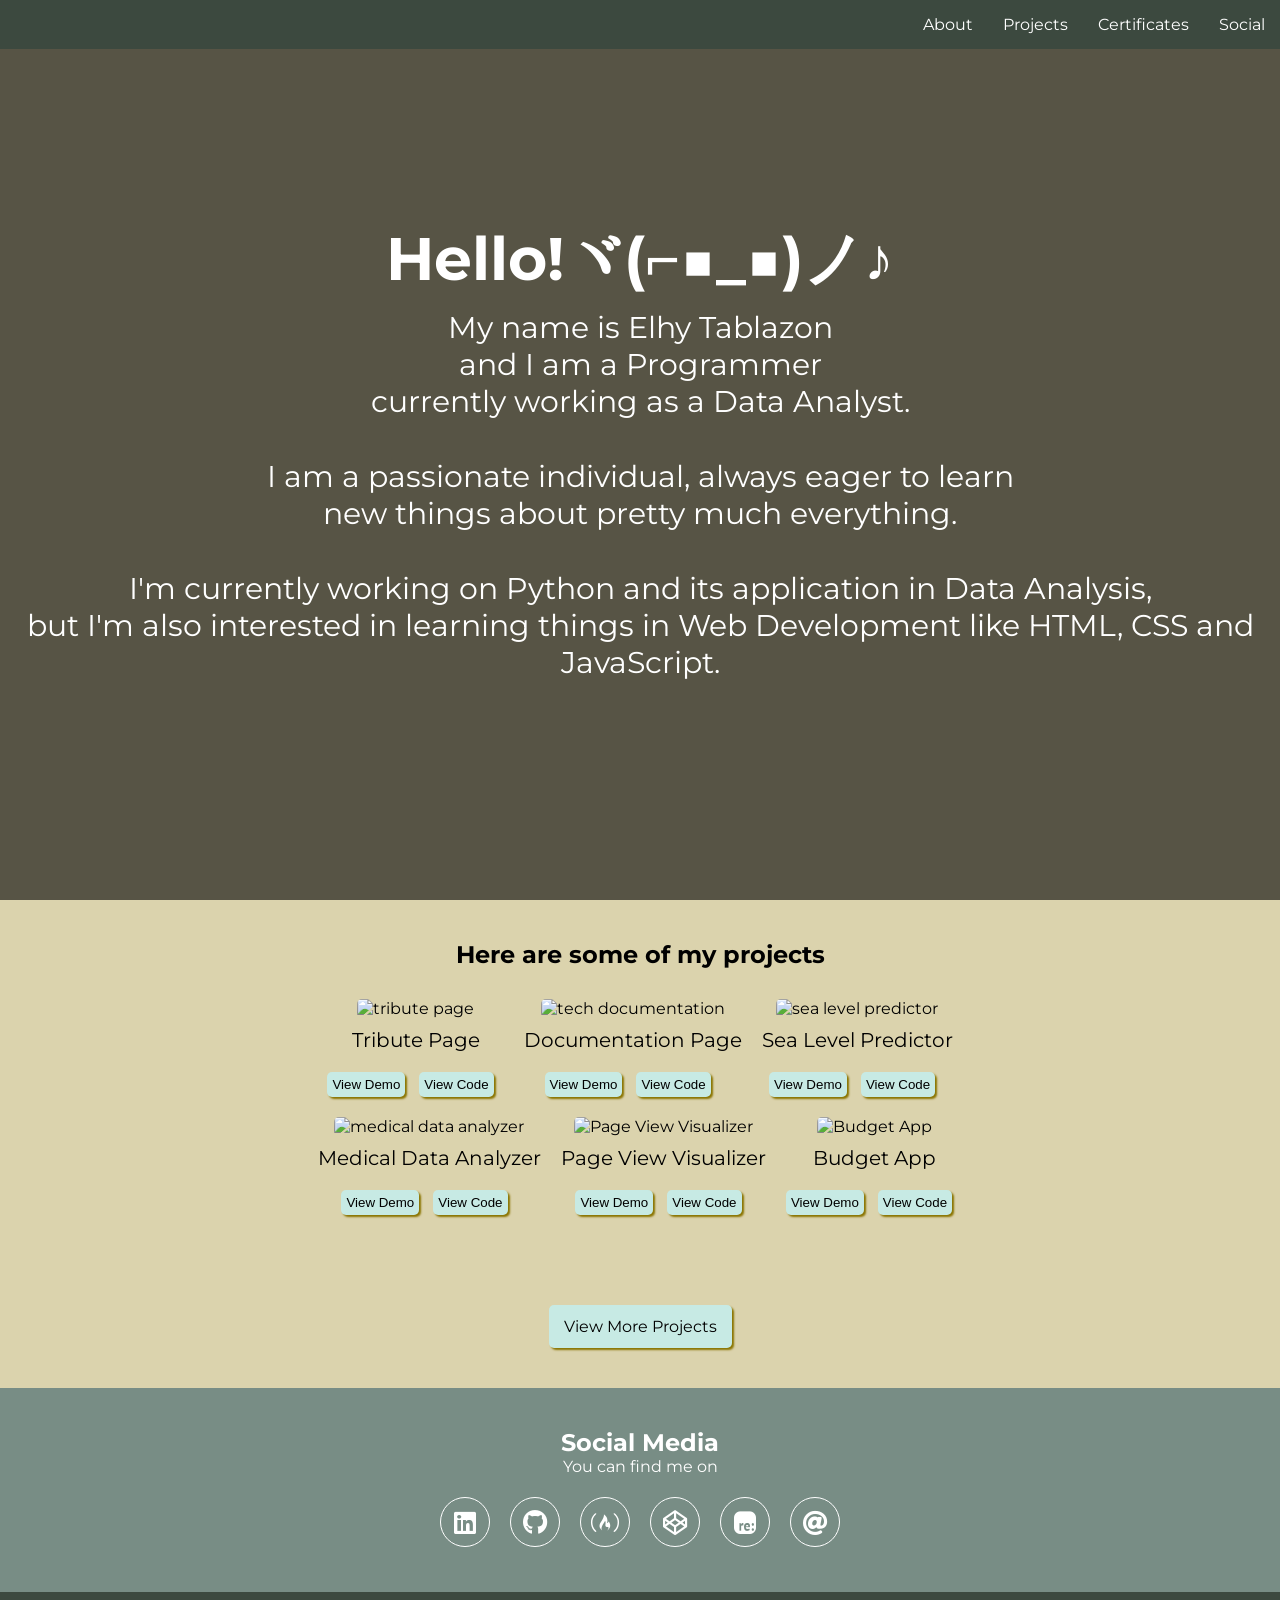
==== index.html @ 48060125 "updated projects" ====
<!DOCTYPE html>

<!-- This is my solution to Build a Personal Portfolio Website in freeCodeCamp's Responsive Web Design.
     You can view the original question and my codepen solution @ https://codepen.io/atelicious/full/ZEpWayd-->

<html>
    <head>
        <title>Atelicious' Personal Webpage</title>
        <link rel="stylesheet" href="styles.css">
        <link rel="stylesheet" href="https://cdnjs.cloudflare.com/ajax/libs/font-awesome/5.15.1/css/all.min.css">
    </head>

    <body>
        <nav id='navbar'>
            <a href="#welcome-section">About</a>
            <a href="#projects">Projects</a>
            <a href="#certificates">Certificates</a>
            <a href="#social">Social</a>
          </nav>
          
          <header id='welcome-section'>
            <h1>Hello!ヾ(⌐■_■)ノ♪</h1>
            <p>My name is Elhy Tablazon</p>
            <p>and I am a Programmer</p>
            <p>currently working as a Data Analyst.</p>
            <br/>
            <br/>
            <p>I am a passionate individual, always eager to learn </p>
            <p>new things about pretty much everything.</p>
            <br/>
            <br/>
            <p>I'm currently working on Python and its application in Data Analysis,</p>
            <p>but I'm also interested in learning things in Web Development like HTML, CSS and JavaScript.</p>
            
          </header>
          
          <section class="projects" id='projects'>
            <h2>Here are some of my projects</h2>
               
          <div class="projects-container">
              <a href='https://codepen.io/atelicious/full/MWjwYbV' target='_blank' class="project-tile">
                <img src="https://github.com/atelicious/projects-under-rwd-fcc/blob/main/Tribute%20Page/tp-thumbnail.png?raw=true" alt="tribute page">
                <p>Tribute Page</p>
                <form>
                <button type="submit" formaction='https://codepen.io/atelicious/full/MWjwYbV' formtarget="_blank" class="btn2">View Demo</button>
                <button type="submit" formaction='https://github.com/atelicious/projects-under-rwd-fcc/blob/main/Tribute%20Page' formtarget="_blank"class="btn2" >View Code</button>
                </form>
              </a>

              <a href='https://codepen.io/atelicious/full/yLaexeJ' target='_blank' class="project-tile">
                <img src="https://github.com/atelicious/projects-under-rwd-fcc/blob/main/Technical%20Documentation%20Page/tdp-thumbnail.png?raw=true" alt="tech documentation">
                <p>Documentation Page</p>
                <form>
                <button type="submit" formaction='https://codepen.io/atelicious/full/yLaexeJ' formtarget="_blank" class="btn2">View Demo</button>
                <button type="submit" formaction='https://github.com/atelicious/projects-under-rwd-fcc/blob/main/Technical%20Documentation%20Page' formtarget="_blank"class="btn2" >View Code</button>
                </form>
              </a>

              <a href='https://nbviewer.jupyter.org/github/atelicious/projects-under-dawp-fcc/blob/main/Sea%20level%20Predictor/Sea%20Level%20Predictor%20(FCC).ipynb' target='_blank' class="project-tile">
                <img src="https://github.com/atelicious/projects-under-dawp-fcc/blob/main/Sea%20level%20Predictor/sea_level_plot.png?raw=true" alt="sea level predictor">
                <p>Sea Level Predictor</p>
                <form>
                <button type="submit" formaction='https://nbviewer.jupyter.org/github/atelicious/projects-under-dawp-fcc/blob/main/Sea%20level%20Predictor/Sea%20Level%20Predictor%20(FCC).ipynb' formtarget="_blank" class="btn2">View Demo</button>
                <button type="submit" formaction='https://github.com/atelicious/projects-under-dawp-fcc/blob/main/Sea%20level%20Predictor' formtarget="_blank"class="btn2" >View Code</button>
                </form>

              <a href='https://nbviewer.jupyter.org/github/atelicious/projects-under-dawp-fcc/blob/main/Medical%20Data%20Visualizer/Medical%20Data%20Visualizer%20(FCC).ipynb' target='_blank' class="project-tile">
                <img src="https://github.com/atelicious/projects-under-dawp-fcc/blob/main/Medical%20Data%20Visualizer/heatmap.png?raw=true" alt="medical data analyzer">
                <p>Medical Data Analyzer</p>
                <form>
                <button type="submit" formaction='https://nbviewer.jupyter.org/github/atelicious/projects-under-dawp-fcc/blob/main/Medical%20Data%20Visualizer/Medical%20Data%20Visualizer%20(FCC).ipynb' formtarget="_blank" class="btn2">View Demo</button>
                <button type="submit" formaction='https://github.com/atelicious/projects-under-dawp-fcc/blob/main/Medical%20Data%20Visualizer' formtarget="_blank"class="btn2" >View Code</button>
                </form>
              </a>

              <a href='https://nbviewer.jupyter.org/github/atelicious/projects-under-dawp-fcc/blob/main/Page%20Time%20View%20Visualizer/Page%20View%20Time%20Series%20Visualizer%20%28FCC%29.ipynb' target='_blank' class="project-tile">
                <img src="https://github.com/atelicious/projects-under-dawp-fcc/blob/main/Page%20Time%20View%20Visualizer/bar_plot.png?raw=true" alt="Page View Visualizer">
                <p>Page View Visualizer</p>
                <form>
                <button type="submit" formaction='https://nbviewer.jupyter.org/github/atelicious/projects-under-dawp-fcc/blob/main/Page%20Time%20View%20Visualizer/Page%20View%20Time%20Series%20Visualizer%20%28FCC%29.ipynb' formtarget="_blank" class="btn2">View Demo</button>
                <button type="submit" formaction='https://github.com/atelicious/projects-under-scwp-fcc/blob/main/Budget%20App' formtarget="_blank" class="btn2" >View Code</button>
                </form>
              </a>
                   
              <a href='https://nbviewer.jupyter.org/github/atelicious/projects-under-scwp-fcc/blob/main/Budget%20App/Budget%20App%20(FCC).ipynb' target='_blank' class="project-tile">
                <img src="https://github.com/atelicious/projects-under-scwp-fcc/blob/main/Budget%20App/bp-thumbnail.png?raw=true" alt="Budget App">
                <p>Budget App</p>
                <form>
                <button type="submit" formaction='https://nbviewer.jupyter.org/github/atelicious/projects-under-scwp-fcc/blob/main/Budget%20App/Budget%20App%20(FCC).ipynb' formtarget="_blank" class="btn2">View Demo</button>
                <button type="submit" formaction=https://github.com/atelicious/projects-under-scwp-fcc/blob/main/Budget%20App' formtarget="_blank"class="btn2" >View Code</button>
                </form>
              </a> 
            </div>
          </section>
               
          <section class='button'>
            <a class='btn' href="https://github.com/atelicious/" target='_blank'>View More Projects</a>
          </section>
          
          <section class="bg-social" id='social'>
            <h2>Social Media</h2>
            <p>You can find me on</p>
            <ul class='social-links'>
              <li><a href="https://www.linkedin.com/in/elhy-tablazon" target='_blank' class="fab fa-linkedin" id='profile-link'></a></li>
              <li><a href="https://github.com/atelicious" target='_blank' class="fab fa-github" id='profile-link'></a></li>
              <li><a href="https://www.freecodecamp.org/atelicious" target='_blank' class="fab fa-free-code-camp" id='profile-link'></a></li>
              <li><a href="https://codepen.io/atelicious" target='_blank' class="fab fa-codepen" id='profile-link'></a></li>
              <li><a href="https://repl.it/@atelicious" target='_blank' class="fab fa-replyd" id='profile-link'></a></li>
              <li><a href="mailto:elhytablazon@yahoo.com.ph" target='_blank' class="fas fa-at" id='profile-link'></a></li>
            </ul>
          </section>
          
          <footer>
            © 2020 Created by @atelicious 
          </footer>
    </body>
</html>
---- styles.css ----
@import url("https://fonts.googleapis.com/css?family=Montserrat&display=swap");

* {
  box-sizing: border-box;
}

body {
  background-color: #dbd3ad;
  font-family: 'Montserrat', sans-serif;
  margin: 0;
}

nav {
  background-color: #3c493f;
  color: #fff;
  display: flex;
  justify-content: flex-end;
  padding: 15px;
  position: fixed;
  top: 0;
  left: 0;
  right: 0;
  z-index: 100;
  
}

nav a{
  text-decoration: none;
  margin-left: 30px;
  color: #fff;
  position: relative;
}

nav a::after{
  content: '';
  border-bottom: 3px solid #fff;
  position: absolute;
  top: 0;
  left: 0;
  transform: translateY(10px);
  transition: transform 0.3s ease;
  opacity: 0;
  height: 100%;
  width: 100%;
}

nav a:hover::after {
  opacity: 1;
  transform: translateY(0);
}

header {
  height: 100vh;
  background-image: url("https://images.unsplash.com/photo-1555099962-4199c345e5dd?ixid=MXwxMjA3fDB8MHxwaG90by1wYWdlfHx8fGVufDB8fHw%3D&ixlib=rb-1.2.1&auto=format&fit=crop&w=1050&q=80");
  background-position: center center;
  color: #fff;
  display: flex;
  align-items: center;
  justify-content: center;
  flex-direction: column;
  text-align: center;
  background-size: cover;
  position: relative;
}

header * {
  position: relative;
  z-index: 1;
}

header h1 {
  font-size: 60px;
  margin-bottom: 8px;
  margin-top: 0;
}

header p {
  font-size: 30px;
  margin: 0;
}

header::after {
  content: '';
  background-color: #000;
  position: absolute;
  top: 0;
  bottom: 0;
  left: 0;
  right: 0;
  opacity: 0.6;
}

section {
  padding: 40px;
  text-align: center;
}

section .button {
  padding: 20px;
}

.btn {
  background-color: #c7eae4;
  color: #000;
  display: inline-block;
  padding: 12px 15px;
  box-shadow: 2px 2px 2px #8a7400;
  border-radius: 5px;
  text-decoration: none;
  transition: transform 0.3s ease;
}

.btn:hover {
  transform: scale(1.05);
  background-color: seagreen;
  color: #fff;
}

.btn:active {
  box-shadow: 0 0 0 #8a7400;
  transform: translate(2px, 2px);
}

.btn2 {
  margin-right: 10px;
  background-color: #c7eae4;
  color: #000;
  display: inline-block;
  border: none;
  border-radius: 5px;
  box-shadow: 2px 2px 2px #8a7400;
  padding: 5px 5px;
  text-decoration: none;
  transition: transform 0.3s ease;
  outline: none;
}

.btn2:hover {
  background-color: seagreen;
  color: #FFF;
  transform: scale(1.05);
  cursor: pointer;
}

.btn2:active {
  box-shadow: 0 0 0 #8a7400;
  transform: translate(2px, 2px);
}

.bg-social {
  background-color: #788d85;
  color: #fff;
}

.social-links {
  display: flex;
  flex-wrap: wrap;
  list-style-type: none;
  justify-content: center;
  padding: 0;
  margin: 0;
}

section h2 {
  margin: 0;
}

section p {
  margin-top: 0;
}

.projects-container {
  display: flex;
  flex-wrap: wrap;
  align-items: center;
  justify-content: center;
  max-width: 810px;
  margin: 20px auto 0;
  
}

.project-tile {
  max-width: 250px;
  margin: 10px;
  color: #000;
  text-decoration: none;
  transition: transform 0.3s ease;
}

.project-tile img {
  max-width: 100%;
  height: 300px;
  border-radius: 5px;
}

.project-tile:hover {
  transform: scale(1.05);
  color: seagreen;
}


.project-tile p {
  font-size: 20px;
  margin-top: 10px;
}

/* Certs */
.certs-container {
  display: flex;
  flex-wrap: wrap;
  align-items: center;
  justify-content: center;
  max-width: 810px;
  margin: 20px auto 0;
  
}

.certs-tile {
  max-width: 250px;
  margin: 10px;
  color: #000;
  text-decoration: none;
  transition: transform 0.3s ease;
}

.certs-tile img {
  max-width: 100%;
  border-radius: 5px;
}

.certs-tile:hover {
  transform: scale(1.05);
  color: seagreen;
}


.certs-tile p {
  font-size: 20px;
  margin-top: 10px;
}



/* Social */
.social-links a {
  border-radius: 50%;
  border: 1px solid #fff;
  color: #fff;
  font-size: 25px;
  margin: 5px 10px;
  width: 50px;
  height: 50px;
  display: inline-flex;
  align-items: center;
  justify-content: center;
  text-decoration: none;
  transition: transform 0.3s ease;
}

.social-links a:hover {
  transform: scale(1.05);
  color: seagreen;
}

footer {
  background-color: #3c493f;
  color: #fff;
  padding: 10px;
  text-align: center;
}

@media(max-width: 520px) {
  section {
    padding: 20px
  }
  
  header h1 {
    font-size: 35px;
  }
  
  header p {
    font-size: 20px;
  }
}
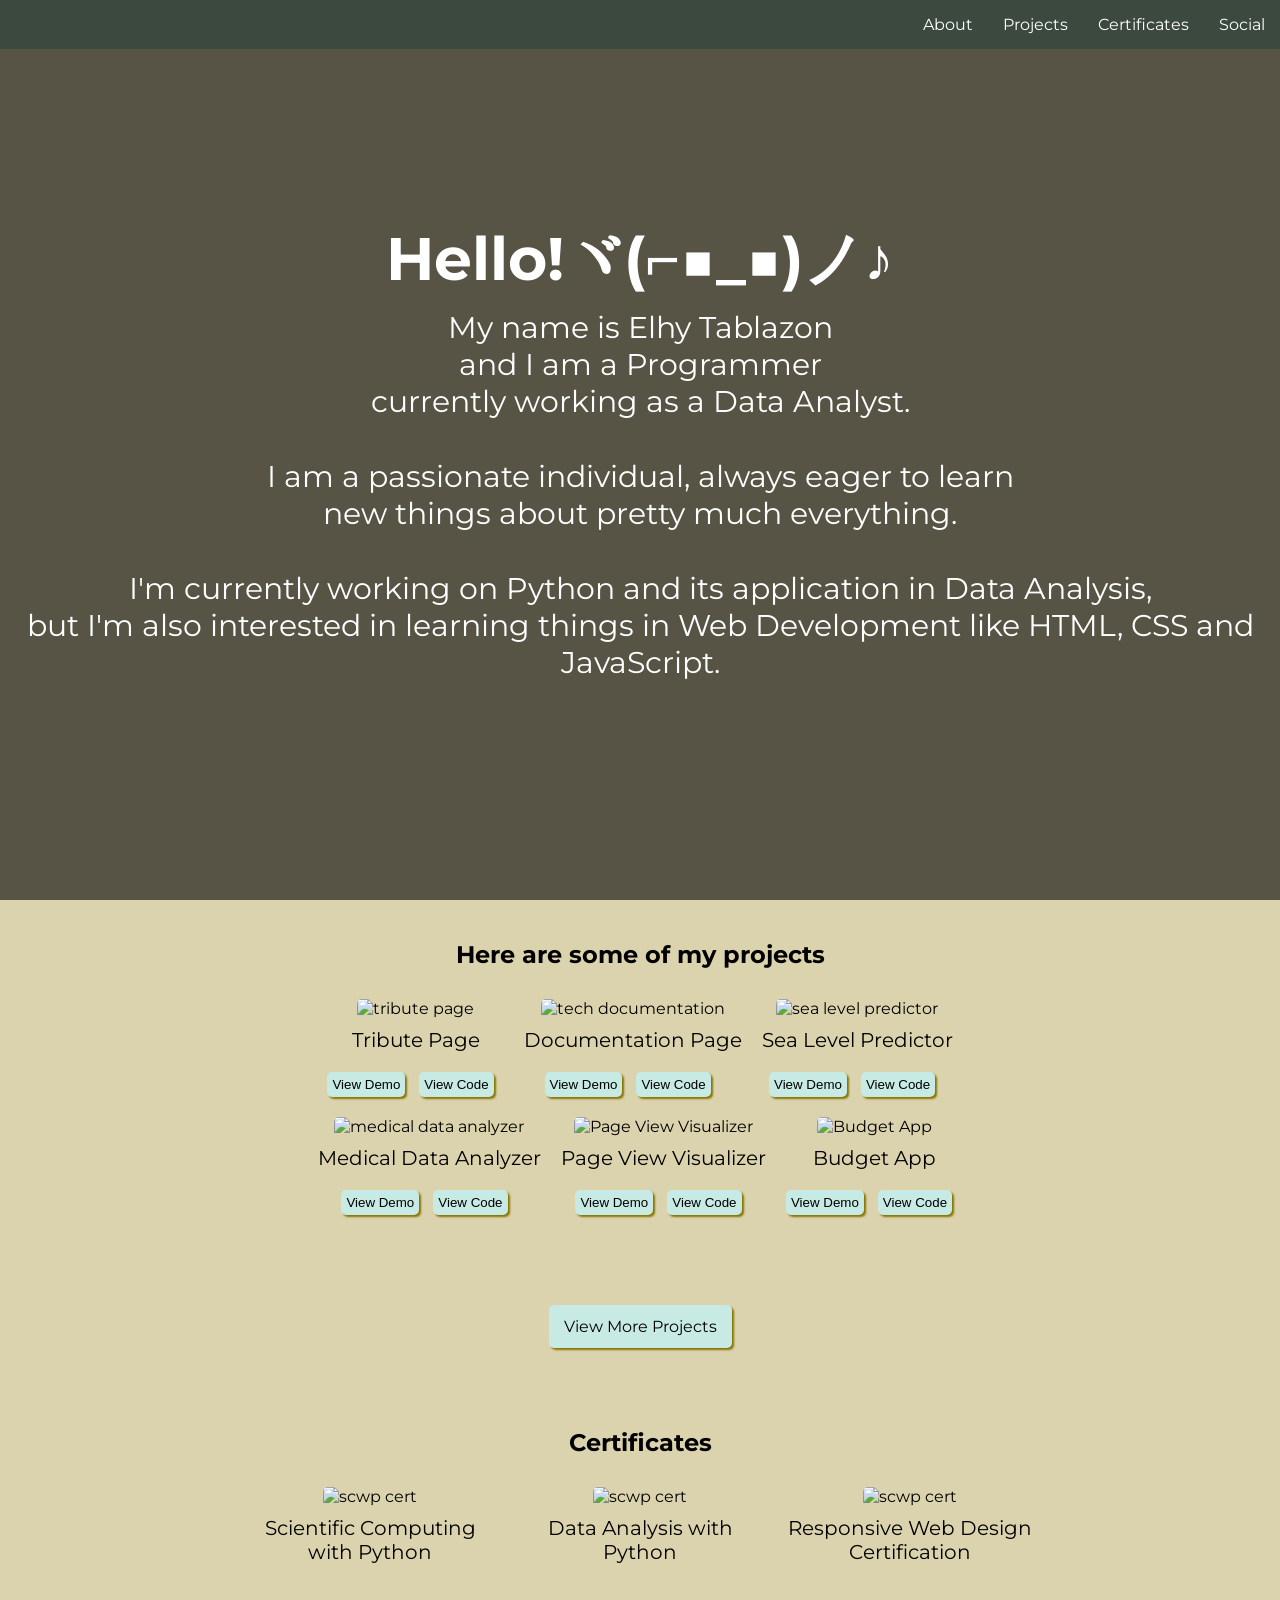
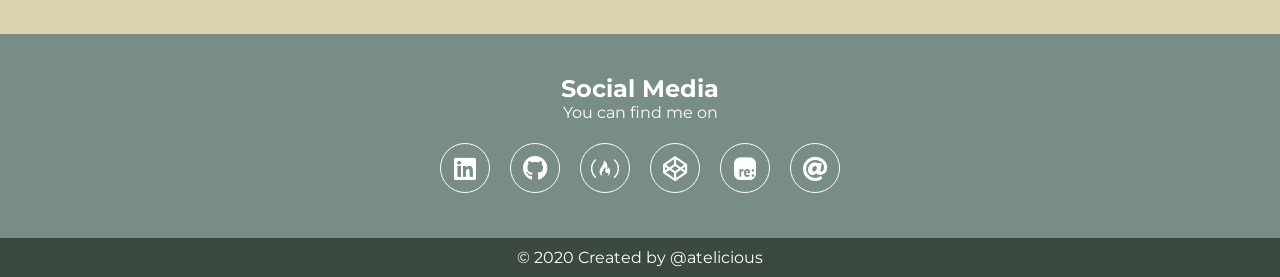
==== commit 0577bd6e: "restored certificates" ====
--- a/index.html
+++ b/index.html
@@ -96,7 +96,30 @@
           <section class='button'>
             <a class='btn' href="https://github.com/atelicious/" target='_blank'>View More Projects</a>
           </section>
-          
+                                                                                
+          <section class="projects" id='certificates'>
+            <h2>Certificates</h2>
+            <div class="certs-container">
+              <a href="https://freecodecamp.org/certification/atelicious/scientific-computing-with-python-v7" target='_blank' class="certs-tile">
+                <img src="https://github.com/atelicious/sample/blob/main/SCWP.png?raw=true" alt="scwp cert">
+                  <p>Scientific Computing with Python</p>
+                </img>
+              </a>
+
+              <a href="https://freecodecamp.org/certification/atelicious/data-analysis-with-python-v7" target='_blank' class="certs-tile">
+                <img src="https://github.com/atelicious/sample/blob/main/DAWP.png?raw=true" alt="scwp cert">
+                  <p>Data Analysis with Python</p>
+                </img>
+              </a>                                                           
+                                                                                
+               <a href="https://freecodecamp.org/certification/atelicious/responsive-web-design" target='_blank' class="certs-tile">
+                  <img src="https://github.com/atelicious/sample/blob/main/RWD.png?raw=true" alt="scwp cert">
+                    <p>Responsive Web Design Certification</p>
+                </img>
+              </a>
+           </div>
+          </section>                                                                          
+                                                                                
           <section class="bg-social" id='social'>
             <h2>Social Media</h2>
             <p>You can find me on</p>
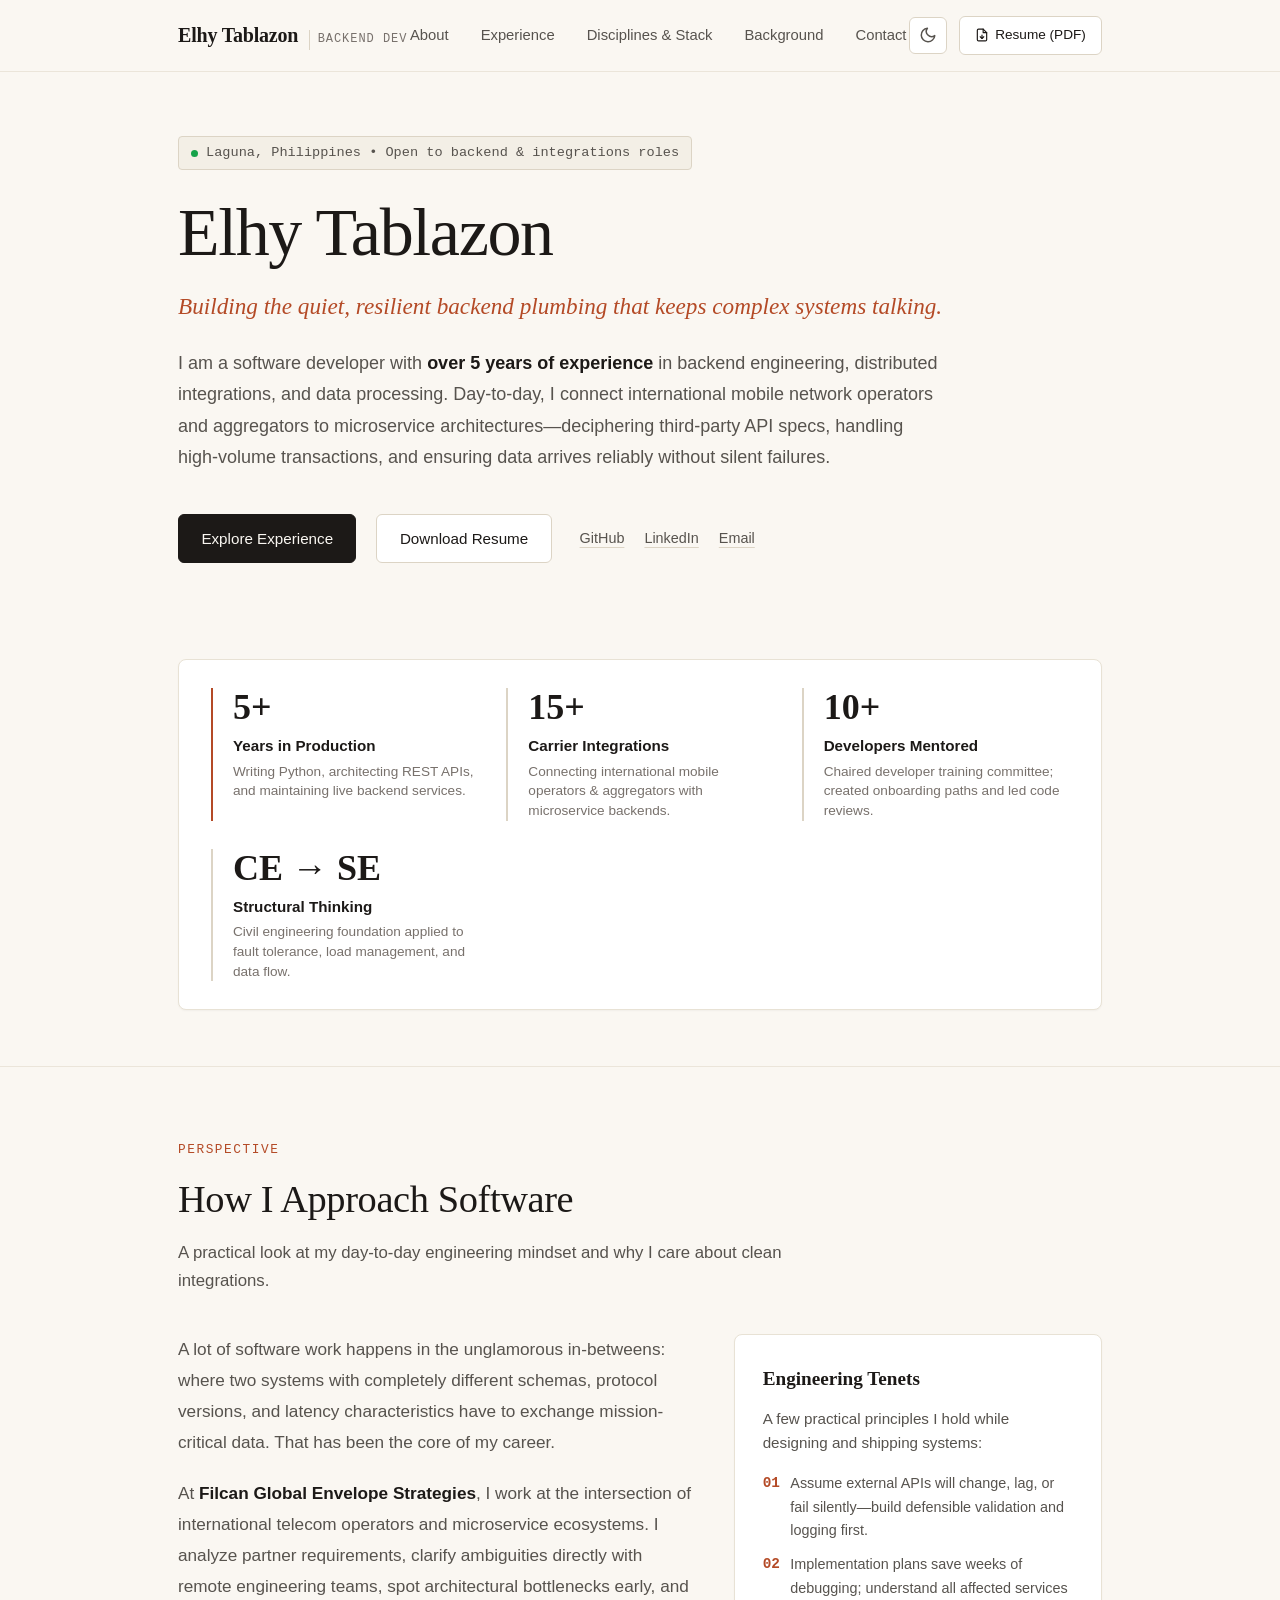
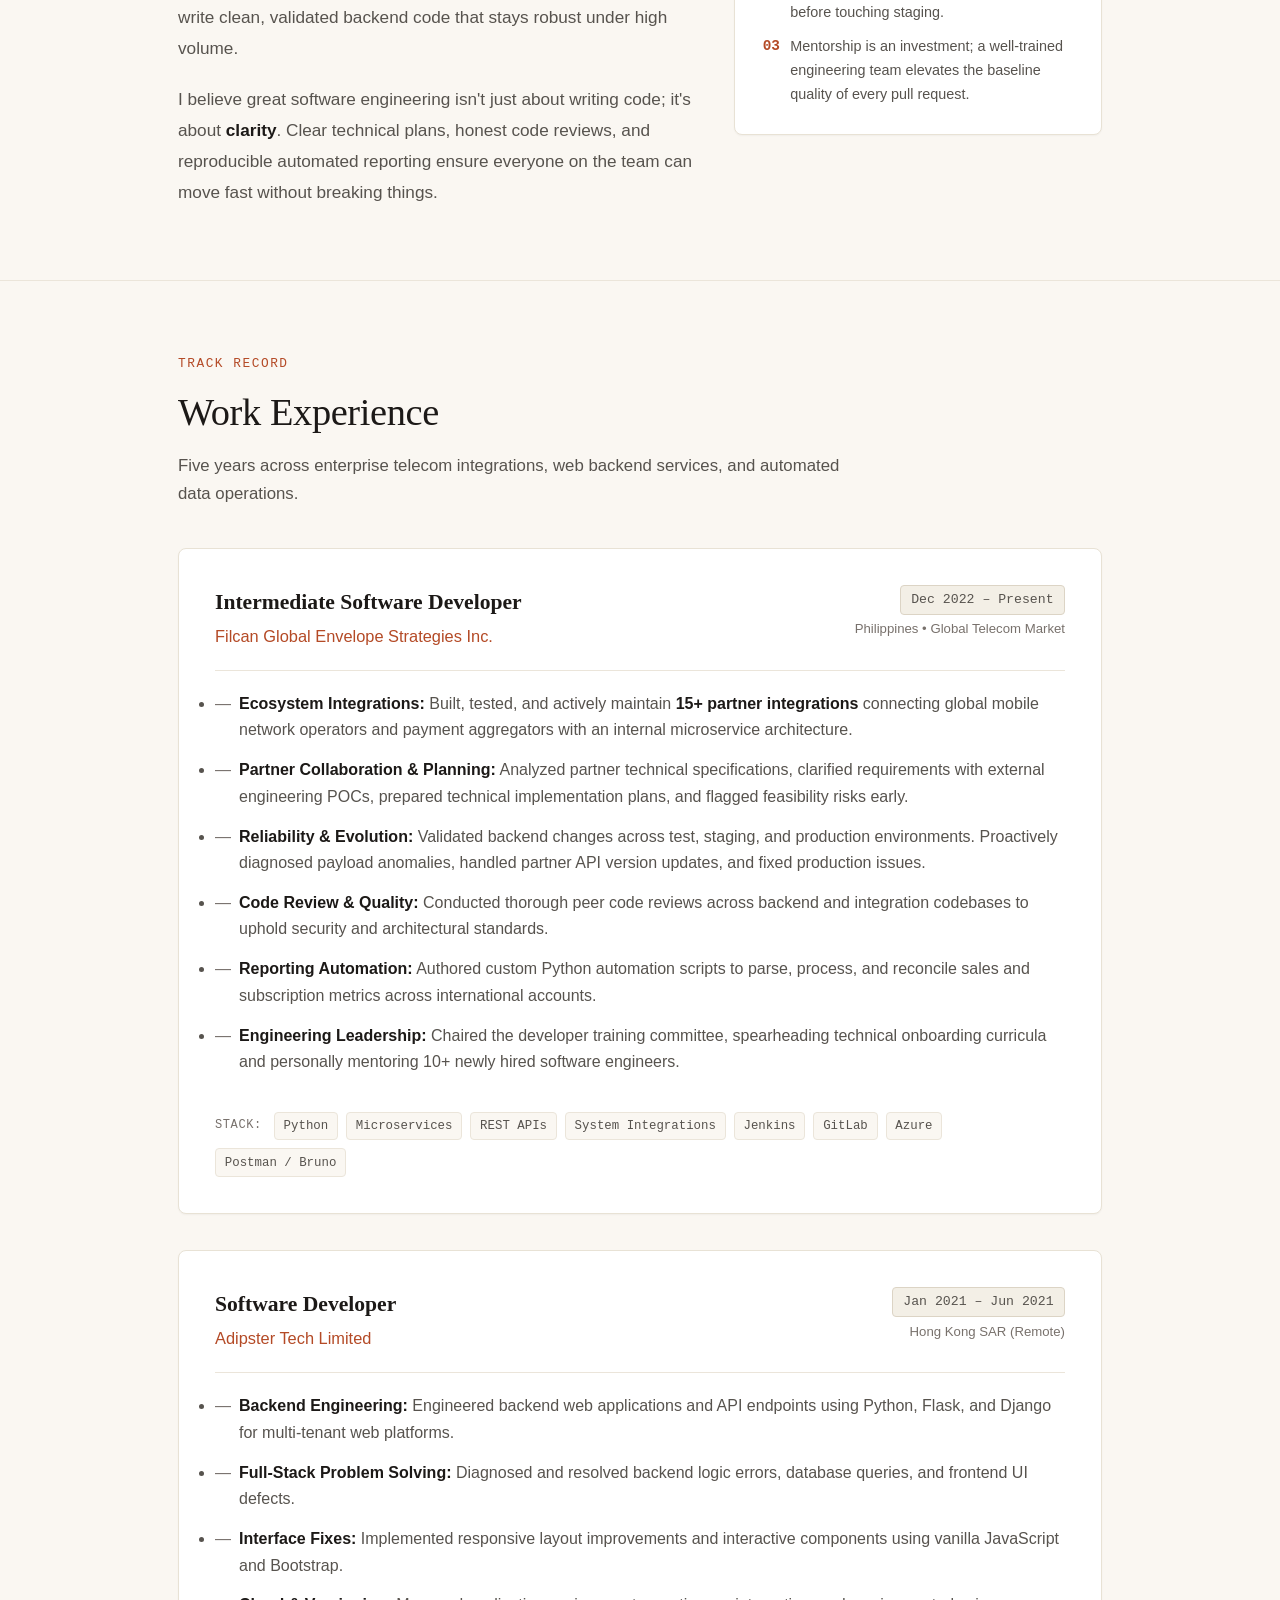
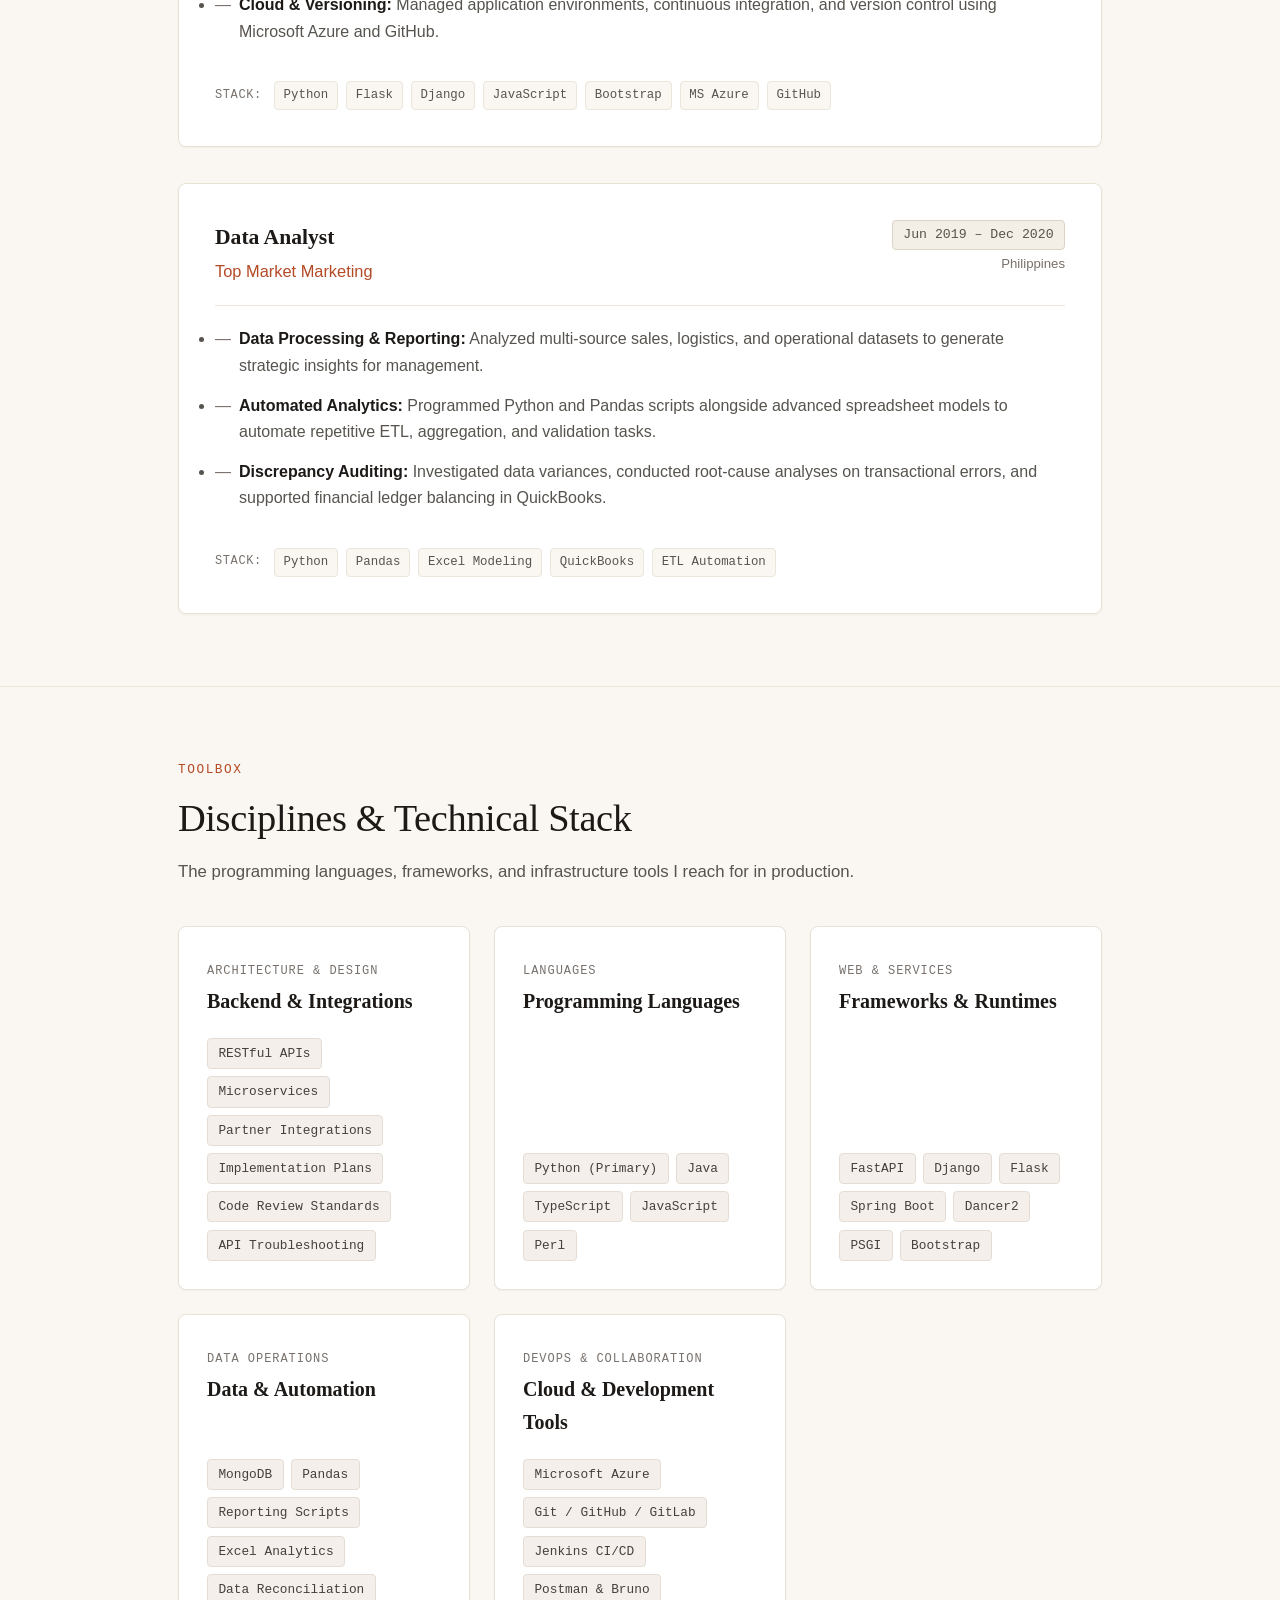
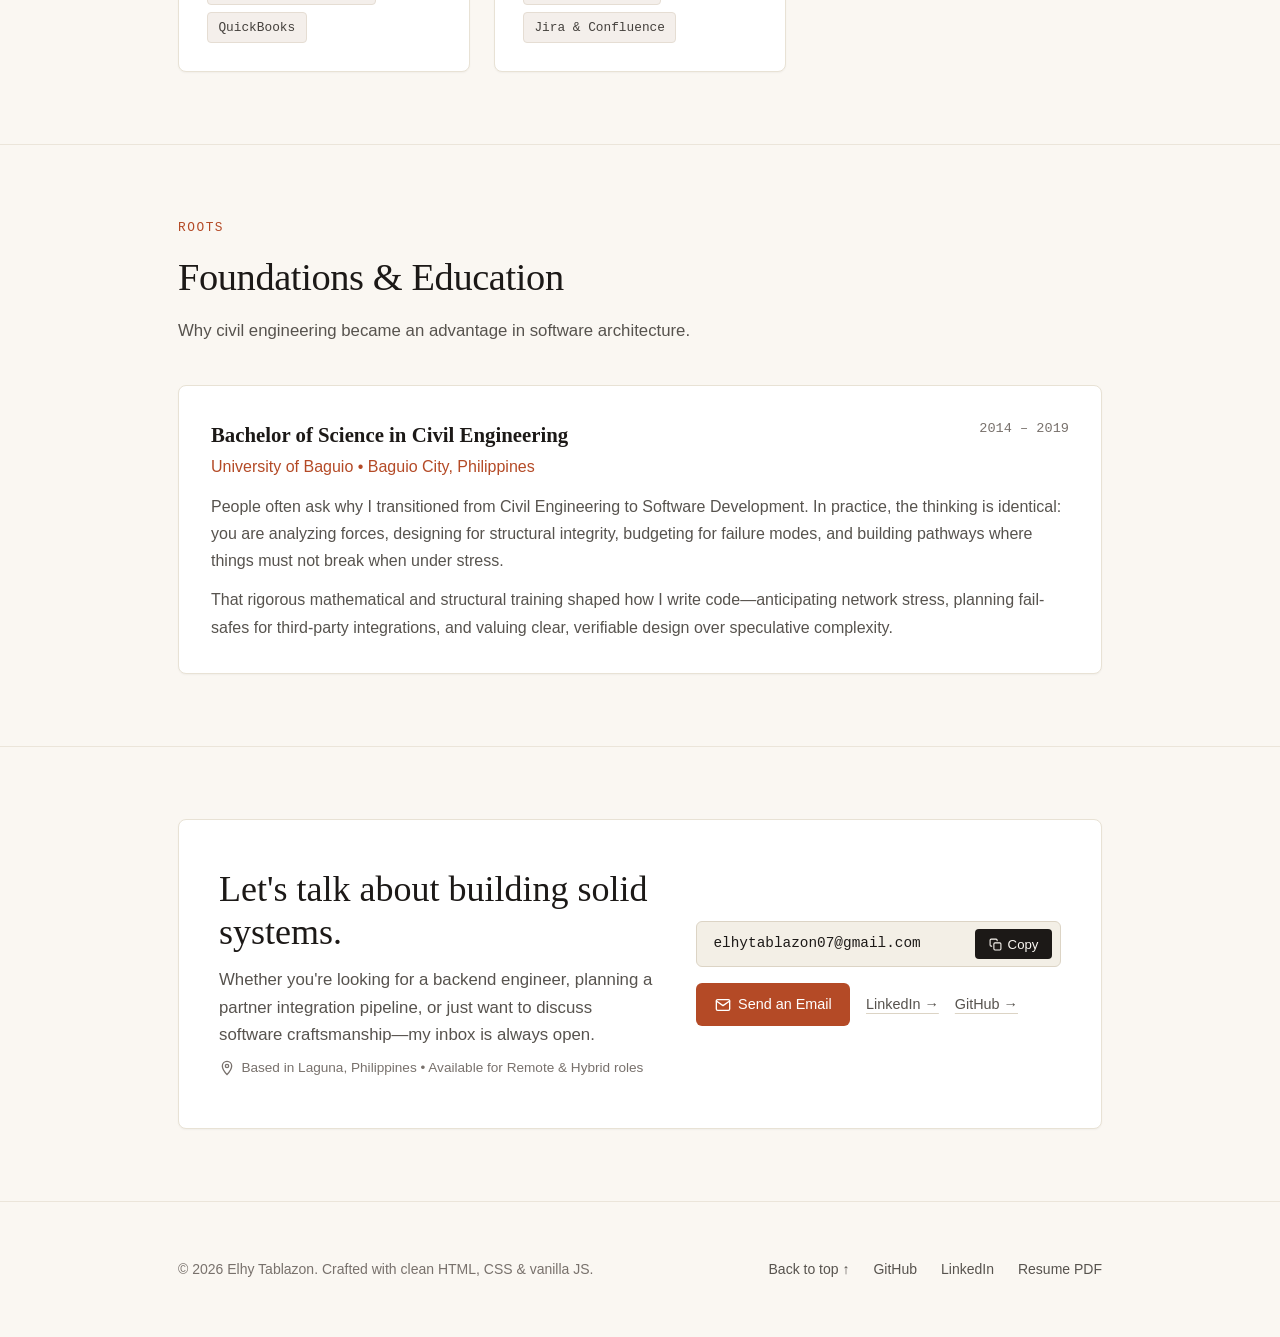
==== commit e936e0b8: "Revamp portfolio with warm editorial palette, human narrative, and refined typography" ====
--- a/index.html
+++ b/index.html
@@ -1,140 +1,538 @@
-<!DOCTYPE html>
-
-<!-- This is my solution to Build a Personal Portfolio Website in freeCodeCamp's Responsive Web Design.
-     You can view the original question and my codepen solution @ https://codepen.io/atelicious/full/ZEpWayd-->
-
-<html>
-    <head>
-        <title>Atelicious' Personal Webpage</title>
-        <link rel="stylesheet" href="styles.css">
-        <link rel="stylesheet" href="https://cdnjs.cloudflare.com/ajax/libs/font-awesome/5.15.1/css/all.min.css">
-    </head>
-
-    <body>
-        <nav id='navbar'>
-            <a href="#welcome-section">About</a>
-            <a href="#projects">Projects</a>
-            <a href="#certificates">Certificates</a>
-            <a href="#social">Social</a>
-          </nav>
-          
-          <header id='welcome-section'>
-            <h1>Hello!ヾ(⌐■_■)ノ♪</h1>
-            <p>My name is Elhy Tablazon</p>
-            <p>and I am a Programmer</p>
-            <p>currently working as a Data Analyst.</p>
-            <br/>
-            <br/>
-            <p>I am a passionate individual, always eager to learn </p>
-            <p>new things about pretty much everything.</p>
-            <br/>
-            <br/>
-            <p>I'm currently working on Python and its application in Data Analysis,</p>
-            <p>but I'm also interested in learning things in Web Development like HTML, CSS and JavaScript.</p>
-            
-          </header>
-          
-          <section class="projects" id='projects'>
-            <h2>Here are some of my projects</h2>
-               
-          <div class="projects-container">
-              <a href='https://codepen.io/atelicious/full/MWjwYbV' target='_blank' class="project-tile">
-                <img src="https://github.com/atelicious/projects-under-rwd-fcc/blob/main/Tribute%20Page/tp-thumbnail.png?raw=true" alt="tribute page">
-                <p>Tribute Page</p>
-                <form>
-                <button type="submit" formaction='https://codepen.io/atelicious/full/MWjwYbV' formtarget="_blank" class="btn2">View Demo</button>
-                <button type="submit" formaction='https://github.com/atelicious/projects-under-rwd-fcc/blob/main/Tribute%20Page' formtarget="_blank"class="btn2" >View Code</button>
-                </form>
-              </a>
-
-              <a href='https://codepen.io/atelicious/full/yLaexeJ' target='_blank' class="project-tile">
-                <img src="https://github.com/atelicious/projects-under-rwd-fcc/blob/main/Technical%20Documentation%20Page/tdp-thumbnail.png?raw=true" alt="tech documentation">
-                <p>Documentation Page</p>
-                <form>
-                <button type="submit" formaction='https://codepen.io/atelicious/full/yLaexeJ' formtarget="_blank" class="btn2">View Demo</button>
-                <button type="submit" formaction='https://github.com/atelicious/projects-under-rwd-fcc/blob/main/Technical%20Documentation%20Page' formtarget="_blank"class="btn2" >View Code</button>
-                </form>
-              </a>
-
-              <a href='https://nbviewer.jupyter.org/github/atelicious/projects-under-dawp-fcc/blob/main/Sea%20level%20Predictor/Sea%20Level%20Predictor%20(FCC).ipynb' target='_blank' class="project-tile">
-                <img src="https://github.com/atelicious/projects-under-dawp-fcc/blob/main/Sea%20level%20Predictor/sea_level_plot.png?raw=true" alt="sea level predictor">
-                <p>Sea Level Predictor</p>
-                <form>
-                <button type="submit" formaction='https://nbviewer.jupyter.org/github/atelicious/projects-under-dawp-fcc/blob/main/Sea%20level%20Predictor/Sea%20Level%20Predictor%20(FCC).ipynb' formtarget="_blank" class="btn2">View Demo</button>
-                <button type="submit" formaction='https://github.com/atelicious/projects-under-dawp-fcc/blob/main/Sea%20level%20Predictor' formtarget="_blank"class="btn2" >View Code</button>
-                </form>
-
-              <a href='https://nbviewer.jupyter.org/github/atelicious/projects-under-dawp-fcc/blob/main/Medical%20Data%20Visualizer/Medical%20Data%20Visualizer%20(FCC).ipynb' target='_blank' class="project-tile">
-                <img src="https://github.com/atelicious/projects-under-dawp-fcc/blob/main/Medical%20Data%20Visualizer/heatmap.png?raw=true" alt="medical data analyzer">
-                <p>Medical Data Analyzer</p>
-                <form>
-                <button type="submit" formaction='https://nbviewer.jupyter.org/github/atelicious/projects-under-dawp-fcc/blob/main/Medical%20Data%20Visualizer/Medical%20Data%20Visualizer%20(FCC).ipynb' formtarget="_blank" class="btn2">View Demo</button>
-                <button type="submit" formaction='https://github.com/atelicious/projects-under-dawp-fcc/blob/main/Medical%20Data%20Visualizer' formtarget="_blank"class="btn2" >View Code</button>
-                </form>
-              </a>
-
-              <a href='https://nbviewer.jupyter.org/github/atelicious/projects-under-dawp-fcc/blob/main/Page%20Time%20View%20Visualizer/Page%20View%20Time%20Series%20Visualizer%20%28FCC%29.ipynb' target='_blank' class="project-tile">
-                <img src="https://github.com/atelicious/projects-under-dawp-fcc/blob/main/Page%20Time%20View%20Visualizer/bar_plot.png?raw=true" alt="Page View Visualizer">
-                <p>Page View Visualizer</p>
-                <form>
-                <button type="submit" formaction='https://nbviewer.jupyter.org/github/atelicious/projects-under-dawp-fcc/blob/main/Page%20Time%20View%20Visualizer/Page%20View%20Time%20Series%20Visualizer%20%28FCC%29.ipynb' formtarget="_blank" class="btn2">View Demo</button>
-                <button type="submit" formaction='https://github.com/atelicious/projects-under-scwp-fcc/blob/main/Budget%20App' formtarget="_blank" class="btn2" >View Code</button>
-                </form>
-              </a>
-                   
-              <a href='https://nbviewer.jupyter.org/github/atelicious/projects-under-scwp-fcc/blob/main/Budget%20App/Budget%20App%20(FCC).ipynb' target='_blank' class="project-tile">
-                <img src="https://github.com/atelicious/projects-under-scwp-fcc/blob/main/Budget%20App/bp-thumbnail.png?raw=true" alt="Budget App">
-                <p>Budget App</p>
-                <form>
-                <button type="submit" formaction='https://nbviewer.jupyter.org/github/atelicious/projects-under-scwp-fcc/blob/main/Budget%20App/Budget%20App%20(FCC).ipynb' formtarget="_blank" class="btn2">View Demo</button>
-                <button type="submit" formaction=https://github.com/atelicious/projects-under-scwp-fcc/blob/main/Budget%20App' formtarget="_blank"class="btn2" >View Code</button>
-                </form>
-              </a> 
-            </div>
-          </section>
-               
-          <section class='button'>
-            <a class='btn' href="https://github.com/atelicious/" target='_blank'>View More Projects</a>
-          </section>
-                                                                                
-          <section class="projects" id='certificates'>
-            <h2>Certificates</h2>
-            <div class="certs-container">
-              <a href="https://freecodecamp.org/certification/atelicious/scientific-computing-with-python-v7" target='_blank' class="certs-tile">
-                <img src="https://github.com/atelicious/sample/blob/main/SCWP.png?raw=true" alt="scwp cert">
-                  <p>Scientific Computing with Python</p>
-                </img>
-              </a>
-
-              <a href="https://freecodecamp.org/certification/atelicious/data-analysis-with-python-v7" target='_blank' class="certs-tile">
-                <img src="https://github.com/atelicious/sample/blob/main/DAWP.png?raw=true" alt="scwp cert">
-                  <p>Data Analysis with Python</p>
-                </img>
-              </a>                                                           
-                                                                                
-               <a href="https://freecodecamp.org/certification/atelicious/responsive-web-design" target='_blank' class="certs-tile">
-                  <img src="https://github.com/atelicious/sample/blob/main/RWD.png?raw=true" alt="scwp cert">
-                    <p>Responsive Web Design Certification</p>
-                </img>
-              </a>
-           </div>
-          </section>                                                                          
-                                                                                
-          <section class="bg-social" id='social'>
-            <h2>Social Media</h2>
-            <p>You can find me on</p>
-            <ul class='social-links'>
-              <li><a href="https://www.linkedin.com/in/elhy-tablazon" target='_blank' class="fab fa-linkedin" id='profile-link'></a></li>
-              <li><a href="https://github.com/atelicious" target='_blank' class="fab fa-github" id='profile-link'></a></li>
-              <li><a href="https://www.freecodecamp.org/atelicious" target='_blank' class="fab fa-free-code-camp" id='profile-link'></a></li>
-              <li><a href="https://codepen.io/atelicious" target='_blank' class="fab fa-codepen" id='profile-link'></a></li>
-              <li><a href="https://repl.it/@atelicious" target='_blank' class="fab fa-replyd" id='profile-link'></a></li>
-              <li><a href="mailto:elhytablazon@yahoo.com.ph" target='_blank' class="fas fa-at" id='profile-link'></a></li>
-            </ul>
-          </section>
-          
-          <footer>
-            © 2020 Created by @atelicious 
-          </footer>
-    </body>
-</html>     
+<!DOCTYPE html>
+<html lang="en" data-theme="light">
+<head>
+  <meta charset="UTF-8">
+  <meta name="viewport" content="width=device-width, initial-scale=1.0">
+  <title>Elhy Tablazon — Software Developer</title>
+  <meta name="description" content="Personal portfolio of Elhy Tablazon. 5+ years of software development experience specializing in backend systems, microservices, telecom integrations, and data pipelines.">
+  <meta name="author" content="Elhy Tablazon">
+
+  <!-- OpenGraph Metadata -->
+  <meta property="og:title" content="Elhy Tablazon — Software Developer">
+  <meta property="og:description" content="Backend systems, microservice architectures, and telecom integrations with 5+ years of production experience.">
+  <meta property="og:type" content="website">
+  <meta property="og:url" content="https://atelicious.github.io/">
+
+  <link rel="stylesheet" href="./styles.css">
+</head>
+<body>
+
+  <!-- ==========================================
+       Header & Navigation
+       ========================================== -->
+  <header class="header-nav">
+    <div class="container nav-inner">
+      <a href="#intro" class="nav-brand" aria-label="Elhy Tablazon">
+        <span>Elhy Tablazon</span>
+        <span class="role-stamp">Backend Dev</span>
+      </a>
+
+      <nav class="nav-menu" id="nav-menu">
+        <a href="#about">About</a>
+        <a href="#experience">Experience</a>
+        <a href="#skills">Disciplines &amp; Stack</a>
+        <a href="#background">Background</a>
+        <a href="#contact">Contact</a>
+      </nav>
+
+      <div class="nav-controls">
+        <button class="theme-button" id="theme-toggle" type="button" aria-label="Toggle visual theme">
+          <!-- Populated by script.js -->
+          <svg viewBox="0 0 24 24" width="18" height="18" fill="none" stroke="currentColor" stroke-width="2" stroke-linecap="round" stroke-linejoin="round">
+            <path d="M21 12.79A9 9 0 1 1 11.21 3 7 7 0 0 0 21 12.79z"></path>
+          </svg>
+        </button>
+
+        <a href="./assets/Elhy_Tablazon_Resume.pdf" target="_blank" download="Elhy_Tablazon_Resume.pdf" class="resume-pill">
+          <svg viewBox="0 0 24 24" width="14" height="14" fill="none" stroke="currentColor" stroke-width="2" stroke-linecap="round" stroke-linejoin="round">
+            <path d="M14 2H6a2 2 0 0 0-2 2v16a2 2 0 0 0 2 2h12a2 2 0 0 0 2-2V8z"></path>
+            <polyline points="14 2 14 8 20 8"></polyline>
+            <line x1="12" y1="18" x2="12" y2="12"></line>
+            <polyline points="9 15 12 18 15 15"></polyline>
+          </svg>
+          Resume (PDF)
+        </a>
+
+        <button class="mobile-toggle" id="mobile-menu-toggle" type="button" aria-label="Open menu" aria-expanded="false">
+          <svg viewBox="0 0 24 24" width="22" height="22" fill="none" stroke="currentColor" stroke-width="2" stroke-linecap="round" stroke-linejoin="round">
+            <line x1="3" y1="12" x2="21" y2="12"></line>
+            <line x1="3" y1="6" x2="21" y2="6"></line>
+            <line x1="3" y1="18" x2="21" y2="18"></line>
+          </svg>
+        </button>
+      </div>
+    </div>
+  </header>
+
+  <main>
+    <!-- ==========================================
+         Hero / Introduction Section
+         ========================================== -->
+    <section class="hero" id="intro">
+      <div class="container">
+        <div class="hero-meta-row">
+          <div class="current-status">
+            <span class="status-indicator"></span>
+            Laguna, Philippines • Open to backend &amp; integrations roles
+          </div>
+        </div>
+
+        <h1 class="hero-name">Elhy Tablazon</h1>
+
+        <div class="hero-headline">
+          Building the quiet, resilient backend plumbing that keeps complex systems talking.
+        </div>
+
+        <p class="hero-story">
+          I am a software developer with <strong>over 5 years of experience</strong> in backend engineering, distributed integrations, and data processing. Day-to-day, I connect international mobile network operators and aggregators to microservice architectures—deciphering third-party API specs, handling high-volume transactions, and ensuring data arrives reliably without silent failures.
+        </p>
+
+        <div class="hero-actions">
+          <a href="#experience" class="btn-editorial primary">
+            Explore Experience
+          </a>
+
+          <a href="./assets/Elhy_Tablazon_Resume.pdf" target="_blank" download="Elhy_Tablazon_Resume.pdf" class="btn-editorial secondary">
+            Download Resume
+          </a>
+
+          <div class="hero-social-list">
+            <a href="https://github.com/atelicious" target="_blank" rel="noopener noreferrer">GitHub</a>
+            <a href="https://www.linkedin.com/in/elhy-tablazon" target="_blank" rel="noopener noreferrer">LinkedIn</a>
+            <a href="mailto:elhytablazon07@gmail.com">Email</a>
+          </div>
+        </div>
+      </div>
+    </section>
+
+    <!-- ==========================================
+         Field Notes / Highlights
+         ========================================== -->
+    <section class="container">
+      <div class="field-notes">
+        <div class="notes-grid">
+          <div class="note-item accent-border">
+            <div class="note-figure">5+</div>
+            <div class="note-label">Years in Production</div>
+            <div class="note-context">Writing Python, architecting REST APIs, and maintaining live backend services.</div>
+          </div>
+
+          <div class="note-item">
+            <div class="note-figure">15+</div>
+            <div class="note-label">Carrier Integrations</div>
+            <div class="note-context">Connecting international mobile operators &amp; aggregators with microservice backends.</div>
+          </div>
+
+          <div class="note-item">
+            <div class="note-figure">10+</div>
+            <div class="note-label">Developers Mentored</div>
+            <div class="note-context">Chaired developer training committee; created onboarding paths and led code reviews.</div>
+          </div>
+
+          <div class="note-item">
+            <div class="note-figure">CE &rarr; SE</div>
+            <div class="note-label">Structural Thinking</div>
+            <div class="note-context">Civil engineering foundation applied to fault tolerance, load management, and data flow.</div>
+          </div>
+        </div>
+      </div>
+    </section>
+
+    <!-- ==========================================
+         About & Philosophy Section
+         ========================================== -->
+    <section class="section" id="about">
+      <div class="container">
+        <div class="section-head">
+          <span class="section-eyebrow">Perspective</span>
+          <h2 class="section-heading">How I Approach Software</h2>
+          <p class="section-annotation">
+            A practical look at my day-to-day engineering mindset and why I care about clean integrations.
+          </p>
+        </div>
+
+        <div class="philosophy-grid">
+          <div class="philosophy-text">
+            <p>
+              A lot of software work happens in the unglamorous in-betweens: where two systems with completely different schemas, protocol versions, and latency characteristics have to exchange mission-critical data. That has been the core of my career.
+            </p>
+            <p>
+              At <strong>Filcan Global Envelope Strategies</strong>, I work at the intersection of international telecom operators and microservice ecosystems. I analyze partner requirements, clarify ambiguities directly with remote engineering teams, spot architectural bottlenecks early, and write clean, validated backend code that stays robust under high volume.
+            </p>
+            <p>
+              I believe great software engineering isn't just about writing code; it's about <strong>clarity</strong>. Clear technical plans, honest code reviews, and reproducible automated reporting ensure everyone on the team can move fast without breaking things.
+            </p>
+          </div>
+
+          <div class="callout-box">
+            <h4>Engineering Tenets</h4>
+            <p>A few practical principles I hold while designing and shipping systems:</p>
+            <div class="callout-principles">
+              <div class="principle-item">
+                <span class="principle-bullet">01</span>
+                <span>Assume external APIs will change, lag, or fail silently—build defensible validation and logging first.</span>
+              </div>
+              <div class="principle-item">
+                <span class="principle-bullet">02</span>
+                <span>Implementation plans save weeks of debugging; understand all affected services before touching staging.</span>
+              </div>
+              <div class="principle-item">
+                <span class="principle-bullet">03</span>
+                <span>Mentorship is an investment; a well-trained engineering team elevates the baseline quality of every pull request.</span>
+              </div>
+            </div>
+          </div>
+        </div>
+      </div>
+    </section>
+
+    <!-- ==========================================
+         Work Experience Section
+         ========================================== -->
+    <section class="section" id="experience">
+      <div class="container">
+        <div class="section-head">
+          <span class="section-eyebrow">Track Record</span>
+          <h2 class="section-heading">Work Experience</h2>
+          <p class="section-annotation">
+            Five years across enterprise telecom integrations, web backend services, and automated data operations.
+          </p>
+        </div>
+
+        <div class="experience-log">
+          <!-- Job 1: Filcan Global -->
+          <article class="log-entry">
+            <div class="log-header">
+              <div>
+                <h3 class="role-title">Intermediate Software Developer</h3>
+                <div class="company-name">Filcan Global Envelope Strategies Inc.</div>
+              </div>
+              <div class="log-meta">
+                <span class="tenure-stamp">Dec 2022 – Present</span>
+                <span class="location-stamp">Philippines • Global Telecom Market</span>
+              </div>
+            </div>
+
+            <ul class="log-body">
+              <li>
+                <strong>Ecosystem Integrations:</strong> Built, tested, and actively maintain <strong>15+ partner integrations</strong> connecting global mobile network operators and payment aggregators with an internal microservice architecture.
+              </li>
+              <li>
+                <strong>Partner Collaboration &amp; Planning:</strong> Analyzed partner technical specifications, clarified requirements with external engineering POCs, prepared technical implementation plans, and flagged feasibility risks early.
+              </li>
+              <li>
+                <strong>Reliability &amp; Evolution:</strong> Validated backend changes across test, staging, and production environments. Proactively diagnosed payload anomalies, handled partner API version updates, and fixed production issues.
+              </li>
+              <li>
+                <strong>Code Review &amp; Quality:</strong> Conducted thorough peer code reviews across backend and integration codebases to uphold security and architectural standards.
+              </li>
+              <li>
+                <strong>Reporting Automation:</strong> Authored custom Python automation scripts to parse, process, and reconcile sales and subscription metrics across international accounts.
+              </li>
+              <li>
+                <strong>Engineering Leadership:</strong> Chaired the developer training committee, spearheading technical onboarding curricula and personally mentoring 10+ newly hired software engineers.
+              </li>
+            </ul>
+
+            <div class="log-stack">
+              <span class="stack-label">Stack:</span>
+              <span class="stack-item">Python</span>
+              <span class="stack-item">Microservices</span>
+              <span class="stack-item">REST APIs</span>
+              <span class="stack-item">System Integrations</span>
+              <span class="stack-item">Jenkins</span>
+              <span class="stack-item">GitLab</span>
+              <span class="stack-item">Azure</span>
+              <span class="stack-item">Postman / Bruno</span>
+            </div>
+          </article>
+
+          <!-- Job 2: Adipster Tech -->
+          <article class="log-entry">
+            <div class="log-header">
+              <div>
+                <h3 class="role-title">Software Developer</h3>
+                <div class="company-name">Adipster Tech Limited</div>
+              </div>
+              <div class="log-meta">
+                <span class="tenure-stamp">Jan 2021 – Jun 2021</span>
+                <span class="location-stamp">Hong Kong SAR (Remote)</span>
+              </div>
+            </div>
+
+            <ul class="log-body">
+              <li>
+                <strong>Backend Engineering:</strong> Engineered backend web applications and API endpoints using Python, Flask, and Django for multi-tenant web platforms.
+              </li>
+              <li>
+                <strong>Full-Stack Problem Solving:</strong> Diagnosed and resolved backend logic errors, database queries, and frontend UI defects.
+              </li>
+              <li>
+                <strong>Interface Fixes:</strong> Implemented responsive layout improvements and interactive components using vanilla JavaScript and Bootstrap.
+              </li>
+              <li>
+                <strong>Cloud &amp; Versioning:</strong> Managed application environments, continuous integration, and version control using Microsoft Azure and GitHub.
+              </li>
+            </ul>
+
+            <div class="log-stack">
+              <span class="stack-label">Stack:</span>
+              <span class="stack-item">Python</span>
+              <span class="stack-item">Flask</span>
+              <span class="stack-item">Django</span>
+              <span class="stack-item">JavaScript</span>
+              <span class="stack-item">Bootstrap</span>
+              <span class="stack-item">MS Azure</span>
+              <span class="stack-item">GitHub</span>
+            </div>
+          </article>
+
+          <!-- Job 3: Top Market Marketing -->
+          <article class="log-entry">
+            <div class="log-header">
+              <div>
+                <h3 class="role-title">Data Analyst</h3>
+                <div class="company-name">Top Market Marketing</div>
+              </div>
+              <div class="log-meta">
+                <span class="tenure-stamp">Jun 2019 – Dec 2020</span>
+                <span class="location-stamp">Philippines</span>
+              </div>
+            </div>
+
+            <ul class="log-body">
+              <li>
+                <strong>Data Processing &amp; Reporting:</strong> Analyzed multi-source sales, logistics, and operational datasets to generate strategic insights for management.
+              </li>
+              <li>
+                <strong>Automated Analytics:</strong> Programmed Python and Pandas scripts alongside advanced spreadsheet models to automate repetitive ETL, aggregation, and validation tasks.
+              </li>
+              <li>
+                <strong>Discrepancy Auditing:</strong> Investigated data variances, conducted root-cause analyses on transactional errors, and supported financial ledger balancing in QuickBooks.
+              </li>
+            </ul>
+
+            <div class="log-stack">
+              <span class="stack-label">Stack:</span>
+              <span class="stack-item">Python</span>
+              <span class="stack-item">Pandas</span>
+              <span class="stack-item">Excel Modeling</span>
+              <span class="stack-item">QuickBooks</span>
+              <span class="stack-item">ETL Automation</span>
+            </div>
+          </article>
+        </div>
+      </div>
+    </section>
+
+    <!-- ==========================================
+         Disciplines & Stack Section
+         ========================================== -->
+    <section class="section" id="skills">
+      <div class="container">
+        <div class="section-head">
+          <span class="section-eyebrow">Toolbox</span>
+          <h2 class="section-heading">Disciplines &amp; Technical Stack</h2>
+          <p class="section-annotation">
+            The programming languages, frameworks, and infrastructure tools I reach for in production.
+          </p>
+        </div>
+
+        <div class="skills-layout">
+          <!-- Card 1: Core Backend -->
+          <div class="skill-discipline-card">
+            <div class="discipline-header">
+              <span class="discipline-category">Architecture &amp; Design</span>
+              <h3 class="discipline-title">Backend &amp; Integrations</h3>
+            </div>
+            <div class="discipline-tags">
+              <span class="pill-tag">RESTful APIs</span>
+              <span class="pill-tag">Microservices</span>
+              <span class="pill-tag">Partner Integrations</span>
+              <span class="pill-tag">Implementation Plans</span>
+              <span class="pill-tag">Code Review Standards</span>
+              <span class="pill-tag">API Troubleshooting</span>
+            </div>
+          </div>
+
+          <!-- Card 2: Languages -->
+          <div class="skill-discipline-card">
+            <div class="discipline-header">
+              <span class="discipline-category">Languages</span>
+              <h3 class="discipline-title">Programming Languages</h3>
+            </div>
+            <div class="discipline-tags">
+              <span class="pill-tag">Python (Primary)</span>
+              <span class="pill-tag">Java</span>
+              <span class="pill-tag">TypeScript</span>
+              <span class="pill-tag">JavaScript</span>
+              <span class="pill-tag">Perl</span>
+            </div>
+          </div>
+
+          <!-- Card 3: Frameworks -->
+          <div class="skill-discipline-card">
+            <div class="discipline-header">
+              <span class="discipline-category">Web &amp; Services</span>
+              <h3 class="discipline-title">Frameworks &amp; Runtimes</h3>
+            </div>
+            <div class="discipline-tags">
+              <span class="pill-tag">FastAPI</span>
+              <span class="pill-tag">Django</span>
+              <span class="pill-tag">Flask</span>
+              <span class="pill-tag">Spring Boot</span>
+              <span class="pill-tag">Dancer2</span>
+              <span class="pill-tag">PSGI</span>
+              <span class="pill-tag">Bootstrap</span>
+            </div>
+          </div>
+
+          <!-- Card 4: Data & Automation -->
+          <div class="skill-discipline-card">
+            <div class="discipline-header">
+              <span class="discipline-category">Data Operations</span>
+              <h3 class="discipline-title">Data &amp; Automation</h3>
+            </div>
+            <div class="discipline-tags">
+              <span class="pill-tag">MongoDB</span>
+              <span class="pill-tag">Pandas</span>
+              <span class="pill-tag">Reporting Scripts</span>
+              <span class="pill-tag">Excel Analytics</span>
+              <span class="pill-tag">Data Reconciliation</span>
+              <span class="pill-tag">QuickBooks</span>
+            </div>
+          </div>
+
+          <!-- Card 5: Cloud & Tools -->
+          <div class="skill-discipline-card">
+            <div class="discipline-header">
+              <span class="discipline-category">DevOps &amp; Collaboration</span>
+              <h3 class="discipline-title">Cloud &amp; Development Tools</h3>
+            </div>
+            <div class="discipline-tags">
+              <span class="pill-tag">Microsoft Azure</span>
+              <span class="pill-tag">Git / GitHub / GitLab</span>
+              <span class="pill-tag">Jenkins CI/CD</span>
+              <span class="pill-tag">Postman &amp; Bruno</span>
+              <span class="pill-tag">Jira &amp; Confluence</span>
+            </div>
+          </div>
+        </div>
+      </div>
+    </section>
+
+    <!-- ==========================================
+         Background & Education
+         ========================================== -->
+    <section class="section" id="background">
+      <div class="container">
+        <div class="section-head">
+          <span class="section-eyebrow">Roots</span>
+          <h2 class="section-heading">Foundations &amp; Education</h2>
+          <p class="section-annotation">
+            Why civil engineering became an advantage in software architecture.
+          </p>
+        </div>
+
+        <div class="education-wrapper">
+          <div class="edu-title-row">
+            <div>
+              <h3 class="edu-degree-title">Bachelor of Science in Civil Engineering</h3>
+              <div class="edu-institution">University of Baguio • Baguio City, Philippines</div>
+            </div>
+            <div class="edu-years">2014 – 2019</div>
+          </div>
+
+          <div class="edu-narrative">
+            <p>
+              People often ask why I transitioned from Civil Engineering to Software Development. In practice, the thinking is identical: you are analyzing forces, designing for structural integrity, budgeting for failure modes, and building pathways where things must not break when under stress.
+            </p>
+            <p style="margin-top: 0.75rem;">
+              That rigorous mathematical and structural training shaped how I write code—anticipating network stress, planning fail-safes for third-party integrations, and valuing clear, verifiable design over speculative complexity.
+            </p>
+          </div>
+        </div>
+      </div>
+    </section>
+
+    <!-- ==========================================
+         Contact & Conversation
+         ========================================== -->
+    <section class="section" id="contact">
+      <div class="container">
+        <div class="contact-block">
+          <div class="contact-layout">
+            <div class="contact-invitation">
+              <h3>Let's talk about building solid systems.</h3>
+              <p>
+                Whether you're looking for a backend engineer, planning a partner integration pipeline, or just want to discuss software craftsmanship—my inbox is always open.
+              </p>
+              <div class="location-footnote">
+                <svg viewBox="0 0 24 24" width="16" height="16" fill="none" stroke="currentColor" stroke-width="2" stroke-linecap="round" stroke-linejoin="round">
+                  <path d="M12 2C8.13 2 5 5.13 5 9c0 5.25 7 13 7 13s7-7.75 7-13c0-3.87-3.13-7-7-7zm0 9.5c-1.38 0-2.5-1.12-2.5-2.5s1.12-2.5 2.5-2.5 2.5 1.12 2.5 2.5-1.12 2.5-2.5 2.5z"/>
+                </svg>
+                Based in Laguna, Philippines • Available for Remote &amp; Hybrid roles
+              </div>
+            </div>
+
+            <div class="contact-actions-box">
+              <div class="email-interactive-bar">
+                <span class="email-address-text">elhytablazon07@gmail.com</span>
+                <button class="btn-copy-action" id="copy-email-btn" type="button" aria-label="Copy email address">
+                  <svg viewBox="0 0 24 24" width="13" height="13" fill="none" stroke="currentColor" stroke-width="2" stroke-linecap="round" stroke-linejoin="round">
+                    <rect x="9" y="9" width="13" height="13" rx="2" ry="2"></rect>
+                    <path d="M5 15H4a2 2 0 0 1-2-2V4a2 2 0 0 1 2-2h9a2 2 0 0 1 2 2v1"></path>
+                  </svg>
+                  Copy
+                </button>
+              </div>
+
+              <div class="direct-links-row">
+                <a href="mailto:elhytablazon07@gmail.com" class="btn-mail-direct">
+                  <svg viewBox="0 0 24 24" width="16" height="16" fill="none" stroke="currentColor" stroke-width="2" stroke-linecap="round" stroke-linejoin="round">
+                    <path d="M4 4h16c1.1 0 2 .9 2 2v12c0 1.1-.9 2-2 2H4c-1.1 0-2-.9-2-2V6c0-1.1.9-2 2-2z"></path>
+                    <polyline points="22,6 12,13 2,6"></polyline>
+                  </svg>
+                  Send an Email
+                </a>
+
+                <a href="https://www.linkedin.com/in/elhy-tablazon" target="_blank" rel="noopener noreferrer" class="link-icon-text">
+                  LinkedIn &rarr;
+                </a>
+
+                <a href="https://github.com/atelicious" target="_blank" rel="noopener noreferrer" class="link-icon-text">
+                  GitHub &rarr;
+                </a>
+              </div>
+            </div>
+          </div>
+        </div>
+      </div>
+    </section>
+  </main>
+
+  <!-- ==========================================
+       Site Footer
+       ========================================== -->
+  <footer class="site-footer">
+    <div class="container footer-inner">
+      <div>
+        &copy; 2026 Elhy Tablazon. Crafted with clean HTML, CSS &amp; vanilla JS.
+      </div>
+      <div class="footer-links-list">
+        <a href="#intro">Back to top &uarr;</a>
+        <a href="https://github.com/atelicious" target="_blank" rel="noopener noreferrer">GitHub</a>
+        <a href="https://www.linkedin.com/in/elhy-tablazon" target="_blank" rel="noopener noreferrer">LinkedIn</a>
+        <a href="./assets/Elhy_Tablazon_Resume.pdf" target="_blank">Resume PDF</a>
+      </div>
+    </div>
+  </footer>
+
+  <!-- Toast for Email Copy Notification -->
+  <div class="toast-notice" id="toast" role="status" aria-live="polite">
+    Copied email to clipboard
+  </div>
+
+  <script src="./script.js"></script>
+</body>
+</html>
--- a/styles.css
+++ b/styles.css
@@ -1,284 +1,1047 @@
-@import url("https://fonts.googleapis.com/css?family=Montserrat&display=swap");
-
-* {
-  box-sizing: border-box;
-}
-
-body {
-  background-color: #dbd3ad;
-  font-family: 'Montserrat', sans-serif;
-  margin: 0;
-}
-
-nav {
-  background-color: #3c493f;
-  color: #fff;
-  display: flex;
-  justify-content: flex-end;
-  padding: 15px;
-  position: fixed;
-  top: 0;
-  left: 0;
-  right: 0;
-  z-index: 100;
-  
-}
-
-nav a{
-  text-decoration: none;
-  margin-left: 30px;
-  color: #fff;
-  position: relative;
-}
-
-nav a::after{
-  content: '';
-  border-bottom: 3px solid #fff;
-  position: absolute;
-  top: 0;
-  left: 0;
-  transform: translateY(10px);
-  transition: transform 0.3s ease;
-  opacity: 0;
-  height: 100%;
-  width: 100%;
-}
-
-nav a:hover::after {
-  opacity: 1;
-  transform: translateY(0);
-}
-
-header {
-  height: 100vh;
-  background-image: url("https://images.unsplash.com/photo-1555099962-4199c345e5dd?ixid=MXwxMjA3fDB8MHxwaG90by1wYWdlfHx8fGVufDB8fHw%3D&ixlib=rb-1.2.1&auto=format&fit=crop&w=1050&q=80");
-  background-position: center center;
-  color: #fff;
-  display: flex;
-  align-items: center;
-  justify-content: center;
-  flex-direction: column;
-  text-align: center;
-  background-size: cover;
-  position: relative;
-}
-
-header * {
-  position: relative;
-  z-index: 1;
-}
-
-header h1 {
-  font-size: 60px;
-  margin-bottom: 8px;
-  margin-top: 0;
-}
-
-header p {
-  font-size: 30px;
-  margin: 0;
-}
-
-header::after {
-  content: '';
-  background-color: #000;
-  position: absolute;
-  top: 0;
-  bottom: 0;
-  left: 0;
-  right: 0;
-  opacity: 0.6;
-}
-
-section {
-  padding: 40px;
-  text-align: center;
-}
-
-section .button {
-  padding: 20px;
-}
-
-.btn {
-  background-color: #c7eae4;
-  color: #000;
-  display: inline-block;
-  padding: 12px 15px;
-  box-shadow: 2px 2px 2px #8a7400;
-  border-radius: 5px;
-  text-decoration: none;
-  transition: transform 0.3s ease;
-}
-
-.btn:hover {
-  transform: scale(1.05);
-  background-color: seagreen;
-  color: #fff;
-}
-
-.btn:active {
-  box-shadow: 0 0 0 #8a7400;
-  transform: translate(2px, 2px);
-}
-
-.btn2 {
-  margin-right: 10px;
-  background-color: #c7eae4;
-  color: #000;
-  display: inline-block;
-  border: none;
-  border-radius: 5px;
-  box-shadow: 2px 2px 2px #8a7400;
-  padding: 5px 5px;
-  text-decoration: none;
-  transition: transform 0.3s ease;
-  outline: none;
-}
-
-.btn2:hover {
-  background-color: seagreen;
-  color: #FFF;
-  transform: scale(1.05);
-  cursor: pointer;
-}
-
-.btn2:active {
-  box-shadow: 0 0 0 #8a7400;
-  transform: translate(2px, 2px);
-}
-
-.bg-social {
-  background-color: #788d85;
-  color: #fff;
-}
-
-.social-links {
-  display: flex;
-  flex-wrap: wrap;
-  list-style-type: none;
-  justify-content: center;
-  padding: 0;
-  margin: 0;
-}
-
-section h2 {
-  margin: 0;
-}
-
-section p {
-  margin-top: 0;
-}
-
-.projects-container {
-  display: flex;
-  flex-wrap: wrap;
-  align-items: center;
-  justify-content: center;
-  max-width: 810px;
-  margin: 20px auto 0;
-  
-}
-
-.project-tile {
-  max-width: 250px;
-  margin: 10px;
-  color: #000;
-  text-decoration: none;
-  transition: transform 0.3s ease;
-}
-
-.project-tile img {
-  max-width: 100%;
-  height: 300px;
-  border-radius: 5px;
-}
-
-.project-tile:hover {
-  transform: scale(1.05);
-  color: seagreen;
-}
-
-
-.project-tile p {
-  font-size: 20px;
-  margin-top: 10px;
-}
-
-/* Certs */
-.certs-container {
-  display: flex;
-  flex-wrap: wrap;
-  align-items: center;
-  justify-content: center;
-  max-width: 810px;
-  margin: 20px auto 0;
-  
-}
-
-.certs-tile {
-  max-width: 250px;
-  margin: 10px;
-  color: #000;
-  text-decoration: none;
-  transition: transform 0.3s ease;
-}
-
-.certs-tile img {
-  max-width: 100%;
-  border-radius: 5px;
-}
-
-.certs-tile:hover {
-  transform: scale(1.05);
-  color: seagreen;
-}
-
-
-.certs-tile p {
-  font-size: 20px;
-  margin-top: 10px;
-}
-
-
-
-/* Social */
-.social-links a {
-  border-radius: 50%;
-  border: 1px solid #fff;
-  color: #fff;
-  font-size: 25px;
-  margin: 5px 10px;
-  width: 50px;
-  height: 50px;
-  display: inline-flex;
-  align-items: center;
-  justify-content: center;
-  text-decoration: none;
-  transition: transform 0.3s ease;
-}
-
-.social-links a:hover {
-  transform: scale(1.05);
-  color: seagreen;
-}
-
-footer {
-  background-color: #3c493f;
-  color: #fff;
-  padding: 10px;
-  text-align: center;
-}
-
-@media(max-width: 520px) {
-  section {
-    padding: 20px
-  }
-  
-  header h1 {
-    font-size: 35px;
-  }
-  
-  header p {
-    font-size: 20px;
-  }
-}
+/* ==========================================================================
+   Editorial / Human-Crafted Design Tokens
+   Warm, tactile, and restrained aesthetic (light palette first)
+   ========================================================================== */
+:root {
+  /* Warm Paper & Linen Palette (Default) */
+  --bg-primary: #FAF7F2;
+  --bg-surface: #FFFFFF;
+  --bg-subtle: #F3EFE6;
+  --bg-card: #FFFFFF;
+  --bg-card-hover: #FCFAF7;
+  
+  --border-subtle: #EBE5DA;
+  --border-strong: #DCD4C5;
+  --border-card: #E8E2D5;
+  
+  --text-primary: #1C1917;    /* Warm stone/charcoal ink */
+  --text-secondary: #57534E;  /* Readable warm grey */
+  --text-muted: #78716C;      /* Soft stamp/caption tone */
+  
+  /* Natural warm terracotta / rust accent */
+  --accent: #B44A26;
+  --accent-hover: #943A1C;
+  --accent-light: #F9EFEA;
+  --accent-subtle: #F2DDD3;
+  
+  /* Tag & Stamp styling */
+  --tag-bg: #F4EFEB;
+  --tag-color: #44403C;
+  --tag-border: #E5DDD3;
+  
+  --nav-bg: rgba(250, 247, 242, 0.92);
+  --shadow-sm: 0 1px 2px rgba(28, 25, 23, 0.04);
+  --shadow-md: 0 4px 12px rgba(28, 25, 23, 0.05);
+  --shadow-lg: 0 10px 25px rgba(28, 25, 23, 0.06);
+  
+  --font-serif: "Newsreader", "Charter", "Bitstream Charter", "Sitka Text", Cambria, Georgia, serif;
+  --font-sans: -apple-system, BlinkMacSystemFont, "Segoe UI", Roboto, "Helvetica Neue", Arial, sans-serif;
+  --font-mono: "JetBrains Mono", ui-monospace, SFMono-Regular, Menlo, Monaco, Consolas, monospace;
+}
+
+[data-theme="dark"] {
+  /* Cozy Charcoal & Warm Stone Dark Palette */
+  --bg-primary: #161514;
+  --bg-surface: #1E1C1A;
+  --bg-subtle: #262421;
+  --bg-card: #1F1D1B;
+  --bg-card-hover: #272421;
+  
+  --border-subtle: #2F2C28;
+  --border-strong: #443F3A;
+  --border-card: #322E29;
+  
+  --text-primary: #F5F2EB;
+  --text-secondary: #B5AEA4;
+  --text-muted: #837B72;
+  
+  --accent: #E06C47;
+  --accent-hover: #F0805C;
+  --accent-light: rgba(224, 108, 71, 0.12);
+  --accent-subtle: rgba(224, 108, 71, 0.22);
+  
+  --tag-bg: #282420;
+  --tag-color: #D6CEC5;
+  --tag-border: #3D3730;
+  
+  --nav-bg: rgba(22, 21, 20, 0.92);
+  --shadow-sm: 0 1px 3px rgba(0, 0, 0, 0.3);
+  --shadow-md: 0 4px 14px rgba(0, 0, 0, 0.4);
+  --shadow-lg: 0 12px 30px rgba(0, 0, 0, 0.5);
+}
+
+/* ==========================================================================
+   Reset & Document Base
+   ========================================================================== */
+*, *::before, *::after {
+  box-sizing: border-box;
+  margin: 0;
+  padding: 0;
+}
+
+html {
+  scroll-behavior: smooth;
+  scroll-padding-top: 5rem;
+}
+
+body {
+  background-color: var(--bg-primary);
+  color: var(--text-primary);
+  font-family: var(--font-sans);
+  line-height: 1.65;
+  font-size: 1.025rem;
+  transition: background-color 0.25s ease, color 0.25s ease;
+  overflow-x: hidden;
+  -webkit-font-smoothing: antialiased;
+}
+
+::selection {
+  background-color: var(--accent-subtle);
+  color: var(--text-primary);
+}
+
+.serif {
+  font-family: var(--font-serif);
+}
+
+.mono {
+  font-family: var(--font-mono);
+}
+
+a {
+  color: var(--accent);
+  text-decoration: none;
+  transition: color 0.15s ease, opacity 0.15s ease;
+}
+
+a:hover {
+  color: var(--accent-hover);
+}
+
+.container {
+  width: 100%;
+  max-width: 980px;
+  margin: 0 auto;
+  padding: 0 1.75rem;
+}
+
+/* ==========================================================================
+   Header & Navigation
+   ========================================================================== */
+.header-nav {
+  position: fixed;
+  top: 0;
+  left: 0;
+  right: 0;
+  height: 4.5rem;
+  background-color: var(--nav-bg);
+  backdrop-filter: blur(10px);
+  -webkit-backdrop-filter: blur(10px);
+  border-bottom: 1px solid var(--border-subtle);
+  z-index: 1000;
+  display: flex;
+  align-items: center;
+}
+
+.nav-inner {
+  display: flex;
+  align-items: center;
+  justify-content: space-between;
+  width: 100%;
+}
+
+.nav-brand {
+  display: flex;
+  align-items: baseline;
+  gap: 0.65rem;
+  font-family: var(--font-serif);
+  font-size: 1.25rem;
+  font-weight: 600;
+  color: var(--text-primary);
+  letter-spacing: -0.01em;
+}
+
+.nav-brand .role-stamp {
+  font-family: var(--font-mono);
+  font-size: 0.75rem;
+  color: var(--text-muted);
+  font-weight: 400;
+  text-transform: uppercase;
+  letter-spacing: 0.08em;
+  padding-left: 0.5rem;
+  border-left: 1px solid var(--border-strong);
+}
+
+.nav-menu {
+  display: flex;
+  align-items: center;
+  gap: 2rem;
+}
+
+.nav-menu a {
+  color: var(--text-secondary);
+  font-size: 0.925rem;
+  font-weight: 500;
+  transition: color 0.15s ease;
+  position: relative;
+}
+
+.nav-menu a:hover,
+.nav-menu a.active {
+  color: var(--text-primary);
+}
+
+.nav-menu a.active::after {
+  content: '';
+  position: absolute;
+  bottom: -4px;
+  left: 0;
+  width: 100%;
+  height: 2px;
+  background-color: var(--accent);
+}
+
+.nav-controls {
+  display: flex;
+  align-items: center;
+  gap: 0.75rem;
+}
+
+.theme-button {
+  background: var(--bg-surface);
+  border: 1px solid var(--border-strong);
+  color: var(--text-secondary);
+  width: 2.35rem;
+  height: 2.35rem;
+  border-radius: 6px;
+  cursor: pointer;
+  display: flex;
+  align-items: center;
+  justify-content: center;
+  transition: all 0.15s ease;
+}
+
+.theme-button:hover {
+  color: var(--text-primary);
+  border-color: var(--accent);
+}
+
+.resume-pill {
+  display: inline-flex;
+  align-items: center;
+  gap: 0.4rem;
+  font-size: 0.85rem;
+  font-weight: 500;
+  padding: 0.45rem 0.95rem;
+  border-radius: 6px;
+  background-color: var(--bg-surface);
+  color: var(--text-primary);
+  border: 1px solid var(--border-strong);
+  transition: all 0.15s ease;
+}
+
+.resume-pill:hover {
+  background-color: var(--accent-light);
+  border-color: var(--accent);
+  color: var(--accent);
+}
+
+.mobile-toggle {
+  display: none;
+  background: none;
+  border: none;
+  color: var(--text-primary);
+  cursor: pointer;
+  padding: 0.25rem;
+}
+
+/* ==========================================================================
+   Hero / Intro Section
+   Human narrative, deliberate typography, editorial style
+   ========================================================================== */
+.hero {
+  padding: 8.5rem 0 4.5rem;
+}
+
+.hero-meta-row {
+  display: flex;
+  align-items: center;
+  flex-wrap: wrap;
+  gap: 1rem;
+  margin-bottom: 1.5rem;
+}
+
+.current-status {
+  display: inline-flex;
+  align-items: center;
+  gap: 0.5rem;
+  font-size: 0.85rem;
+  color: var(--text-secondary);
+  font-family: var(--font-mono);
+  background-color: var(--bg-subtle);
+  border: 1px solid var(--border-strong);
+  padding: 0.3rem 0.75rem;
+  border-radius: 4px;
+}
+
+.status-indicator {
+  width: 7px;
+  height: 7px;
+  border-radius: 50%;
+  background-color: #16A34A;
+}
+
+.hero-name {
+  font-family: var(--font-serif);
+  font-size: clamp(2.75rem, 5.5vw, 4.25rem);
+  font-weight: 500;
+  letter-spacing: -0.02em;
+  line-height: 1.12;
+  color: var(--text-primary);
+  margin-bottom: 1.25rem;
+}
+
+.hero-headline {
+  font-size: clamp(1.2rem, 2.4vw, 1.45rem);
+  font-family: var(--font-serif);
+  font-style: italic;
+  color: var(--accent);
+  line-height: 1.45;
+  margin-bottom: 1.5rem;
+  max-width: 820px;
+}
+
+.hero-story {
+  font-size: 1.125rem;
+  color: var(--text-secondary);
+  line-height: 1.75;
+  max-width: 760px;
+  margin-bottom: 2rem;
+}
+
+.hero-story strong {
+  color: var(--text-primary);
+  font-weight: 600;
+}
+
+.hero-actions {
+  display: flex;
+  align-items: center;
+  flex-wrap: wrap;
+  gap: 1.25rem;
+  padding-top: 0.5rem;
+}
+
+.btn-editorial {
+  display: inline-flex;
+  align-items: center;
+  gap: 0.5rem;
+  font-size: 0.95rem;
+  font-weight: 500;
+  padding: 0.7rem 1.4rem;
+  border-radius: 6px;
+  cursor: pointer;
+  transition: all 0.15s ease;
+}
+
+.btn-editorial.primary {
+  background-color: var(--text-primary);
+  color: var(--bg-primary);
+  border: 1px solid var(--text-primary);
+}
+
+.btn-editorial.primary:hover {
+  background-color: var(--accent);
+  border-color: var(--accent);
+  color: #FFFFFF;
+}
+
+.btn-editorial.secondary {
+  background-color: var(--bg-surface);
+  color: var(--text-primary);
+  border: 1px solid var(--border-strong);
+}
+
+.btn-editorial.secondary:hover {
+  border-color: var(--accent);
+  color: var(--accent);
+}
+
+.hero-social-list {
+  display: flex;
+  align-items: center;
+  gap: 1.25rem;
+  margin-left: 0.5rem;
+}
+
+.hero-social-list a {
+  color: var(--text-secondary);
+  font-size: 0.9rem;
+  font-weight: 500;
+  display: inline-flex;
+  align-items: center;
+  gap: 0.35rem;
+  text-decoration: underline;
+  text-underline-offset: 4px;
+  text-decoration-color: var(--border-strong);
+}
+
+.hero-social-list a:hover {
+  color: var(--accent);
+  text-decoration-color: var(--accent);
+}
+
+/* ==========================================================================
+   Field Notes / Key Highlights Bar
+   Real metrics styled like an engineer's log
+   ========================================================================== */
+.field-notes {
+  margin: 1.5rem 0 3.5rem;
+  background-color: var(--bg-surface);
+  border: 1px solid var(--border-card);
+  border-radius: 8px;
+  padding: 1.75rem 2rem;
+  box-shadow: var(--shadow-sm);
+}
+
+.notes-grid {
+  display: grid;
+  grid-template-columns: repeat(auto-fit, minmax(200px, 1fr));
+  gap: 1.75rem;
+}
+
+.note-item {
+  border-left: 2px solid var(--border-strong);
+  padding-left: 1.25rem;
+}
+
+.note-item.accent-border {
+  border-left-color: var(--accent);
+}
+
+.note-figure {
+  font-family: var(--font-serif);
+  font-size: 2.25rem;
+  font-weight: 600;
+  color: var(--text-primary);
+  line-height: 1.1;
+}
+
+.note-label {
+  font-size: 0.95rem;
+  font-weight: 600;
+  color: var(--text-primary);
+  margin-top: 0.35rem;
+}
+
+.note-context {
+  font-size: 0.85rem;
+  color: var(--text-muted);
+  line-height: 1.45;
+  margin-top: 0.2rem;
+}
+
+/* ==========================================================================
+   Section Headers (Editorial & Subdued)
+   ========================================================================== */
+.section {
+  padding: 4.5rem 0;
+  border-top: 1px solid var(--border-subtle);
+}
+
+.section-head {
+  margin-bottom: 2.5rem;
+}
+
+.section-eyebrow {
+  font-family: var(--font-mono);
+  font-size: 0.8rem;
+  text-transform: uppercase;
+  letter-spacing: 0.12em;
+  color: var(--accent);
+  display: block;
+  margin-bottom: 0.45rem;
+}
+
+.section-heading {
+  font-family: var(--font-serif);
+  font-size: clamp(1.9rem, 3.2vw, 2.4rem);
+  font-weight: 500;
+  letter-spacing: -0.01em;
+  color: var(--text-primary);
+}
+
+.section-annotation {
+  color: var(--text-secondary);
+  font-size: 1.05rem;
+  max-width: 680px;
+  margin-top: 0.5rem;
+  line-height: 1.65;
+}
+
+/* ==========================================================================
+   About / Philosophy (Civil Engineer turned Backend Dev)
+   ========================================================================== */
+.philosophy-grid {
+  display: grid;
+  grid-template-columns: 1.4fr 1fr;
+  gap: 2.5rem;
+  align-items: start;
+}
+
+.philosophy-text {
+  font-size: 1.075rem;
+  color: var(--text-secondary);
+  line-height: 1.8;
+  display: flex;
+  flex-direction: column;
+  gap: 1.25rem;
+}
+
+.philosophy-text p strong {
+  color: var(--text-primary);
+}
+
+.callout-box {
+  background-color: var(--bg-surface);
+  border: 1px solid var(--border-card);
+  border-radius: 8px;
+  padding: 1.75rem;
+  position: relative;
+  box-shadow: var(--shadow-sm);
+}
+
+.callout-box h4 {
+  font-family: var(--font-serif);
+  font-size: 1.2rem;
+  font-weight: 600;
+  color: var(--text-primary);
+  margin-bottom: 0.75rem;
+}
+
+.callout-box p {
+  font-size: 0.95rem;
+  color: var(--text-secondary);
+  line-height: 1.6;
+}
+
+.callout-principles {
+  margin-top: 1rem;
+  display: flex;
+  flex-direction: column;
+  gap: 0.65rem;
+}
+
+.principle-item {
+  display: flex;
+  align-items: flex-start;
+  gap: 0.65rem;
+  font-size: 0.9rem;
+  color: var(--text-secondary);
+}
+
+.principle-bullet {
+  font-family: var(--font-mono);
+  color: var(--accent);
+  font-weight: 700;
+}
+
+/* ==========================================================================
+   Skills Matrix (Craftsman / Practical Grouping)
+   ========================================================================== */
+.skills-layout {
+  display: grid;
+  grid-template-columns: repeat(auto-fit, minmax(290px, 1fr));
+  gap: 1.5rem;
+}
+
+.skill-discipline-card {
+  background-color: var(--bg-surface);
+  border: 1px solid var(--border-card);
+  border-radius: 8px;
+  padding: 1.75rem;
+  box-shadow: var(--shadow-sm);
+  display: flex;
+  flex-direction: column;
+  justify-content: space-between;
+}
+
+.discipline-header {
+  margin-bottom: 1.25rem;
+}
+
+.discipline-category {
+  font-family: var(--font-mono);
+  font-size: 0.75rem;
+  color: var(--text-muted);
+  text-transform: uppercase;
+  letter-spacing: 0.08em;
+}
+
+.discipline-title {
+  font-family: var(--font-serif);
+  font-size: 1.25rem;
+  font-weight: 600;
+  color: var(--text-primary);
+  margin-top: 0.2rem;
+}
+
+.discipline-tags {
+  display: flex;
+  flex-wrap: wrap;
+  gap: 0.45rem;
+}
+
+.pill-tag {
+  font-family: var(--font-mono);
+  font-size: 0.8rem;
+  background-color: var(--tag-bg);
+  color: var(--tag-color);
+  border: 1px solid var(--tag-border);
+  padding: 0.25rem 0.65rem;
+  border-radius: 4px;
+}
+
+/* ==========================================================================
+   Work Experience (Journal / Case-Study style)
+   ========================================================================== */
+.experience-log {
+  display: flex;
+  flex-direction: column;
+  gap: 2.25rem;
+}
+
+.log-entry {
+  background-color: var(--bg-surface);
+  border: 1px solid var(--border-card);
+  border-radius: 8px;
+  padding: 2.25rem;
+  box-shadow: var(--shadow-sm);
+  transition: border-color 0.2s ease;
+}
+
+.log-entry:hover {
+  border-color: var(--border-strong);
+}
+
+.log-header {
+  display: flex;
+  justify-content: space-between;
+  align-items: flex-start;
+  flex-wrap: wrap;
+  gap: 0.75rem;
+  padding-bottom: 1.25rem;
+  border-bottom: 1px solid var(--border-subtle);
+  margin-bottom: 1.25rem;
+}
+
+.role-title {
+  font-family: var(--font-serif);
+  font-size: 1.35rem;
+  font-weight: 600;
+  color: var(--text-primary);
+}
+
+.company-name {
+  font-size: 1.025rem;
+  color: var(--accent);
+  font-weight: 500;
+  margin-top: 0.15rem;
+}
+
+.log-meta {
+  display: flex;
+  flex-direction: column;
+  align-items: flex-end;
+  gap: 0.2rem;
+}
+
+.tenure-stamp {
+  font-family: var(--font-mono);
+  font-size: 0.825rem;
+  background-color: var(--bg-subtle);
+  border: 1px solid var(--border-strong);
+  color: var(--text-secondary);
+  padding: 0.2rem 0.65rem;
+  border-radius: 4px;
+}
+
+.location-stamp {
+  font-size: 0.825rem;
+  color: var(--text-muted);
+}
+
+.log-body {
+  display: flex;
+  flex-direction: column;
+  gap: 0.85rem;
+  margin-bottom: 1.5rem;
+}
+
+.log-body li {
+  position: relative;
+  padding-left: 1.5rem;
+  color: var(--text-secondary);
+  font-size: 1rem;
+  line-height: 1.65;
+}
+
+.log-body li::before {
+  content: '—';
+  position: absolute;
+  left: 0;
+  color: var(--text-muted);
+}
+
+.log-body li strong {
+  color: var(--text-primary);
+  font-weight: 600;
+}
+
+.log-stack {
+  display: flex;
+  flex-wrap: wrap;
+  align-items: center;
+  gap: 0.5rem;
+  padding-top: 0.75rem;
+}
+
+.stack-label {
+  font-family: var(--font-mono);
+  font-size: 0.75rem;
+  text-transform: uppercase;
+  color: var(--text-muted);
+  letter-spacing: 0.05em;
+  margin-right: 0.25rem;
+}
+
+.stack-item {
+  font-family: var(--font-mono);
+  font-size: 0.775rem;
+  color: var(--text-secondary);
+  background-color: var(--bg-primary);
+  border: 1px solid var(--border-subtle);
+  padding: 0.2rem 0.55rem;
+  border-radius: 4px;
+}
+
+/* ==========================================================================
+   Education & Background
+   ========================================================================== */
+.education-wrapper {
+  background-color: var(--bg-surface);
+  border: 1px solid var(--border-card);
+  border-radius: 8px;
+  padding: 2rem;
+  box-shadow: var(--shadow-sm);
+}
+
+.edu-title-row {
+  display: flex;
+  justify-content: space-between;
+  align-items: flex-start;
+  flex-wrap: wrap;
+  gap: 0.5rem;
+  margin-bottom: 0.75rem;
+}
+
+.edu-degree-title {
+  font-family: var(--font-serif);
+  font-size: 1.3rem;
+  font-weight: 600;
+  color: var(--text-primary);
+}
+
+.edu-institution {
+  font-size: 1rem;
+  color: var(--accent);
+  font-weight: 500;
+  margin-top: 0.15rem;
+}
+
+.edu-years {
+  font-family: var(--font-mono);
+  font-size: 0.85rem;
+  color: var(--text-muted);
+}
+
+.edu-narrative {
+  color: var(--text-secondary);
+  font-size: 1rem;
+  line-height: 1.7;
+}
+
+/* ==========================================================================
+   Contact / Letter Box (Simple, direct, personal)
+   ========================================================================== */
+.contact-block {
+  background-color: var(--bg-surface);
+  border: 1px solid var(--border-card);
+  border-radius: 8px;
+  padding: 3rem 2.5rem;
+  box-shadow: var(--shadow-sm);
+}
+
+.contact-layout {
+  display: grid;
+  grid-template-columns: 1.2fr 1fr;
+  gap: 2.5rem;
+  align-items: center;
+}
+
+.contact-invitation h3 {
+  font-family: var(--font-serif);
+  font-size: clamp(1.8rem, 3vw, 2.25rem);
+  font-weight: 500;
+  color: var(--text-primary);
+  line-height: 1.2;
+}
+
+.contact-invitation p {
+  color: var(--text-secondary);
+  font-size: 1.05rem;
+  line-height: 1.65;
+  margin-top: 0.75rem;
+}
+
+.contact-actions-box {
+  display: flex;
+  flex-direction: column;
+  gap: 1rem;
+}
+
+.email-interactive-bar {
+  display: flex;
+  align-items: center;
+  justify-content: space-between;
+  background-color: var(--bg-subtle);
+  border: 1px solid var(--border-strong);
+  border-radius: 6px;
+  padding: 0.45rem 0.5rem 0.45rem 1rem;
+  gap: 0.5rem;
+}
+
+.email-address-text {
+  font-family: var(--font-mono);
+  font-size: 0.9rem;
+  color: var(--text-primary);
+  overflow: hidden;
+  text-overflow: ellipsis;
+  white-space: nowrap;
+}
+
+.btn-copy-action {
+  background-color: var(--text-primary);
+  color: var(--bg-primary);
+  border: none;
+  font-size: 0.825rem;
+  font-weight: 500;
+  padding: 0.45rem 0.85rem;
+  border-radius: 4px;
+  cursor: pointer;
+  display: inline-flex;
+  align-items: center;
+  gap: 0.35rem;
+  transition: background-color 0.15s ease;
+  flex-shrink: 0;
+}
+
+.btn-copy-action:hover {
+  background-color: var(--accent);
+  color: #FFFFFF;
+}
+
+.direct-links-row {
+  display: flex;
+  align-items: center;
+  flex-wrap: wrap;
+  gap: 1rem;
+}
+
+.btn-mail-direct {
+  display: inline-flex;
+  align-items: center;
+  gap: 0.45rem;
+  background-color: var(--accent);
+  color: #FFFFFF;
+  font-size: 0.9rem;
+  font-weight: 500;
+  padding: 0.6rem 1.15rem;
+  border-radius: 6px;
+  transition: background-color 0.15s ease;
+}
+
+.btn-mail-direct:hover {
+  background-color: var(--accent-hover);
+  color: #FFFFFF;
+}
+
+.link-icon-text {
+  font-size: 0.9rem;
+  font-weight: 500;
+  color: var(--text-secondary);
+  display: inline-flex;
+  align-items: center;
+  gap: 0.35rem;
+  text-decoration: underline;
+  text-underline-offset: 4px;
+  text-decoration-color: var(--border-strong);
+}
+
+.link-icon-text:hover {
+  color: var(--accent);
+  text-decoration-color: var(--accent);
+}
+
+.location-footnote {
+  font-size: 0.85rem;
+  color: var(--text-muted);
+  display: flex;
+  align-items: center;
+  gap: 0.4rem;
+  margin-top: 0.5rem;
+}
+
+/* ==========================================================================
+   Toast Notification
+   ========================================================================== */
+.toast-notice {
+  position: fixed;
+  bottom: 2rem;
+  right: 2rem;
+  background-color: var(--text-primary);
+  color: var(--bg-primary);
+  padding: 0.75rem 1.25rem;
+  border-radius: 6px;
+  font-size: 0.875rem;
+  font-family: var(--font-mono);
+  box-shadow: var(--shadow-lg);
+  display: flex;
+  align-items: center;
+  gap: 0.5rem;
+  opacity: 0;
+  transform: translateY(12px);
+  pointer-events: none;
+  transition: all 0.2s cubic-bezier(0.16, 1, 0.3, 1);
+  z-index: 2000;
+}
+
+.toast-notice.visible {
+  opacity: 1;
+  transform: translateY(0);
+}
+
+/* ==========================================================================
+   Footer
+   ========================================================================== */
+.site-footer {
+  padding: 3.5rem 0;
+  border-top: 1px solid var(--border-subtle);
+  color: var(--text-muted);
+  font-size: 0.875rem;
+}
+
+.footer-inner {
+  display: flex;
+  justify-content: space-between;
+  align-items: center;
+  flex-wrap: wrap;
+  gap: 1rem;
+}
+
+.footer-links-list {
+  display: flex;
+  gap: 1.5rem;
+}
+
+.footer-links-list a {
+  color: var(--text-secondary);
+}
+
+.footer-links-list a:hover {
+  color: var(--accent);
+}
+
+/* ==========================================================================
+   Responsive Adaptations
+   ========================================================================== */
+@media (max-width: 820px) {
+  .nav-menu {
+    position: fixed;
+    top: 4.5rem;
+    left: 0;
+    right: 0;
+    background-color: var(--bg-surface);
+    border-bottom: 1px solid var(--border-subtle);
+    flex-direction: column;
+    align-items: flex-start;
+    padding: 1.5rem;
+    gap: 1.25rem;
+    display: none;
+    box-shadow: var(--shadow-lg);
+  }
+
+  .nav-menu.open {
+    display: flex;
+  }
+
+  .mobile-toggle {
+    display: block;
+  }
+
+  .hero {
+    padding-top: 6.5rem;
+  }
+
+  .philosophy-grid,
+  .contact-layout {
+    grid-template-columns: 1fr;
+    gap: 1.75rem;
+  }
+
+  .log-header {
+    flex-direction: column;
+    align-items: flex-start;
+  }
+
+  .log-meta {
+    align-items: flex-start;
+  }
+
+  .footer-inner {
+    flex-direction: column;
+    align-items: flex-start;
+  }
+}
+
+@media (max-width: 520px) {
+  .hero-actions {
+    flex-direction: column;
+    align-items: stretch;
+  }
+
+  .btn-editorial {
+    width: 100%;
+    justify-content: center;
+  }
+
+  .hero-social-list {
+    margin-left: 0;
+    justify-content: flex-start;
+    padding-top: 0.5rem;
+  }
+
+  .notes-grid {
+    grid-template-columns: 1fr;
+  }
+
+  .email-interactive-bar {
+    flex-direction: column;
+    align-items: stretch;
+    padding: 0.75rem;
+  }
+
+  .btn-copy-action {
+    justify-content: center;
+  }
+}
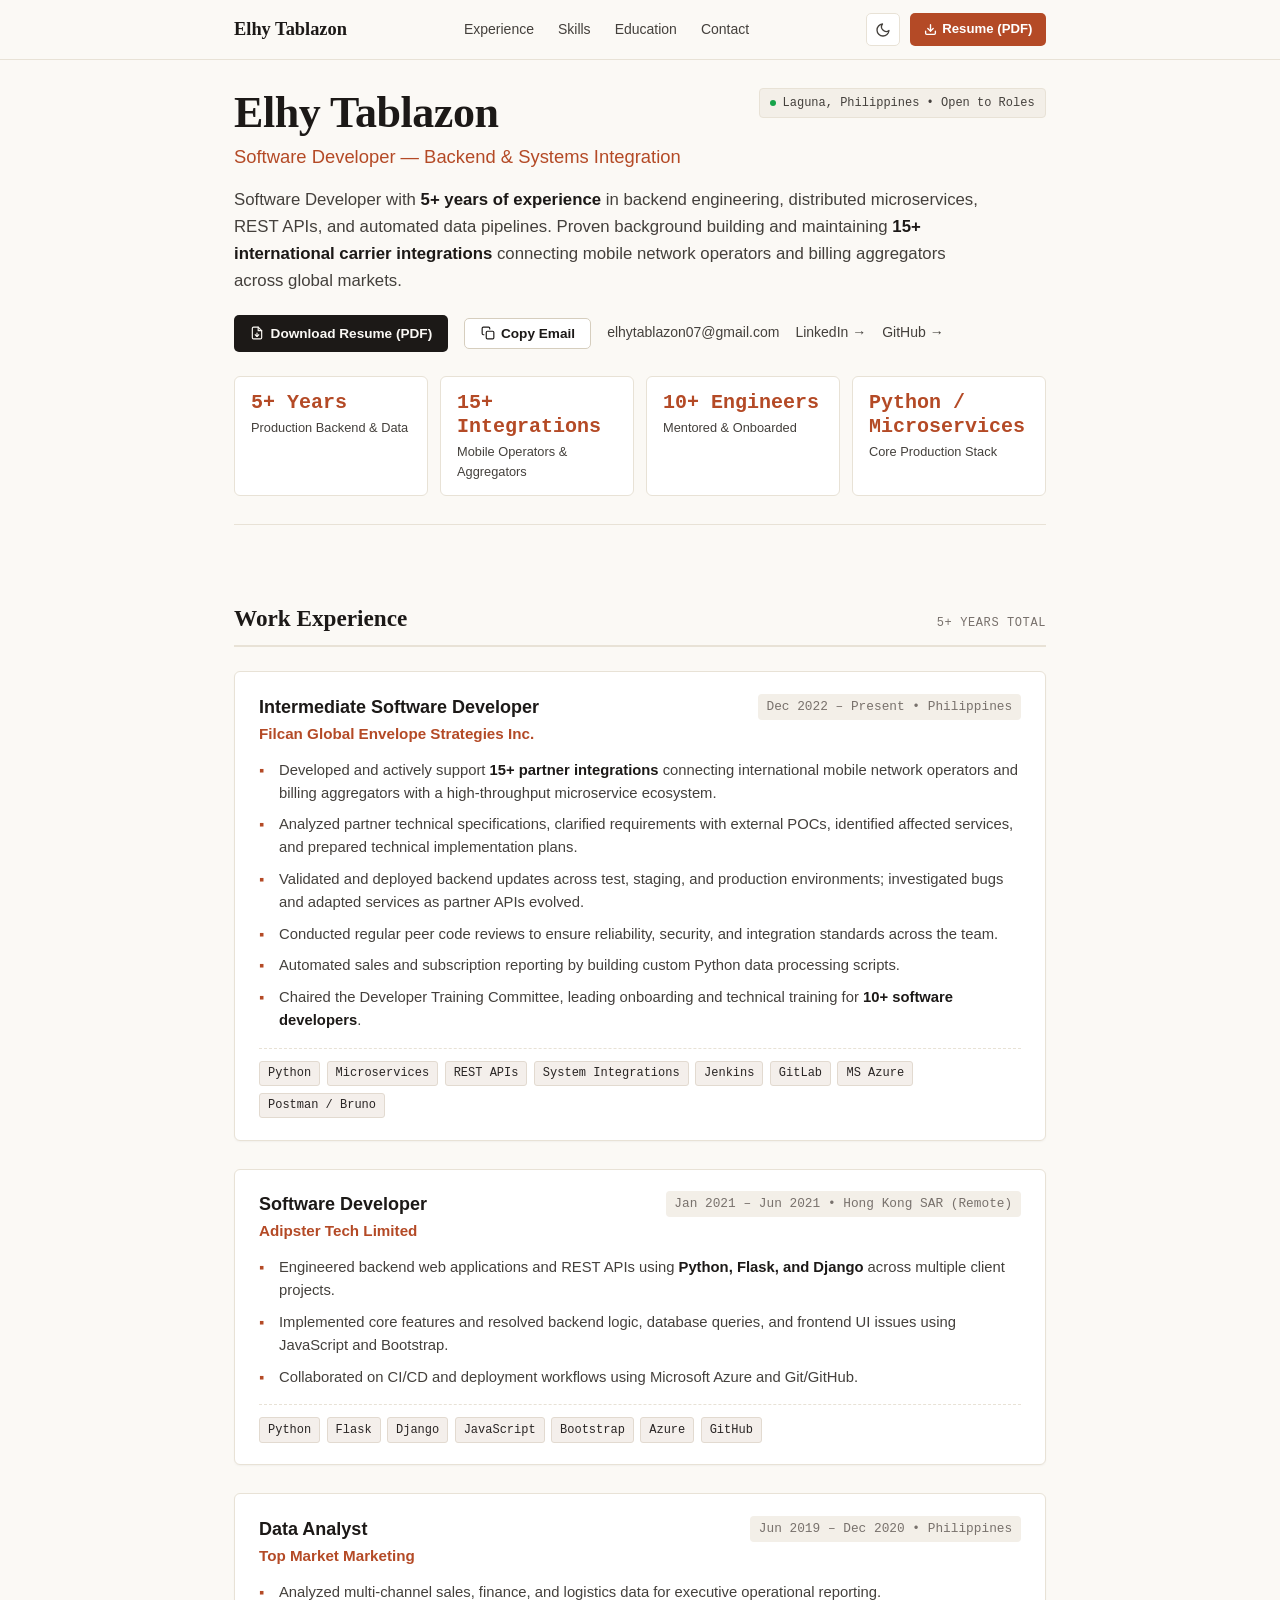
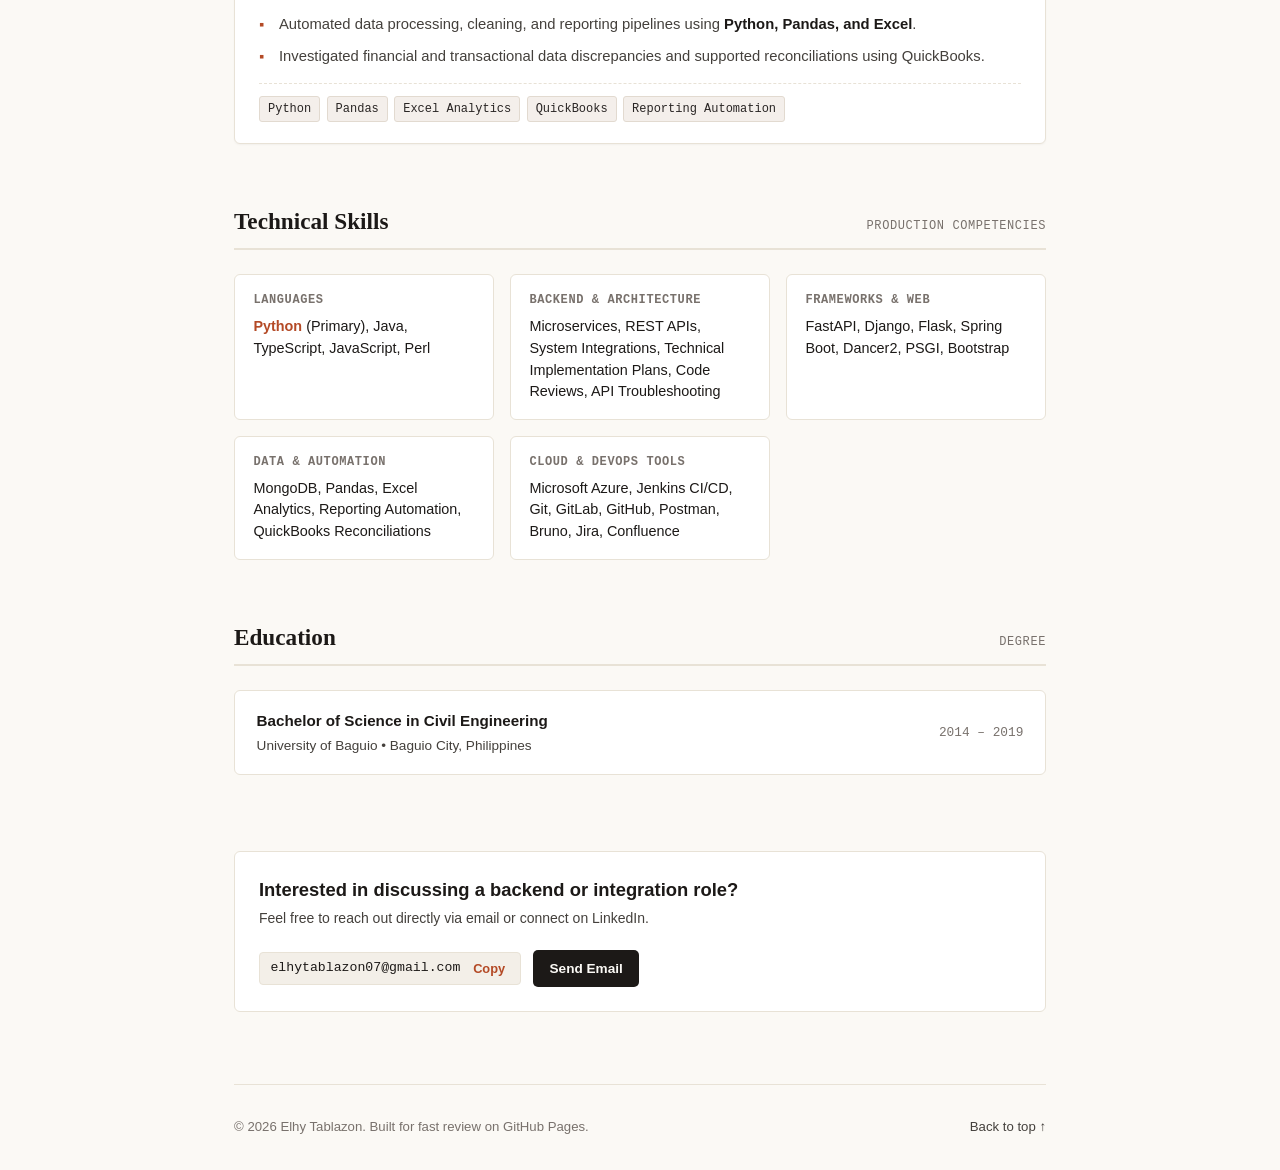
==== commit 5c53feb9: "Streamline portfolio for recruiter scanning: high information density, clear metrics, and zero fluff" ====
--- a/index.html
+++ b/index.html
@@ -4,12 +4,12 @@
   <meta charset="UTF-8">
   <meta name="viewport" content="width=device-width, initial-scale=1.0">
   <title>Elhy Tablazon — Software Developer</title>
-  <meta name="description" content="Personal portfolio of Elhy Tablazon. 5+ years of software development experience specializing in backend systems, microservices, telecom integrations, and data pipelines.">
+  <meta name="description" content="Portfolio of Elhy Tablazon — Software Developer with 5+ years of experience in backend development, systems integrations, microservices, and data analysis.">
   <meta name="author" content="Elhy Tablazon">
 
   <!-- OpenGraph Metadata -->
   <meta property="og:title" content="Elhy Tablazon — Software Developer">
-  <meta property="og:description" content="Backend systems, microservice architectures, and telecom integrations with 5+ years of production experience.">
+  <meta property="og:description" content="5+ years in backend engineering, microservices, telecom integrations, and Python data pipelines.">
   <meta property="og:type" content="website">
   <meta property="og:url" content="https://atelicious.github.io/">
 
@@ -18,519 +18,335 @@
 <body>
 
   <!-- ==========================================
-       Header & Navigation
+       Sticky Navigation Bar
        ========================================== -->
   <header class="header-nav">
     <div class="container nav-inner">
-      <a href="#intro" class="nav-brand" aria-label="Elhy Tablazon">
-        <span>Elhy Tablazon</span>
-        <span class="role-stamp">Backend Dev</span>
+      <a href="#overview" class="nav-brand" aria-label="Elhy Tablazon">
+        Elhy Tablazon
       </a>
 
-      <nav class="nav-menu" id="nav-menu">
-        <a href="#about">About</a>
+      <nav class="nav-menu">
         <a href="#experience">Experience</a>
-        <a href="#skills">Disciplines &amp; Stack</a>
-        <a href="#background">Background</a>
+        <a href="#skills">Skills</a>
+        <a href="#education">Education</a>
         <a href="#contact">Contact</a>
       </nav>
 
       <div class="nav-controls">
-        <button class="theme-button" id="theme-toggle" type="button" aria-label="Toggle visual theme">
-          <!-- Populated by script.js -->
-          <svg viewBox="0 0 24 24" width="18" height="18" fill="none" stroke="currentColor" stroke-width="2" stroke-linecap="round" stroke-linejoin="round">
+        <button class="theme-btn" id="theme-toggle" type="button" aria-label="Toggle theme">
+          <svg viewBox="0 0 24 24" width="16" height="16" fill="none" stroke="currentColor" stroke-width="2" stroke-linecap="round" stroke-linejoin="round">
             <path d="M21 12.79A9 9 0 1 1 11.21 3 7 7 0 0 0 21 12.79z"></path>
           </svg>
         </button>
 
-        <a href="./assets/Elhy_Tablazon_Resume.pdf" target="_blank" download="Elhy_Tablazon_Resume.pdf" class="resume-pill">
-          <svg viewBox="0 0 24 24" width="14" height="14" fill="none" stroke="currentColor" stroke-width="2" stroke-linecap="round" stroke-linejoin="round">
-            <path d="M14 2H6a2 2 0 0 0-2 2v16a2 2 0 0 0 2 2h12a2 2 0 0 0 2-2V8z"></path>
-            <polyline points="14 2 14 8 20 8"></polyline>
-            <line x1="12" y1="18" x2="12" y2="12"></line>
-            <polyline points="9 15 12 18 15 15"></polyline>
+        <a href="./assets/Elhy_Tablazon_Resume.pdf" target="_blank" download="Elhy_Tablazon_Resume.pdf" class="resume-top-btn">
+          <svg viewBox="0 0 24 24" width="13" height="13" fill="none" stroke="currentColor" stroke-width="2.5" stroke-linecap="round" stroke-linejoin="round">
+            <path d="M21 15v4a2 2 0 0 1-2 2H5a2 2 0 0 1-2-2v-4"></path>
+            <polyline points="7 10 12 15 17 10"></polyline>
+            <line x1="12" y1="15" x2="12" y2="3"></line>
           </svg>
           Resume (PDF)
         </a>
-
-        <button class="mobile-toggle" id="mobile-menu-toggle" type="button" aria-label="Open menu" aria-expanded="false">
-          <svg viewBox="0 0 24 24" width="22" height="22" fill="none" stroke="currentColor" stroke-width="2" stroke-linecap="round" stroke-linejoin="round">
-            <line x1="3" y1="12" x2="21" y2="12"></line>
-            <line x1="3" y1="6" x2="21" y2="6"></line>
-            <line x1="3" y1="18" x2="21" y2="18"></line>
-          </svg>
-        </button>
       </div>
     </div>
   </header>
 
-  <main>
-    <!-- ==========================================
-         Hero / Introduction Section
-         ========================================== -->
-    <section class="hero" id="intro">
-      <div class="container">
-        <div class="hero-meta-row">
-          <div class="current-status">
-            <span class="status-indicator"></span>
-            Laguna, Philippines • Open to backend &amp; integrations roles
-          </div>
-        </div>
-
-        <h1 class="hero-name">Elhy Tablazon</h1>
-
-        <div class="hero-headline">
-          Building the quiet, resilient backend plumbing that keeps complex systems talking.
-        </div>
-
-        <p class="hero-story">
-          I am a software developer with <strong>over 5 years of experience</strong> in backend engineering, distributed integrations, and data processing. Day-to-day, I connect international mobile network operators and aggregators to microservice architectures—deciphering third-party API specs, handling high-volume transactions, and ensuring data arrives reliably without silent failures.
+  <main class="container">
+    <!-- ==========================================
+         Hero: 10-Second Candidate Overview
+         ========================================== -->
+    <section class="hero" id="overview">
+      <div class="candidate-header">
+        <div class="candidate-title-row">
+          <div>
+            <h1 class="candidate-name">Elhy Tablazon</h1>
+            <div class="candidate-role">Software Developer — Backend &amp; Systems Integration</div>
+          </div>
+          <div class="candidate-badge">
+            <span class="status-dot"></span>
+            Laguna, Philippines • Open to Roles
+          </div>
+        </div>
+
+        <p class="candidate-pitch">
+          Software Developer with <strong>5+ years of experience</strong> in backend engineering, distributed microservices, REST APIs, and automated data pipelines. Proven background building and maintaining <strong>15+ international carrier integrations</strong> connecting mobile network operators and billing aggregators across global markets.
         </p>
 
-        <div class="hero-actions">
-          <a href="#experience" class="btn-editorial primary">
-            Explore Experience
-          </a>
-
-          <a href="./assets/Elhy_Tablazon_Resume.pdf" target="_blank" download="Elhy_Tablazon_Resume.pdf" class="btn-editorial secondary">
-            Download Resume
-          </a>
-
-          <div class="hero-social-list">
-            <a href="https://github.com/atelicious" target="_blank" rel="noopener noreferrer">GitHub</a>
-            <a href="https://www.linkedin.com/in/elhy-tablazon" target="_blank" rel="noopener noreferrer">LinkedIn</a>
-            <a href="mailto:elhytablazon07@gmail.com">Email</a>
-          </div>
-        </div>
-      </div>
-    </section>
-
-    <!-- ==========================================
-         Field Notes / Highlights
-         ========================================== -->
-    <section class="container">
-      <div class="field-notes">
-        <div class="notes-grid">
-          <div class="note-item accent-border">
-            <div class="note-figure">5+</div>
-            <div class="note-label">Years in Production</div>
-            <div class="note-context">Writing Python, architecting REST APIs, and maintaining live backend services.</div>
-          </div>
-
-          <div class="note-item">
-            <div class="note-figure">15+</div>
-            <div class="note-label">Carrier Integrations</div>
-            <div class="note-context">Connecting international mobile operators &amp; aggregators with microservice backends.</div>
-          </div>
-
-          <div class="note-item">
-            <div class="note-figure">10+</div>
-            <div class="note-label">Developers Mentored</div>
-            <div class="note-context">Chaired developer training committee; created onboarding paths and led code reviews.</div>
-          </div>
-
-          <div class="note-item">
-            <div class="note-figure">CE &rarr; SE</div>
-            <div class="note-label">Structural Thinking</div>
-            <div class="note-context">Civil engineering foundation applied to fault tolerance, load management, and data flow.</div>
-          </div>
-        </div>
-      </div>
-    </section>
-
-    <!-- ==========================================
-         About & Philosophy Section
-         ========================================== -->
-    <section class="section" id="about">
-      <div class="container">
-        <div class="section-head">
-          <span class="section-eyebrow">Perspective</span>
-          <h2 class="section-heading">How I Approach Software</h2>
-          <p class="section-annotation">
-            A practical look at my day-to-day engineering mindset and why I care about clean integrations.
-          </p>
-        </div>
-
-        <div class="philosophy-grid">
-          <div class="philosophy-text">
-            <p>
-              A lot of software work happens in the unglamorous in-betweens: where two systems with completely different schemas, protocol versions, and latency characteristics have to exchange mission-critical data. That has been the core of my career.
-            </p>
-            <p>
-              At <strong>Filcan Global Envelope Strategies</strong>, I work at the intersection of international telecom operators and microservice ecosystems. I analyze partner requirements, clarify ambiguities directly with remote engineering teams, spot architectural bottlenecks early, and write clean, validated backend code that stays robust under high volume.
-            </p>
-            <p>
-              I believe great software engineering isn't just about writing code; it's about <strong>clarity</strong>. Clear technical plans, honest code reviews, and reproducible automated reporting ensure everyone on the team can move fast without breaking things.
-            </p>
-          </div>
-
-          <div class="callout-box">
-            <h4>Engineering Tenets</h4>
-            <p>A few practical principles I hold while designing and shipping systems:</p>
-            <div class="callout-principles">
-              <div class="principle-item">
-                <span class="principle-bullet">01</span>
-                <span>Assume external APIs will change, lag, or fail silently—build defensible validation and logging first.</span>
-              </div>
-              <div class="principle-item">
-                <span class="principle-bullet">02</span>
-                <span>Implementation plans save weeks of debugging; understand all affected services before touching staging.</span>
-              </div>
-              <div class="principle-item">
-                <span class="principle-bullet">03</span>
-                <span>Mentorship is an investment; a well-trained engineering team elevates the baseline quality of every pull request.</span>
-              </div>
+        <div class="candidate-contact-bar">
+          <a href="./assets/Elhy_Tablazon_Resume.pdf" target="_blank" download="Elhy_Tablazon_Resume.pdf" class="btn-contact primary">
+            <svg viewBox="0 0 24 24" width="14" height="14" fill="none" stroke="currentColor" stroke-width="2" stroke-linecap="round" stroke-linejoin="round">
+              <path d="M14 2H6a2 2 0 0 0-2 2v16a2 2 0 0 0 2 2h12a2 2 0 0 0 2-2V8z"></path>
+              <polyline points="14 2 14 8 20 8"></polyline>
+              <line x1="12" y1="18" x2="12" y2="12"></line>
+              <polyline points="9 15 12 18 15 15"></polyline>
+            </svg>
+            Download Resume (PDF)
+          </a>
+
+          <button class="btn-contact outline" id="copy-email-top-btn" type="button">
+            <svg viewBox="0 0 24 24" width="14" height="14" fill="none" stroke="currentColor" stroke-width="2" stroke-linecap="round" stroke-linejoin="round">
+              <rect x="9" y="9" width="13" height="13" rx="2" ry="2"></rect>
+              <path d="M5 15H4a2 2 0 0 1-2-2V4a2 2 0 0 1 2-2h9a2 2 0 0 1 2 2v1"></path>
+            </svg>
+            Copy Email
+          </button>
+
+          <a href="mailto:elhytablazon07@gmail.com" class="link-muted">
+            elhytablazon07@gmail.com
+          </a>
+
+          <a href="https://www.linkedin.com/in/elhy-tablazon" target="_blank" rel="noopener noreferrer" class="link-muted">
+            LinkedIn &rarr;
+          </a>
+
+          <a href="https://github.com/atelicious" target="_blank" rel="noopener noreferrer" class="link-muted">
+            GitHub &rarr;
+          </a>
+        </div>
+
+        <div class="quick-stats-row">
+          <div class="quick-stat-box">
+            <div class="stat-num">5+ Years</div>
+            <div class="stat-desc">Production Backend &amp; Data</div>
+          </div>
+          <div class="quick-stat-box">
+            <div class="stat-num">15+ Integrations</div>
+            <div class="stat-desc">Mobile Operators &amp; Aggregators</div>
+          </div>
+          <div class="quick-stat-box">
+            <div class="stat-num">10+ Engineers</div>
+            <div class="stat-desc">Mentored &amp; Onboarded</div>
+          </div>
+          <div class="quick-stat-box">
+            <div class="stat-num">Python / Microservices</div>
+            <div class="stat-desc">Core Production Stack</div>
+          </div>
+        </div>
+      </div>
+    </section>
+
+    <!-- ==========================================
+         Work Experience (First for Recruiters)
+         ========================================== -->
+    <section class="section" id="experience">
+      <h2 class="section-title">
+        Work Experience
+        <span class="section-hint">5+ Years Total</span>
+      </h2>
+
+      <div class="experience-list">
+        <!-- Job 1 -->
+        <article class="job-card">
+          <div class="job-header">
+            <div>
+              <h3 class="job-role">Intermediate Software Developer</h3>
+              <div class="job-company">Filcan Global Envelope Strategies Inc.</div>
             </div>
-          </div>
-        </div>
-      </div>
-    </section>
-
-    <!-- ==========================================
-         Work Experience Section
-         ========================================== -->
-    <section class="section" id="experience">
-      <div class="container">
-        <div class="section-head">
-          <span class="section-eyebrow">Track Record</span>
-          <h2 class="section-heading">Work Experience</h2>
-          <p class="section-annotation">
-            Five years across enterprise telecom integrations, web backend services, and automated data operations.
-          </p>
-        </div>
-
-        <div class="experience-log">
-          <!-- Job 1: Filcan Global -->
-          <article class="log-entry">
-            <div class="log-header">
-              <div>
-                <h3 class="role-title">Intermediate Software Developer</h3>
-                <div class="company-name">Filcan Global Envelope Strategies Inc.</div>
-              </div>
-              <div class="log-meta">
-                <span class="tenure-stamp">Dec 2022 – Present</span>
-                <span class="location-stamp">Philippines • Global Telecom Market</span>
-              </div>
+            <span class="job-dates">Dec 2022 – Present • Philippines</span>
+          </div>
+
+          <ul class="job-bullets">
+            <li>
+              Developed and actively support <strong>15+ partner integrations</strong> connecting international mobile network operators and billing aggregators with a high-throughput microservice ecosystem.
+            </li>
+            <li>
+              Analyzed partner technical specifications, clarified requirements with external POCs, identified affected services, and prepared technical implementation plans.
+            </li>
+            <li>
+              Validated and deployed backend updates across test, staging, and production environments; investigated bugs and adapted services as partner APIs evolved.
+            </li>
+            <li>
+              Conducted regular peer code reviews to ensure reliability, security, and integration standards across the team.
+            </li>
+            <li>
+              Automated sales and subscription reporting by building custom Python data processing scripts.
+            </li>
+            <li>
+              Chaired the Developer Training Committee, leading onboarding and technical training for <strong>10+ software developers</strong>.
+            </li>
+          </ul>
+
+          <div class="job-tech-row">
+            <span class="tech-tag">Python</span>
+            <span class="tech-tag">Microservices</span>
+            <span class="tech-tag">REST APIs</span>
+            <span class="tech-tag">System Integrations</span>
+            <span class="tech-tag">Jenkins</span>
+            <span class="tech-tag">GitLab</span>
+            <span class="tech-tag">MS Azure</span>
+            <span class="tech-tag">Postman / Bruno</span>
+          </div>
+        </article>
+
+        <!-- Job 2 -->
+        <article class="job-card">
+          <div class="job-header">
+            <div>
+              <h3 class="job-role">Software Developer</h3>
+              <div class="job-company">Adipster Tech Limited</div>
             </div>
-
-            <ul class="log-body">
-              <li>
-                <strong>Ecosystem Integrations:</strong> Built, tested, and actively maintain <strong>15+ partner integrations</strong> connecting global mobile network operators and payment aggregators with an internal microservice architecture.
-              </li>
-              <li>
-                <strong>Partner Collaboration &amp; Planning:</strong> Analyzed partner technical specifications, clarified requirements with external engineering POCs, prepared technical implementation plans, and flagged feasibility risks early.
-              </li>
-              <li>
-                <strong>Reliability &amp; Evolution:</strong> Validated backend changes across test, staging, and production environments. Proactively diagnosed payload anomalies, handled partner API version updates, and fixed production issues.
-              </li>
-              <li>
-                <strong>Code Review &amp; Quality:</strong> Conducted thorough peer code reviews across backend and integration codebases to uphold security and architectural standards.
-              </li>
-              <li>
-                <strong>Reporting Automation:</strong> Authored custom Python automation scripts to parse, process, and reconcile sales and subscription metrics across international accounts.
-              </li>
-              <li>
-                <strong>Engineering Leadership:</strong> Chaired the developer training committee, spearheading technical onboarding curricula and personally mentoring 10+ newly hired software engineers.
-              </li>
-            </ul>
-
-            <div class="log-stack">
-              <span class="stack-label">Stack:</span>
-              <span class="stack-item">Python</span>
-              <span class="stack-item">Microservices</span>
-              <span class="stack-item">REST APIs</span>
-              <span class="stack-item">System Integrations</span>
-              <span class="stack-item">Jenkins</span>
-              <span class="stack-item">GitLab</span>
-              <span class="stack-item">Azure</span>
-              <span class="stack-item">Postman / Bruno</span>
+            <span class="job-dates">Jan 2021 – Jun 2021 • Hong Kong SAR (Remote)</span>
+          </div>
+
+          <ul class="job-bullets">
+            <li>
+              Engineered backend web applications and REST APIs using <strong>Python, Flask, and Django</strong> across multiple client projects.
+            </li>
+            <li>
+              Implemented core features and resolved backend logic, database queries, and frontend UI issues using JavaScript and Bootstrap.
+            </li>
+            <li>
+              Collaborated on CI/CD and deployment workflows using Microsoft Azure and Git/GitHub.
+            </li>
+          </ul>
+
+          <div class="job-tech-row">
+            <span class="tech-tag">Python</span>
+            <span class="tech-tag">Flask</span>
+            <span class="tech-tag">Django</span>
+            <span class="tech-tag">JavaScript</span>
+            <span class="tech-tag">Bootstrap</span>
+            <span class="tech-tag">Azure</span>
+            <span class="tech-tag">GitHub</span>
+          </div>
+        </article>
+
+        <!-- Job 3 -->
+        <article class="job-card">
+          <div class="job-header">
+            <div>
+              <h3 class="job-role">Data Analyst</h3>
+              <div class="job-company">Top Market Marketing</div>
             </div>
-          </article>
-
-          <!-- Job 2: Adipster Tech -->
-          <article class="log-entry">
-            <div class="log-header">
-              <div>
-                <h3 class="role-title">Software Developer</h3>
-                <div class="company-name">Adipster Tech Limited</div>
-              </div>
-              <div class="log-meta">
-                <span class="tenure-stamp">Jan 2021 – Jun 2021</span>
-                <span class="location-stamp">Hong Kong SAR (Remote)</span>
-              </div>
-            </div>
-
-            <ul class="log-body">
-              <li>
-                <strong>Backend Engineering:</strong> Engineered backend web applications and API endpoints using Python, Flask, and Django for multi-tenant web platforms.
-              </li>
-              <li>
-                <strong>Full-Stack Problem Solving:</strong> Diagnosed and resolved backend logic errors, database queries, and frontend UI defects.
-              </li>
-              <li>
-                <strong>Interface Fixes:</strong> Implemented responsive layout improvements and interactive components using vanilla JavaScript and Bootstrap.
-              </li>
-              <li>
-                <strong>Cloud &amp; Versioning:</strong> Managed application environments, continuous integration, and version control using Microsoft Azure and GitHub.
-              </li>
-            </ul>
-
-            <div class="log-stack">
-              <span class="stack-label">Stack:</span>
-              <span class="stack-item">Python</span>
-              <span class="stack-item">Flask</span>
-              <span class="stack-item">Django</span>
-              <span class="stack-item">JavaScript</span>
-              <span class="stack-item">Bootstrap</span>
-              <span class="stack-item">MS Azure</span>
-              <span class="stack-item">GitHub</span>
-            </div>
-          </article>
-
-          <!-- Job 3: Top Market Marketing -->
-          <article class="log-entry">
-            <div class="log-header">
-              <div>
-                <h3 class="role-title">Data Analyst</h3>
-                <div class="company-name">Top Market Marketing</div>
-              </div>
-              <div class="log-meta">
-                <span class="tenure-stamp">Jun 2019 – Dec 2020</span>
-                <span class="location-stamp">Philippines</span>
-              </div>
-            </div>
-
-            <ul class="log-body">
-              <li>
-                <strong>Data Processing &amp; Reporting:</strong> Analyzed multi-source sales, logistics, and operational datasets to generate strategic insights for management.
-              </li>
-              <li>
-                <strong>Automated Analytics:</strong> Programmed Python and Pandas scripts alongside advanced spreadsheet models to automate repetitive ETL, aggregation, and validation tasks.
-              </li>
-              <li>
-                <strong>Discrepancy Auditing:</strong> Investigated data variances, conducted root-cause analyses on transactional errors, and supported financial ledger balancing in QuickBooks.
-              </li>
-            </ul>
-
-            <div class="log-stack">
-              <span class="stack-label">Stack:</span>
-              <span class="stack-item">Python</span>
-              <span class="stack-item">Pandas</span>
-              <span class="stack-item">Excel Modeling</span>
-              <span class="stack-item">QuickBooks</span>
-              <span class="stack-item">ETL Automation</span>
-            </div>
-          </article>
-        </div>
-      </div>
-    </section>
-
-    <!-- ==========================================
-         Disciplines & Stack Section
+            <span class="job-dates">Jun 2019 – Dec 2020 • Philippines</span>
+          </div>
+
+          <ul class="job-bullets">
+            <li>
+              Analyzed multi-channel sales, finance, and logistics data for executive operational reporting.
+            </li>
+            <li>
+              Automated data processing, cleaning, and reporting pipelines using <strong>Python, Pandas, and Excel</strong>.
+            </li>
+            <li>
+              Investigated financial and transactional data discrepancies and supported reconciliations using QuickBooks.
+            </li>
+          </ul>
+
+          <div class="job-tech-row">
+            <span class="tech-tag">Python</span>
+            <span class="tech-tag">Pandas</span>
+            <span class="tech-tag">Excel Analytics</span>
+            <span class="tech-tag">QuickBooks</span>
+            <span class="tech-tag">Reporting Automation</span>
+          </div>
+        </article>
+      </div>
+    </section>
+
+    <!-- ==========================================
+         Technical Skills Matrix
          ========================================== -->
     <section class="section" id="skills">
-      <div class="container">
-        <div class="section-head">
-          <span class="section-eyebrow">Toolbox</span>
-          <h2 class="section-heading">Disciplines &amp; Technical Stack</h2>
-          <p class="section-annotation">
-            The programming languages, frameworks, and infrastructure tools I reach for in production.
-          </p>
-        </div>
-
-        <div class="skills-layout">
-          <!-- Card 1: Core Backend -->
-          <div class="skill-discipline-card">
-            <div class="discipline-header">
-              <span class="discipline-category">Architecture &amp; Design</span>
-              <h3 class="discipline-title">Backend &amp; Integrations</h3>
-            </div>
-            <div class="discipline-tags">
-              <span class="pill-tag">RESTful APIs</span>
-              <span class="pill-tag">Microservices</span>
-              <span class="pill-tag">Partner Integrations</span>
-              <span class="pill-tag">Implementation Plans</span>
-              <span class="pill-tag">Code Review Standards</span>
-              <span class="pill-tag">API Troubleshooting</span>
-            </div>
-          </div>
-
-          <!-- Card 2: Languages -->
-          <div class="skill-discipline-card">
-            <div class="discipline-header">
-              <span class="discipline-category">Languages</span>
-              <h3 class="discipline-title">Programming Languages</h3>
-            </div>
-            <div class="discipline-tags">
-              <span class="pill-tag">Python (Primary)</span>
-              <span class="pill-tag">Java</span>
-              <span class="pill-tag">TypeScript</span>
-              <span class="pill-tag">JavaScript</span>
-              <span class="pill-tag">Perl</span>
-            </div>
-          </div>
-
-          <!-- Card 3: Frameworks -->
-          <div class="skill-discipline-card">
-            <div class="discipline-header">
-              <span class="discipline-category">Web &amp; Services</span>
-              <h3 class="discipline-title">Frameworks &amp; Runtimes</h3>
-            </div>
-            <div class="discipline-tags">
-              <span class="pill-tag">FastAPI</span>
-              <span class="pill-tag">Django</span>
-              <span class="pill-tag">Flask</span>
-              <span class="pill-tag">Spring Boot</span>
-              <span class="pill-tag">Dancer2</span>
-              <span class="pill-tag">PSGI</span>
-              <span class="pill-tag">Bootstrap</span>
-            </div>
-          </div>
-
-          <!-- Card 4: Data & Automation -->
-          <div class="skill-discipline-card">
-            <div class="discipline-header">
-              <span class="discipline-category">Data Operations</span>
-              <h3 class="discipline-title">Data &amp; Automation</h3>
-            </div>
-            <div class="discipline-tags">
-              <span class="pill-tag">MongoDB</span>
-              <span class="pill-tag">Pandas</span>
-              <span class="pill-tag">Reporting Scripts</span>
-              <span class="pill-tag">Excel Analytics</span>
-              <span class="pill-tag">Data Reconciliation</span>
-              <span class="pill-tag">QuickBooks</span>
-            </div>
-          </div>
-
-          <!-- Card 5: Cloud & Tools -->
-          <div class="skill-discipline-card">
-            <div class="discipline-header">
-              <span class="discipline-category">DevOps &amp; Collaboration</span>
-              <h3 class="discipline-title">Cloud &amp; Development Tools</h3>
-            </div>
-            <div class="discipline-tags">
-              <span class="pill-tag">Microsoft Azure</span>
-              <span class="pill-tag">Git / GitHub / GitLab</span>
-              <span class="pill-tag">Jenkins CI/CD</span>
-              <span class="pill-tag">Postman &amp; Bruno</span>
-              <span class="pill-tag">Jira &amp; Confluence</span>
-            </div>
-          </div>
-        </div>
-      </div>
-    </section>
-
-    <!-- ==========================================
-         Background & Education
-         ========================================== -->
-    <section class="section" id="background">
-      <div class="container">
-        <div class="section-head">
-          <span class="section-eyebrow">Roots</span>
-          <h2 class="section-heading">Foundations &amp; Education</h2>
-          <p class="section-annotation">
-            Why civil engineering became an advantage in software architecture.
-          </p>
-        </div>
-
-        <div class="education-wrapper">
-          <div class="edu-title-row">
-            <div>
-              <h3 class="edu-degree-title">Bachelor of Science in Civil Engineering</h3>
-              <div class="edu-institution">University of Baguio • Baguio City, Philippines</div>
-            </div>
-            <div class="edu-years">2014 – 2019</div>
-          </div>
-
-          <div class="edu-narrative">
-            <p>
-              People often ask why I transitioned from Civil Engineering to Software Development. In practice, the thinking is identical: you are analyzing forces, designing for structural integrity, budgeting for failure modes, and building pathways where things must not break when under stress.
-            </p>
-            <p style="margin-top: 0.75rem;">
-              That rigorous mathematical and structural training shaped how I write code—anticipating network stress, planning fail-safes for third-party integrations, and valuing clear, verifiable design over speculative complexity.
-            </p>
-          </div>
-        </div>
-      </div>
-    </section>
-
-    <!-- ==========================================
-         Contact & Conversation
+      <h2 class="section-title">
+        Technical Skills
+        <span class="section-hint">Production Competencies</span>
+      </h2>
+
+      <div class="skills-grid">
+        <div class="skill-box">
+          <div class="skill-category">Languages</div>
+          <div class="skill-items">
+            <strong>Python</strong> (Primary), Java, TypeScript, JavaScript, Perl
+          </div>
+        </div>
+
+        <div class="skill-box">
+          <div class="skill-category">Backend &amp; Architecture</div>
+          <div class="skill-items">
+            Microservices, REST APIs, System Integrations, Technical Implementation Plans, Code Reviews, API Troubleshooting
+          </div>
+        </div>
+
+        <div class="skill-box">
+          <div class="skill-category">Frameworks &amp; Web</div>
+          <div class="skill-items">
+            FastAPI, Django, Flask, Spring Boot, Dancer2, PSGI, Bootstrap
+          </div>
+        </div>
+
+        <div class="skill-box">
+          <div class="skill-category">Data &amp; Automation</div>
+          <div class="skill-items">
+            MongoDB, Pandas, Excel Analytics, Reporting Automation, QuickBooks Reconciliations
+          </div>
+        </div>
+
+        <div class="skill-box">
+          <div class="skill-category">Cloud &amp; DevOps Tools</div>
+          <div class="skill-items">
+            Microsoft Azure, Jenkins CI/CD, Git, GitLab, GitHub, Postman, Bruno, Jira, Confluence
+          </div>
+        </div>
+      </div>
+    </section>
+
+    <!-- ==========================================
+         Education
+         ========================================== -->
+    <section class="section" id="education">
+      <h2 class="section-title">
+        Education
+        <span class="section-hint">Degree</span>
+      </h2>
+
+      <div class="edu-card">
+        <div>
+          <div class="edu-main">Bachelor of Science in Civil Engineering</div>
+          <div class="edu-sub">University of Baguio • Baguio City, Philippines</div>
+        </div>
+        <div class="edu-period">2014 – 2019</div>
+      </div>
+    </section>
+
+    <!-- ==========================================
+         Direct Contact Banner
          ========================================== -->
     <section class="section" id="contact">
-      <div class="container">
-        <div class="contact-block">
-          <div class="contact-layout">
-            <div class="contact-invitation">
-              <h3>Let's talk about building solid systems.</h3>
-              <p>
-                Whether you're looking for a backend engineer, planning a partner integration pipeline, or just want to discuss software craftsmanship—my inbox is always open.
-              </p>
-              <div class="location-footnote">
-                <svg viewBox="0 0 24 24" width="16" height="16" fill="none" stroke="currentColor" stroke-width="2" stroke-linecap="round" stroke-linejoin="round">
-                  <path d="M12 2C8.13 2 5 5.13 5 9c0 5.25 7 13 7 13s7-7.75 7-13c0-3.87-3.13-7-7-7zm0 9.5c-1.38 0-2.5-1.12-2.5-2.5s1.12-2.5 2.5-2.5 2.5 1.12 2.5 2.5-1.12 2.5-2.5 2.5z"/>
-                </svg>
-                Based in Laguna, Philippines • Available for Remote &amp; Hybrid roles
-              </div>
-            </div>
-
-            <div class="contact-actions-box">
-              <div class="email-interactive-bar">
-                <span class="email-address-text">elhytablazon07@gmail.com</span>
-                <button class="btn-copy-action" id="copy-email-btn" type="button" aria-label="Copy email address">
-                  <svg viewBox="0 0 24 24" width="13" height="13" fill="none" stroke="currentColor" stroke-width="2" stroke-linecap="round" stroke-linejoin="round">
-                    <rect x="9" y="9" width="13" height="13" rx="2" ry="2"></rect>
-                    <path d="M5 15H4a2 2 0 0 1-2-2V4a2 2 0 0 1 2-2h9a2 2 0 0 1 2 2v1"></path>
-                  </svg>
-                  Copy
-                </button>
-              </div>
-
-              <div class="direct-links-row">
-                <a href="mailto:elhytablazon07@gmail.com" class="btn-mail-direct">
-                  <svg viewBox="0 0 24 24" width="16" height="16" fill="none" stroke="currentColor" stroke-width="2" stroke-linecap="round" stroke-linejoin="round">
-                    <path d="M4 4h16c1.1 0 2 .9 2 2v12c0 1.1-.9 2-2 2H4c-1.1 0-2-.9-2-2V6c0-1.1.9-2 2-2z"></path>
-                    <polyline points="22,6 12,13 2,6"></polyline>
-                  </svg>
-                  Send an Email
-                </a>
-
-                <a href="https://www.linkedin.com/in/elhy-tablazon" target="_blank" rel="noopener noreferrer" class="link-icon-text">
-                  LinkedIn &rarr;
-                </a>
-
-                <a href="https://github.com/atelicious" target="_blank" rel="noopener noreferrer" class="link-icon-text">
-                  GitHub &rarr;
-                </a>
-              </div>
-            </div>
-          </div>
-        </div>
-      </div>
-    </section>
+      <div class="contact-card">
+        <div class="contact-text">
+          <h3>Interested in discussing a backend or integration role?</h3>
+          <p>Feel free to reach out directly via email or connect on LinkedIn.</p>
+        </div>
+
+        <div class="contact-actions">
+          <div class="email-copy-bar">
+            <span>elhytablazon07@gmail.com</span>
+            <button class="btn-inline-copy" id="copy-email-btn" type="button">Copy</button>
+          </div>
+
+          <a href="mailto:elhytablazon07@gmail.com" class="btn-contact primary">
+            Send Email
+          </a>
+        </div>
+      </div>
+    </section>
+
+    <!-- ==========================================
+         Footer
+         ========================================== -->
+    <footer class="footer">
+      <div>&copy; 2026 Elhy Tablazon. Built for fast review on GitHub Pages.</div>
+      <div>
+        <a href="#overview">Back to top &uarr;</a>
+      </div>
+    </footer>
   </main>
 
-  <!-- ==========================================
-       Site Footer
-       ========================================== -->
-  <footer class="site-footer">
-    <div class="container footer-inner">
-      <div>
-        &copy; 2026 Elhy Tablazon. Crafted with clean HTML, CSS &amp; vanilla JS.
-      </div>
-      <div class="footer-links-list">
-        <a href="#intro">Back to top &uarr;</a>
-        <a href="https://github.com/atelicious" target="_blank" rel="noopener noreferrer">GitHub</a>
-        <a href="https://www.linkedin.com/in/elhy-tablazon" target="_blank" rel="noopener noreferrer">LinkedIn</a>
-        <a href="./assets/Elhy_Tablazon_Resume.pdf" target="_blank">Resume PDF</a>
-      </div>
-    </div>
-  </footer>
-
   <!-- Toast for Email Copy Notification -->
-  <div class="toast-notice" id="toast" role="status" aria-live="polite">
-    Copied email to clipboard
+  <div class="toast-msg" id="toast" role="status" aria-live="polite">
+    Copied elhytablazon07@gmail.com to clipboard
   </div>
 
   <script src="./script.js"></script>
--- a/styles.css
+++ b/styles.css
@@ -1,77 +1,62 @@
 /* ==========================================================================
-   Editorial / Human-Crafted Design Tokens
-   Warm, tactile, and restrained aesthetic (light palette first)
+   Recruiter-Optimized Design Tokens & Layout
+   High signal-to-noise ratio, warm light palette, scannable typography
    ========================================================================== */
 :root {
-  /* Warm Paper & Linen Palette (Default) */
-  --bg-primary: #FAF7F2;
+  /* Warm Paper & Clean Minimalist Palette */
+  --bg-primary: #FBF9F5;
   --bg-surface: #FFFFFF;
-  --bg-subtle: #F3EFE6;
-  --bg-card: #FFFFFF;
-  --bg-card-hover: #FCFAF7;
-  
-  --border-subtle: #EBE5DA;
-  --border-strong: #DCD4C5;
-  --border-card: #E8E2D5;
-  
-  --text-primary: #1C1917;    /* Warm stone/charcoal ink */
-  --text-secondary: #57534E;  /* Readable warm grey */
-  --text-muted: #78716C;      /* Soft stamp/caption tone */
-  
-  /* Natural warm terracotta / rust accent */
-  --accent: #B44A26;
-  --accent-hover: #943A1C;
-  --accent-light: #F9EFEA;
-  --accent-subtle: #F2DDD3;
-  
-  /* Tag & Stamp styling */
+  --bg-subtle: #F3EFE8;
+  --border-subtle: #E8E2D6;
+  --border-strong: #D6CEBE;
+  
+  --text-primary: #1C1917;    /* Deep warm charcoal */
+  --text-secondary: #44403C;  /* Crisp dark neutral */
+  --text-muted: #78716C;      /* Readable metadata */
+  
+  --accent: #B44A26;          /* Refined terracotta */
+  --accent-hover: #8C3417;
+  --accent-light: #FBEFEA;
+  
   --tag-bg: #F4EFEB;
-  --tag-color: #44403C;
-  --tag-border: #E5DDD3;
-  
-  --nav-bg: rgba(250, 247, 242, 0.92);
+  --tag-color: #292524;
+  --tag-border: #E2DAD0;
+  
+  --nav-bg: rgba(251, 249, 245, 0.94);
   --shadow-sm: 0 1px 2px rgba(28, 25, 23, 0.04);
-  --shadow-md: 0 4px 12px rgba(28, 25, 23, 0.05);
-  --shadow-lg: 0 10px 25px rgba(28, 25, 23, 0.06);
-  
-  --font-serif: "Newsreader", "Charter", "Bitstream Charter", "Sitka Text", Cambria, Georgia, serif;
+  --shadow-md: 0 4px 8px rgba(28, 25, 23, 0.04);
+  
+  --font-serif: "Newsreader", "Charter", "Bitstream Charter", Cambria, Georgia, serif;
   --font-sans: -apple-system, BlinkMacSystemFont, "Segoe UI", Roboto, "Helvetica Neue", Arial, sans-serif;
   --font-mono: "JetBrains Mono", ui-monospace, SFMono-Regular, Menlo, Monaco, Consolas, monospace;
 }
 
 [data-theme="dark"] {
-  /* Cozy Charcoal & Warm Stone Dark Palette */
-  --bg-primary: #161514;
-  --bg-surface: #1E1C1A;
-  --bg-subtle: #262421;
-  --bg-card: #1F1D1B;
-  --bg-card-hover: #272421;
-  
-  --border-subtle: #2F2C28;
-  --border-strong: #443F3A;
-  --border-card: #322E29;
+  --bg-primary: #181716;
+  --bg-surface: #201E1C;
+  --bg-subtle: #292623;
+  --border-subtle: #332F2A;
+  --border-strong: #47413B;
   
   --text-primary: #F5F2EB;
-  --text-secondary: #B5AEA4;
-  --text-muted: #837B72;
+  --text-secondary: #C7C0B5;
+  --text-muted: #8E867C;
   
   --accent: #E06C47;
   --accent-hover: #F0805C;
   --accent-light: rgba(224, 108, 71, 0.12);
-  --accent-subtle: rgba(224, 108, 71, 0.22);
-  
-  --tag-bg: #282420;
-  --tag-color: #D6CEC5;
-  --tag-border: #3D3730;
-  
-  --nav-bg: rgba(22, 21, 20, 0.92);
+  
+  --tag-bg: #292622;
+  --tag-color: #E2DBD2;
+  --tag-border: #3D3831;
+  
+  --nav-bg: rgba(24, 23, 22, 0.94);
   --shadow-sm: 0 1px 3px rgba(0, 0, 0, 0.3);
-  --shadow-md: 0 4px 14px rgba(0, 0, 0, 0.4);
-  --shadow-lg: 0 12px 30px rgba(0, 0, 0, 0.5);
+  --shadow-md: 0 4px 10px rgba(0, 0, 0, 0.4);
 }
 
 /* ==========================================================================
-   Reset & Document Base
+   Reset & Base
    ========================================================================== */
 *, *::before, *::after {
   box-sizing: border-box;
@@ -81,29 +66,19 @@
 
 html {
   scroll-behavior: smooth;
-  scroll-padding-top: 5rem;
+  scroll-padding-top: 4.5rem;
 }
 
 body {
   background-color: var(--bg-primary);
   color: var(--text-primary);
   font-family: var(--font-sans);
-  line-height: 1.65;
-  font-size: 1.025rem;
-  transition: background-color 0.25s ease, color 0.25s ease;
-  overflow-x: hidden;
+  line-height: 1.55;
+  font-size: 0.975rem;
+  transition: background-color 0.2s ease, color 0.2s ease;
   -webkit-font-smoothing: antialiased;
 }
 
-::selection {
-  background-color: var(--accent-subtle);
-  color: var(--text-primary);
-}
-
-.serif {
-  font-family: var(--font-serif);
-}
-
 .mono {
   font-family: var(--font-mono);
 }
@@ -111,7 +86,6 @@
 a {
   color: var(--accent);
   text-decoration: none;
-  transition: color 0.15s ease, opacity 0.15s ease;
 }
 
 a:hover {
@@ -120,23 +94,23 @@
 
 .container {
   width: 100%;
-  max-width: 980px;
+  max-width: 860px;
   margin: 0 auto;
-  padding: 0 1.75rem;
+  padding: 0 1.5rem;
 }
 
 /* ==========================================================================
-   Header & Navigation
+   Sticky Header
    ========================================================================== */
 .header-nav {
   position: fixed;
   top: 0;
   left: 0;
   right: 0;
-  height: 4.5rem;
+  height: 3.75rem;
   background-color: var(--nav-bg);
-  backdrop-filter: blur(10px);
-  -webkit-backdrop-filter: blur(10px);
+  backdrop-filter: blur(8px);
+  -webkit-backdrop-filter: blur(8px);
   border-bottom: 1px solid var(--border-subtle);
   z-index: 1000;
   display: flex;
@@ -151,897 +125,550 @@
 }
 
 .nav-brand {
+  font-family: var(--font-serif);
+  font-size: 1.15rem;
+  font-weight: 600;
+  color: var(--text-primary);
+}
+
+.nav-menu {
+  display: flex;
+  align-items: center;
+  gap: 1.5rem;
+}
+
+.nav-menu a {
+  color: var(--text-secondary);
+  font-size: 0.875rem;
+  font-weight: 500;
+  transition: color 0.15s ease;
+}
+
+.nav-menu a:hover,
+.nav-menu a.active {
+  color: var(--accent);
+}
+
+.nav-controls {
+  display: flex;
+  align-items: center;
+  gap: 0.65rem;
+}
+
+.theme-btn {
+  background: var(--bg-surface);
+  border: 1px solid var(--border-subtle);
+  color: var(--text-secondary);
+  width: 2.1rem;
+  height: 2.1rem;
+  border-radius: 5px;
+  cursor: pointer;
+  display: flex;
+  align-items: center;
+  justify-content: center;
+}
+
+.theme-btn:hover {
+  border-color: var(--accent);
+  color: var(--accent);
+}
+
+.resume-top-btn {
+  display: inline-flex;
+  align-items: center;
+  gap: 0.35rem;
+  font-size: 0.825rem;
+  font-weight: 600;
+  padding: 0.4rem 0.85rem;
+  border-radius: 5px;
+  background-color: var(--accent);
+  color: #FFFFFF !important;
+  transition: background-color 0.15s ease;
+}
+
+.resume-top-btn:hover {
+  background-color: var(--accent-hover);
+}
+
+/* ==========================================================================
+   Hero: Scannable 10-Second Candidate Overview
+   ========================================================================== */
+.hero {
+  padding: 5.5rem 0 2rem;
+}
+
+.candidate-header {
+  border-bottom: 1px solid var(--border-subtle);
+  padding-bottom: 1.75rem;
+}
+
+.candidate-title-row {
+  display: flex;
+  justify-content: space-between;
+  align-items: flex-start;
+  flex-wrap: wrap;
+  gap: 0.75rem;
+}
+
+.candidate-name {
+  font-family: var(--font-serif);
+  font-size: clamp(2rem, 4vw, 2.75rem);
+  font-weight: 600;
+  line-height: 1.15;
+  color: var(--text-primary);
+  letter-spacing: -0.01em;
+}
+
+.candidate-role {
+  font-size: 1.15rem;
+  font-weight: 500;
+  color: var(--accent);
+  margin-top: 0.25rem;
+}
+
+.candidate-badge {
+  display: inline-flex;
+  align-items: center;
+  gap: 0.4rem;
+  font-family: var(--font-mono);
+  font-size: 0.75rem;
+  background-color: var(--bg-subtle);
+  border: 1px solid var(--border-subtle);
+  color: var(--text-secondary);
+  padding: 0.3rem 0.65rem;
+  border-radius: 4px;
+}
+
+.status-dot {
+  width: 6px;
+  height: 6px;
+  border-radius: 50%;
+  background-color: #16A34A;
+}
+
+.candidate-pitch {
+  font-size: 1.05rem;
+  color: var(--text-secondary);
+  line-height: 1.6;
+  margin-top: 1rem;
+  max-width: 760px;
+}
+
+.candidate-pitch strong {
+  color: var(--text-primary);
+}
+
+/* Top Action & Contact Bar */
+.candidate-contact-bar {
+  display: flex;
+  flex-wrap: wrap;
+  align-items: center;
+  gap: 1rem;
+  margin-top: 1.25rem;
+}
+
+.btn-contact {
+  display: inline-flex;
+  align-items: center;
+  gap: 0.4rem;
+  font-size: 0.85rem;
+  font-weight: 600;
+  padding: 0.45rem 0.95rem;
+  border-radius: 5px;
+  cursor: pointer;
+  border: 1px solid transparent;
+  transition: all 0.15s ease;
+}
+
+.btn-contact.primary {
+  background-color: var(--text-primary);
+  color: var(--bg-primary);
+}
+
+.btn-contact.primary:hover {
+  background-color: var(--accent);
+  color: #FFFFFF;
+}
+
+.btn-contact.outline {
+  background-color: var(--bg-surface);
+  border-color: var(--border-strong);
+  color: var(--text-primary);
+}
+
+.btn-contact.outline:hover {
+  border-color: var(--accent);
+  color: var(--accent);
+}
+
+.link-muted {
+  font-size: 0.875rem;
+  font-weight: 500;
+  color: var(--text-secondary);
+  display: inline-flex;
+  align-items: center;
+  gap: 0.25rem;
+}
+
+.link-muted:hover {
+  color: var(--accent);
+}
+
+/* Quick Metrics Row */
+.quick-stats-row {
+  display: grid;
+  grid-template-columns: repeat(auto-fit, minmax(170px, 1fr));
+  gap: 0.75rem;
+  margin-top: 1.5rem;
+}
+
+.quick-stat-box {
+  background-color: var(--bg-surface);
+  border: 1px solid var(--border-subtle);
+  border-radius: 6px;
+  padding: 0.85rem 1rem;
+}
+
+.stat-num {
+  font-family: var(--font-mono);
+  font-size: 1.25rem;
+  font-weight: 700;
+  color: var(--accent);
+  line-height: 1.2;
+}
+
+.stat-desc {
+  font-size: 0.8rem;
+  color: var(--text-secondary);
+  font-weight: 500;
+  margin-top: 0.2rem;
+}
+
+/* ==========================================
+   Section Headers (Clean & Compact)
+   ========================================== */
+.section {
+  padding: 2.75rem 0 1rem;
+}
+
+.section-title {
+  font-family: var(--font-serif);
+  font-size: 1.45rem;
+  font-weight: 600;
+  color: var(--text-primary);
+  border-bottom: 2px solid var(--border-subtle);
+  padding-bottom: 0.5rem;
+  margin-bottom: 1.5rem;
   display: flex;
   align-items: baseline;
-  gap: 0.65rem;
-  font-family: var(--font-serif);
-  font-size: 1.25rem;
-  font-weight: 600;
-  color: var(--text-primary);
-  letter-spacing: -0.01em;
-}
-
-.nav-brand .role-stamp {
+  justify-content: space-between;
+}
+
+.section-title .section-hint {
   font-family: var(--font-mono);
   font-size: 0.75rem;
   color: var(--text-muted);
   font-weight: 400;
   text-transform: uppercase;
-  letter-spacing: 0.08em;
-  padding-left: 0.5rem;
-  border-left: 1px solid var(--border-strong);
-}
-
-.nav-menu {
-  display: flex;
-  align-items: center;
-  gap: 2rem;
-}
-
-.nav-menu a {
-  color: var(--text-secondary);
-  font-size: 0.925rem;
-  font-weight: 500;
-  transition: color 0.15s ease;
-  position: relative;
-}
-
-.nav-menu a:hover,
-.nav-menu a.active {
-  color: var(--text-primary);
-}
-
-.nav-menu a.active::after {
-  content: '';
-  position: absolute;
-  bottom: -4px;
-  left: 0;
-  width: 100%;
-  height: 2px;
-  background-color: var(--accent);
-}
-
-.nav-controls {
-  display: flex;
-  align-items: center;
-  gap: 0.75rem;
-}
-
-.theme-button {
-  background: var(--bg-surface);
-  border: 1px solid var(--border-strong);
-  color: var(--text-secondary);
-  width: 2.35rem;
-  height: 2.35rem;
+  letter-spacing: 0.05em;
+}
+
+/* ==========================================
+   Work Experience: High Impact, Zero Fluff
+   ========================================== */
+.experience-list {
+  display: flex;
+  flex-direction: column;
+  gap: 1.75rem;
+}
+
+.job-card {
+  background-color: var(--bg-surface);
+  border: 1px solid var(--border-subtle);
   border-radius: 6px;
-  cursor: pointer;
-  display: flex;
-  align-items: center;
-  justify-content: center;
-  transition: all 0.15s ease;
-}
-
-.theme-button:hover {
-  color: var(--text-primary);
-  border-color: var(--accent);
-}
-
-.resume-pill {
-  display: inline-flex;
-  align-items: center;
-  gap: 0.4rem;
-  font-size: 0.85rem;
-  font-weight: 500;
-  padding: 0.45rem 0.95rem;
-  border-radius: 6px;
-  background-color: var(--bg-surface);
-  color: var(--text-primary);
-  border: 1px solid var(--border-strong);
-  transition: all 0.15s ease;
-}
-
-.resume-pill:hover {
-  background-color: var(--accent-light);
-  border-color: var(--accent);
-  color: var(--accent);
-}
-
-.mobile-toggle {
-  display: none;
-  background: none;
-  border: none;
-  color: var(--text-primary);
-  cursor: pointer;
-  padding: 0.25rem;
-}
-
-/* ==========================================================================
-   Hero / Intro Section
-   Human narrative, deliberate typography, editorial style
-   ========================================================================== */
-.hero {
-  padding: 8.5rem 0 4.5rem;
-}
-
-.hero-meta-row {
-  display: flex;
-  align-items: center;
-  flex-wrap: wrap;
-  gap: 1rem;
-  margin-bottom: 1.5rem;
-}
-
-.current-status {
-  display: inline-flex;
-  align-items: center;
-  gap: 0.5rem;
-  font-size: 0.85rem;
-  color: var(--text-secondary);
-  font-family: var(--font-mono);
-  background-color: var(--bg-subtle);
-  border: 1px solid var(--border-strong);
-  padding: 0.3rem 0.75rem;
-  border-radius: 4px;
-}
-
-.status-indicator {
-  width: 7px;
-  height: 7px;
-  border-radius: 50%;
-  background-color: #16A34A;
-}
-
-.hero-name {
-  font-family: var(--font-serif);
-  font-size: clamp(2.75rem, 5.5vw, 4.25rem);
-  font-weight: 500;
-  letter-spacing: -0.02em;
-  line-height: 1.12;
-  color: var(--text-primary);
-  margin-bottom: 1.25rem;
-}
-
-.hero-headline {
-  font-size: clamp(1.2rem, 2.4vw, 1.45rem);
-  font-family: var(--font-serif);
-  font-style: italic;
-  color: var(--accent);
-  line-height: 1.45;
-  margin-bottom: 1.5rem;
-  max-width: 820px;
-}
-
-.hero-story {
-  font-size: 1.125rem;
-  color: var(--text-secondary);
-  line-height: 1.75;
-  max-width: 760px;
-  margin-bottom: 2rem;
-}
-
-.hero-story strong {
-  color: var(--text-primary);
-  font-weight: 600;
-}
-
-.hero-actions {
-  display: flex;
-  align-items: center;
-  flex-wrap: wrap;
-  gap: 1.25rem;
-  padding-top: 0.5rem;
-}
-
-.btn-editorial {
-  display: inline-flex;
-  align-items: center;
-  gap: 0.5rem;
-  font-size: 0.95rem;
-  font-weight: 500;
-  padding: 0.7rem 1.4rem;
-  border-radius: 6px;
-  cursor: pointer;
-  transition: all 0.15s ease;
-}
-
-.btn-editorial.primary {
-  background-color: var(--text-primary);
-  color: var(--bg-primary);
-  border: 1px solid var(--text-primary);
-}
-
-.btn-editorial.primary:hover {
-  background-color: var(--accent);
-  border-color: var(--accent);
-  color: #FFFFFF;
-}
-
-.btn-editorial.secondary {
-  background-color: var(--bg-surface);
-  color: var(--text-primary);
-  border: 1px solid var(--border-strong);
-}
-
-.btn-editorial.secondary:hover {
-  border-color: var(--accent);
-  color: var(--accent);
-}
-
-.hero-social-list {
-  display: flex;
-  align-items: center;
-  gap: 1.25rem;
-  margin-left: 0.5rem;
-}
-
-.hero-social-list a {
-  color: var(--text-secondary);
-  font-size: 0.9rem;
-  font-weight: 500;
-  display: inline-flex;
-  align-items: center;
-  gap: 0.35rem;
-  text-decoration: underline;
-  text-underline-offset: 4px;
-  text-decoration-color: var(--border-strong);
-}
-
-.hero-social-list a:hover {
-  color: var(--accent);
-  text-decoration-color: var(--accent);
-}
-
-/* ==========================================================================
-   Field Notes / Key Highlights Bar
-   Real metrics styled like an engineer's log
-   ========================================================================== */
-.field-notes {
-  margin: 1.5rem 0 3.5rem;
-  background-color: var(--bg-surface);
-  border: 1px solid var(--border-card);
-  border-radius: 8px;
-  padding: 1.75rem 2rem;
+  padding: 1.35rem 1.5rem;
   box-shadow: var(--shadow-sm);
 }
 
-.notes-grid {
-  display: grid;
-  grid-template-columns: repeat(auto-fit, minmax(200px, 1fr));
-  gap: 1.75rem;
-}
-
-.note-item {
-  border-left: 2px solid var(--border-strong);
-  padding-left: 1.25rem;
-}
-
-.note-item.accent-border {
-  border-left-color: var(--accent);
-}
-
-.note-figure {
-  font-family: var(--font-serif);
-  font-size: 2.25rem;
-  font-weight: 600;
-  color: var(--text-primary);
-  line-height: 1.1;
-}
-
-.note-label {
-  font-size: 0.95rem;
-  font-weight: 600;
-  color: var(--text-primary);
-  margin-top: 0.35rem;
-}
-
-.note-context {
-  font-size: 0.85rem;
-  color: var(--text-muted);
-  line-height: 1.45;
-  margin-top: 0.2rem;
-}
-
-/* ==========================================================================
-   Section Headers (Editorial & Subdued)
-   ========================================================================== */
-.section {
-  padding: 4.5rem 0;
-  border-top: 1px solid var(--border-subtle);
-}
-
-.section-head {
-  margin-bottom: 2.5rem;
-}
-
-.section-eyebrow {
-  font-family: var(--font-mono);
-  font-size: 0.8rem;
-  text-transform: uppercase;
-  letter-spacing: 0.12em;
-  color: var(--accent);
-  display: block;
-  margin-bottom: 0.45rem;
-}
-
-.section-heading {
-  font-family: var(--font-serif);
-  font-size: clamp(1.9rem, 3.2vw, 2.4rem);
-  font-weight: 500;
-  letter-spacing: -0.01em;
-  color: var(--text-primary);
-}
-
-.section-annotation {
-  color: var(--text-secondary);
-  font-size: 1.05rem;
-  max-width: 680px;
-  margin-top: 0.5rem;
-  line-height: 1.65;
-}
-
-/* ==========================================================================
-   About / Philosophy (Civil Engineer turned Backend Dev)
-   ========================================================================== */
-.philosophy-grid {
-  display: grid;
-  grid-template-columns: 1.4fr 1fr;
-  gap: 2.5rem;
-  align-items: start;
-}
-
-.philosophy-text {
-  font-size: 1.075rem;
-  color: var(--text-secondary);
-  line-height: 1.8;
-  display: flex;
-  flex-direction: column;
-  gap: 1.25rem;
-}
-
-.philosophy-text p strong {
-  color: var(--text-primary);
-}
-
-.callout-box {
-  background-color: var(--bg-surface);
-  border: 1px solid var(--border-card);
-  border-radius: 8px;
-  padding: 1.75rem;
-  position: relative;
-  box-shadow: var(--shadow-sm);
-}
-
-.callout-box h4 {
-  font-family: var(--font-serif);
-  font-size: 1.2rem;
-  font-weight: 600;
-  color: var(--text-primary);
-  margin-bottom: 0.75rem;
-}
-
-.callout-box p {
-  font-size: 0.95rem;
-  color: var(--text-secondary);
-  line-height: 1.6;
-}
-
-.callout-principles {
-  margin-top: 1rem;
-  display: flex;
-  flex-direction: column;
-  gap: 0.65rem;
-}
-
-.principle-item {
-  display: flex;
-  align-items: flex-start;
-  gap: 0.65rem;
-  font-size: 0.9rem;
-  color: var(--text-secondary);
-}
-
-.principle-bullet {
-  font-family: var(--font-mono);
-  color: var(--accent);
-  font-weight: 700;
-}
-
-/* ==========================================================================
-   Skills Matrix (Craftsman / Practical Grouping)
-   ========================================================================== */
-.skills-layout {
-  display: grid;
-  grid-template-columns: repeat(auto-fit, minmax(290px, 1fr));
-  gap: 1.5rem;
-}
-
-.skill-discipline-card {
-  background-color: var(--bg-surface);
-  border: 1px solid var(--border-card);
-  border-radius: 8px;
-  padding: 1.75rem;
-  box-shadow: var(--shadow-sm);
-  display: flex;
-  flex-direction: column;
-  justify-content: space-between;
-}
-
-.discipline-header {
-  margin-bottom: 1.25rem;
-}
-
-.discipline-category {
-  font-family: var(--font-mono);
-  font-size: 0.75rem;
-  color: var(--text-muted);
-  text-transform: uppercase;
-  letter-spacing: 0.08em;
-}
-
-.discipline-title {
-  font-family: var(--font-serif);
-  font-size: 1.25rem;
-  font-weight: 600;
-  color: var(--text-primary);
-  margin-top: 0.2rem;
-}
-
-.discipline-tags {
-  display: flex;
-  flex-wrap: wrap;
-  gap: 0.45rem;
-}
-
-.pill-tag {
-  font-family: var(--font-mono);
-  font-size: 0.8rem;
-  background-color: var(--tag-bg);
-  color: var(--tag-color);
-  border: 1px solid var(--tag-border);
-  padding: 0.25rem 0.65rem;
-  border-radius: 4px;
-}
-
-/* ==========================================================================
-   Work Experience (Journal / Case-Study style)
-   ========================================================================== */
-.experience-log {
-  display: flex;
-  flex-direction: column;
-  gap: 2.25rem;
-}
-
-.log-entry {
-  background-color: var(--bg-surface);
-  border: 1px solid var(--border-card);
-  border-radius: 8px;
-  padding: 2.25rem;
-  box-shadow: var(--shadow-sm);
-  transition: border-color 0.2s ease;
-}
-
-.log-entry:hover {
-  border-color: var(--border-strong);
-}
-
-.log-header {
-  display: flex;
-  justify-content: space-between;
-  align-items: flex-start;
-  flex-wrap: wrap;
-  gap: 0.75rem;
-  padding-bottom: 1.25rem;
-  border-bottom: 1px solid var(--border-subtle);
-  margin-bottom: 1.25rem;
-}
-
-.role-title {
-  font-family: var(--font-serif);
-  font-size: 1.35rem;
-  font-weight: 600;
-  color: var(--text-primary);
-}
-
-.company-name {
-  font-size: 1.025rem;
-  color: var(--accent);
-  font-weight: 500;
-  margin-top: 0.15rem;
-}
-
-.log-meta {
-  display: flex;
-  flex-direction: column;
-  align-items: flex-end;
-  gap: 0.2rem;
-}
-
-.tenure-stamp {
-  font-family: var(--font-mono);
-  font-size: 0.825rem;
-  background-color: var(--bg-subtle);
-  border: 1px solid var(--border-strong);
-  color: var(--text-secondary);
-  padding: 0.2rem 0.65rem;
-  border-radius: 4px;
-}
-
-.location-stamp {
-  font-size: 0.825rem;
-  color: var(--text-muted);
-}
-
-.log-body {
-  display: flex;
-  flex-direction: column;
-  gap: 0.85rem;
-  margin-bottom: 1.5rem;
-}
-
-.log-body li {
-  position: relative;
-  padding-left: 1.5rem;
-  color: var(--text-secondary);
-  font-size: 1rem;
-  line-height: 1.65;
-}
-
-.log-body li::before {
-  content: '—';
-  position: absolute;
-  left: 0;
-  color: var(--text-muted);
-}
-
-.log-body li strong {
-  color: var(--text-primary);
-  font-weight: 600;
-}
-
-.log-stack {
-  display: flex;
-  flex-wrap: wrap;
-  align-items: center;
-  gap: 0.5rem;
-  padding-top: 0.75rem;
-}
-
-.stack-label {
-  font-family: var(--font-mono);
-  font-size: 0.75rem;
-  text-transform: uppercase;
-  color: var(--text-muted);
-  letter-spacing: 0.05em;
-  margin-right: 0.25rem;
-}
-
-.stack-item {
-  font-family: var(--font-mono);
-  font-size: 0.775rem;
-  color: var(--text-secondary);
-  background-color: var(--bg-primary);
-  border: 1px solid var(--border-subtle);
-  padding: 0.2rem 0.55rem;
-  border-radius: 4px;
-}
-
-/* ==========================================================================
-   Education & Background
-   ========================================================================== */
-.education-wrapper {
-  background-color: var(--bg-surface);
-  border: 1px solid var(--border-card);
-  border-radius: 8px;
-  padding: 2rem;
-  box-shadow: var(--shadow-sm);
-}
-
-.edu-title-row {
+.job-header {
   display: flex;
   justify-content: space-between;
   align-items: flex-start;
   flex-wrap: wrap;
   gap: 0.5rem;
-  margin-bottom: 0.75rem;
-}
-
-.edu-degree-title {
-  font-family: var(--font-serif);
-  font-size: 1.3rem;
-  font-weight: 600;
-  color: var(--text-primary);
-}
-
-.edu-institution {
-  font-size: 1rem;
-  color: var(--accent);
-  font-weight: 500;
+  margin-bottom: 0.85rem;
+}
+
+.job-role {
+  font-size: 1.125rem;
+  font-weight: 700;
+  color: var(--text-primary);
+}
+
+.job-company {
+  font-size: 0.95rem;
+  font-weight: 600;
+  color: var(--accent);
+}
+
+.job-dates {
+  font-family: var(--font-mono);
+  font-size: 0.8rem;
+  color: var(--text-muted);
+  background-color: var(--bg-subtle);
+  padding: 0.2rem 0.55rem;
+  border-radius: 4px;
+}
+
+.job-bullets {
+  list-style: none;
+  display: flex;
+  flex-direction: column;
+  gap: 0.55rem;
+  margin-bottom: 1rem;
+}
+
+.job-bullets li {
+  position: relative;
+  padding-left: 1.25rem;
+  color: var(--text-secondary);
+  font-size: 0.925rem;
+  line-height: 1.55;
+}
+
+.job-bullets li::before {
+  content: '▪';
+  position: absolute;
+  left: 0;
+  color: var(--accent);
+  font-size: 0.9rem;
+}
+
+.job-bullets li strong {
+  color: var(--text-primary);
+  font-weight: 600;
+}
+
+.job-tech-row {
+  display: flex;
+  flex-wrap: wrap;
+  align-items: center;
+  gap: 0.4rem;
+  padding-top: 0.75rem;
+  border-top: 1px dashed var(--border-subtle);
+}
+
+.tech-tag {
+  font-family: var(--font-mono);
+  font-size: 0.75rem;
+  background-color: var(--tag-bg);
+  color: var(--tag-color);
+  border: 1px solid var(--tag-border);
+  padding: 0.15rem 0.5rem;
+  border-radius: 3px;
+}
+
+/* ==========================================
+   Skills Matrix: Instant Visual Parsing
+   ========================================== */
+.skills-grid {
+  display: grid;
+  grid-template-columns: repeat(auto-fit, minmax(240px, 1fr));
+  gap: 1rem;
+}
+
+.skill-box {
+  background-color: var(--bg-surface);
+  border: 1px solid var(--border-subtle);
+  border-radius: 6px;
+  padding: 1rem 1.15rem;
+}
+
+.skill-category {
+  font-family: var(--font-mono);
+  font-size: 0.75rem;
+  color: var(--text-muted);
+  text-transform: uppercase;
+  letter-spacing: 0.05em;
+  font-weight: 600;
+  margin-bottom: 0.4rem;
+}
+
+.skill-items {
+  font-size: 0.9rem;
+  color: var(--text-primary);
+  line-height: 1.5;
+}
+
+.skill-items strong {
+  color: var(--accent);
+}
+
+/* ==========================================
+   Education & Background (Single Row)
+   ========================================== */
+.edu-card {
+  background-color: var(--bg-surface);
+  border: 1px solid var(--border-subtle);
+  border-radius: 6px;
+  padding: 1.15rem 1.35rem;
+  display: flex;
+  justify-content: space-between;
+  align-items: center;
+  flex-wrap: wrap;
+  gap: 0.75rem;
+}
+
+.edu-main {
+  font-size: 0.95rem;
+  font-weight: 600;
+  color: var(--text-primary);
+}
+
+.edu-sub {
+  font-size: 0.85rem;
+  color: var(--text-secondary);
   margin-top: 0.15rem;
 }
 
-.edu-years {
-  font-family: var(--font-mono);
-  font-size: 0.85rem;
+.edu-period {
+  font-family: var(--font-mono);
+  font-size: 0.8rem;
   color: var(--text-muted);
 }
 
-.edu-narrative {
-  color: var(--text-secondary);
-  font-size: 1rem;
-  line-height: 1.7;
-}
-
-/* ==========================================================================
-   Contact / Letter Box (Simple, direct, personal)
-   ========================================================================== */
-.contact-block {
+/* ==========================================
+   Direct Contact Banner
+   ========================================== */
+.contact-card {
   background-color: var(--bg-surface);
-  border: 1px solid var(--border-card);
-  border-radius: 8px;
-  padding: 3rem 2.5rem;
-  box-shadow: var(--shadow-sm);
-}
-
-.contact-layout {
-  display: grid;
-  grid-template-columns: 1.2fr 1fr;
-  gap: 2.5rem;
-  align-items: center;
-}
-
-.contact-invitation h3 {
-  font-family: var(--font-serif);
-  font-size: clamp(1.8rem, 3vw, 2.25rem);
-  font-weight: 500;
-  color: var(--text-primary);
-  line-height: 1.2;
-}
-
-.contact-invitation p {
-  color: var(--text-secondary);
-  font-size: 1.05rem;
-  line-height: 1.65;
-  margin-top: 0.75rem;
-}
-
-.contact-actions-box {
-  display: flex;
-  flex-direction: column;
-  gap: 1rem;
-}
-
-.email-interactive-bar {
-  display: flex;
-  align-items: center;
+  border: 1px solid var(--border-subtle);
+  border-radius: 6px;
+  padding: 1.5rem;
+  margin-top: 1rem;
+  display: flex;
   justify-content: space-between;
+  align-items: center;
+  flex-wrap: wrap;
+  gap: 1.25rem;
+}
+
+.contact-text h3 {
+  font-size: 1.15rem;
+  font-weight: 700;
+  color: var(--text-primary);
+}
+
+.contact-text p {
+  font-size: 0.875rem;
+  color: var(--text-secondary);
+  margin-top: 0.2rem;
+}
+
+.contact-actions {
+  display: flex;
+  align-items: center;
+  gap: 0.75rem;
+}
+
+.email-copy-bar {
+  display: inline-flex;
+  align-items: center;
+  gap: 0.5rem;
   background-color: var(--bg-subtle);
-  border: 1px solid var(--border-strong);
-  border-radius: 6px;
-  padding: 0.45rem 0.5rem 0.45rem 1rem;
-  gap: 0.5rem;
-}
-
-.email-address-text {
-  font-family: var(--font-mono);
-  font-size: 0.9rem;
-  color: var(--text-primary);
-  overflow: hidden;
-  text-overflow: ellipsis;
-  white-space: nowrap;
-}
-
-.btn-copy-action {
+  border: 1px solid var(--border-subtle);
+  border-radius: 4px;
+  padding: 0.35rem 0.65rem;
+  font-family: var(--font-mono);
+  font-size: 0.825rem;
+}
+
+.btn-inline-copy {
+  background: none;
+  border: none;
+  color: var(--accent);
+  cursor: pointer;
+  font-weight: 600;
+  font-size: 0.8rem;
+  padding: 0.1rem 0.3rem;
+}
+
+.btn-inline-copy:hover {
+  text-decoration: underline;
+}
+
+/* ==========================================
+   Footer
+   ========================================== */
+.footer {
+  margin-top: 3.5rem;
+  padding: 2rem 0;
+  border-top: 1px solid var(--border-subtle);
+  font-size: 0.825rem;
+  color: var(--text-muted);
+  display: flex;
+  justify-content: space-between;
+  align-items: center;
+  flex-wrap: wrap;
+  gap: 0.75rem;
+}
+
+.footer a {
+  color: var(--text-secondary);
+}
+
+.footer a:hover {
+  color: var(--accent);
+}
+
+/* ==========================================
+   Toast Notification
+   ========================================== */
+.toast-msg {
+  position: fixed;
+  bottom: 1.5rem;
+  right: 1.5rem;
   background-color: var(--text-primary);
   color: var(--bg-primary);
-  border: none;
-  font-size: 0.825rem;
-  font-weight: 500;
-  padding: 0.45rem 0.85rem;
+  padding: 0.6rem 1rem;
   border-radius: 4px;
-  cursor: pointer;
-  display: inline-flex;
-  align-items: center;
-  gap: 0.35rem;
-  transition: background-color 0.15s ease;
-  flex-shrink: 0;
-}
-
-.btn-copy-action:hover {
-  background-color: var(--accent);
-  color: #FFFFFF;
-}
-
-.direct-links-row {
-  display: flex;
-  align-items: center;
-  flex-wrap: wrap;
-  gap: 1rem;
-}
-
-.btn-mail-direct {
-  display: inline-flex;
-  align-items: center;
-  gap: 0.45rem;
-  background-color: var(--accent);
-  color: #FFFFFF;
-  font-size: 0.9rem;
-  font-weight: 500;
-  padding: 0.6rem 1.15rem;
-  border-radius: 6px;
-  transition: background-color 0.15s ease;
-}
-
-.btn-mail-direct:hover {
-  background-color: var(--accent-hover);
-  color: #FFFFFF;
-}
-
-.link-icon-text {
-  font-size: 0.9rem;
-  font-weight: 500;
-  color: var(--text-secondary);
-  display: inline-flex;
-  align-items: center;
-  gap: 0.35rem;
-  text-decoration: underline;
-  text-underline-offset: 4px;
-  text-decoration-color: var(--border-strong);
-}
-
-.link-icon-text:hover {
-  color: var(--accent);
-  text-decoration-color: var(--accent);
-}
-
-.location-footnote {
-  font-size: 0.85rem;
-  color: var(--text-muted);
-  display: flex;
-  align-items: center;
-  gap: 0.4rem;
-  margin-top: 0.5rem;
-}
-
-/* ==========================================================================
-   Toast Notification
-   ========================================================================== */
-.toast-notice {
-  position: fixed;
-  bottom: 2rem;
-  right: 2rem;
-  background-color: var(--text-primary);
-  color: var(--bg-primary);
-  padding: 0.75rem 1.25rem;
-  border-radius: 6px;
-  font-size: 0.875rem;
-  font-family: var(--font-mono);
-  box-shadow: var(--shadow-lg);
-  display: flex;
-  align-items: center;
-  gap: 0.5rem;
+  font-size: 0.8rem;
+  font-family: var(--font-mono);
+  box-shadow: var(--shadow-md);
   opacity: 0;
-  transform: translateY(12px);
+  transform: translateY(8px);
   pointer-events: none;
-  transition: all 0.2s cubic-bezier(0.16, 1, 0.3, 1);
+  transition: all 0.2s ease;
   z-index: 2000;
 }
 
-.toast-notice.visible {
+.toast-msg.active {
   opacity: 1;
   transform: translateY(0);
 }
 
-/* ==========================================================================
-   Footer
-   ========================================================================== */
-.site-footer {
-  padding: 3.5rem 0;
-  border-top: 1px solid var(--border-subtle);
-  color: var(--text-muted);
-  font-size: 0.875rem;
-}
-
-.footer-inner {
-  display: flex;
-  justify-content: space-between;
-  align-items: center;
-  flex-wrap: wrap;
-  gap: 1rem;
-}
-
-.footer-links-list {
-  display: flex;
-  gap: 1.5rem;
-}
-
-.footer-links-list a {
-  color: var(--text-secondary);
-}
-
-.footer-links-list a:hover {
-  color: var(--accent);
-}
-
-/* ==========================================================================
-   Responsive Adaptations
-   ========================================================================== */
-@media (max-width: 820px) {
+/* ==========================================
+   Responsive Breakpoints
+   ========================================== */
+@media (max-width: 680px) {
+  .hero {
+    padding-top: 4.75rem;
+  }
+
   .nav-menu {
-    position: fixed;
-    top: 4.5rem;
-    left: 0;
-    right: 0;
-    background-color: var(--bg-surface);
-    border-bottom: 1px solid var(--border-subtle);
+    display: none;
+  }
+
+  .quick-stats-row {
+    grid-template-columns: 1fr 1fr;
+  }
+
+  .candidate-title-row {
     flex-direction: column;
-    align-items: flex-start;
-    padding: 1.5rem;
-    gap: 1.25rem;
-    display: none;
-    box-shadow: var(--shadow-lg);
   }
 
-  .nav-menu.open {
-    display: flex;
-  }
-
-  .mobile-toggle {
-    display: block;
-  }
-
-  .hero {
-    padding-top: 6.5rem;
-  }
-
-  .philosophy-grid,
-  .contact-layout {
-    grid-template-columns: 1fr;
-    gap: 1.75rem;
-  }
-
-  .log-header {
+  .contact-card {
     flex-direction: column;
     align-items: flex-start;
   }
-
-  .log-meta {
-    align-items: flex-start;
-  }
-
-  .footer-inner {
-    flex-direction: column;
-    align-items: flex-start;
-  }
-}
-
-@media (max-width: 520px) {
-  .hero-actions {
-    flex-direction: column;
-    align-items: stretch;
-  }
-
-  .btn-editorial {
-    width: 100%;
-    justify-content: center;
-  }
-
-  .hero-social-list {
-    margin-left: 0;
-    justify-content: flex-start;
-    padding-top: 0.5rem;
-  }
-
-  .notes-grid {
-    grid-template-columns: 1fr;
-  }
-
-  .email-interactive-bar {
-    flex-direction: column;
-    align-items: stretch;
-    padding: 0.75rem;
-  }
-
-  .btn-copy-action {
-    justify-content: center;
-  }
-}
+}
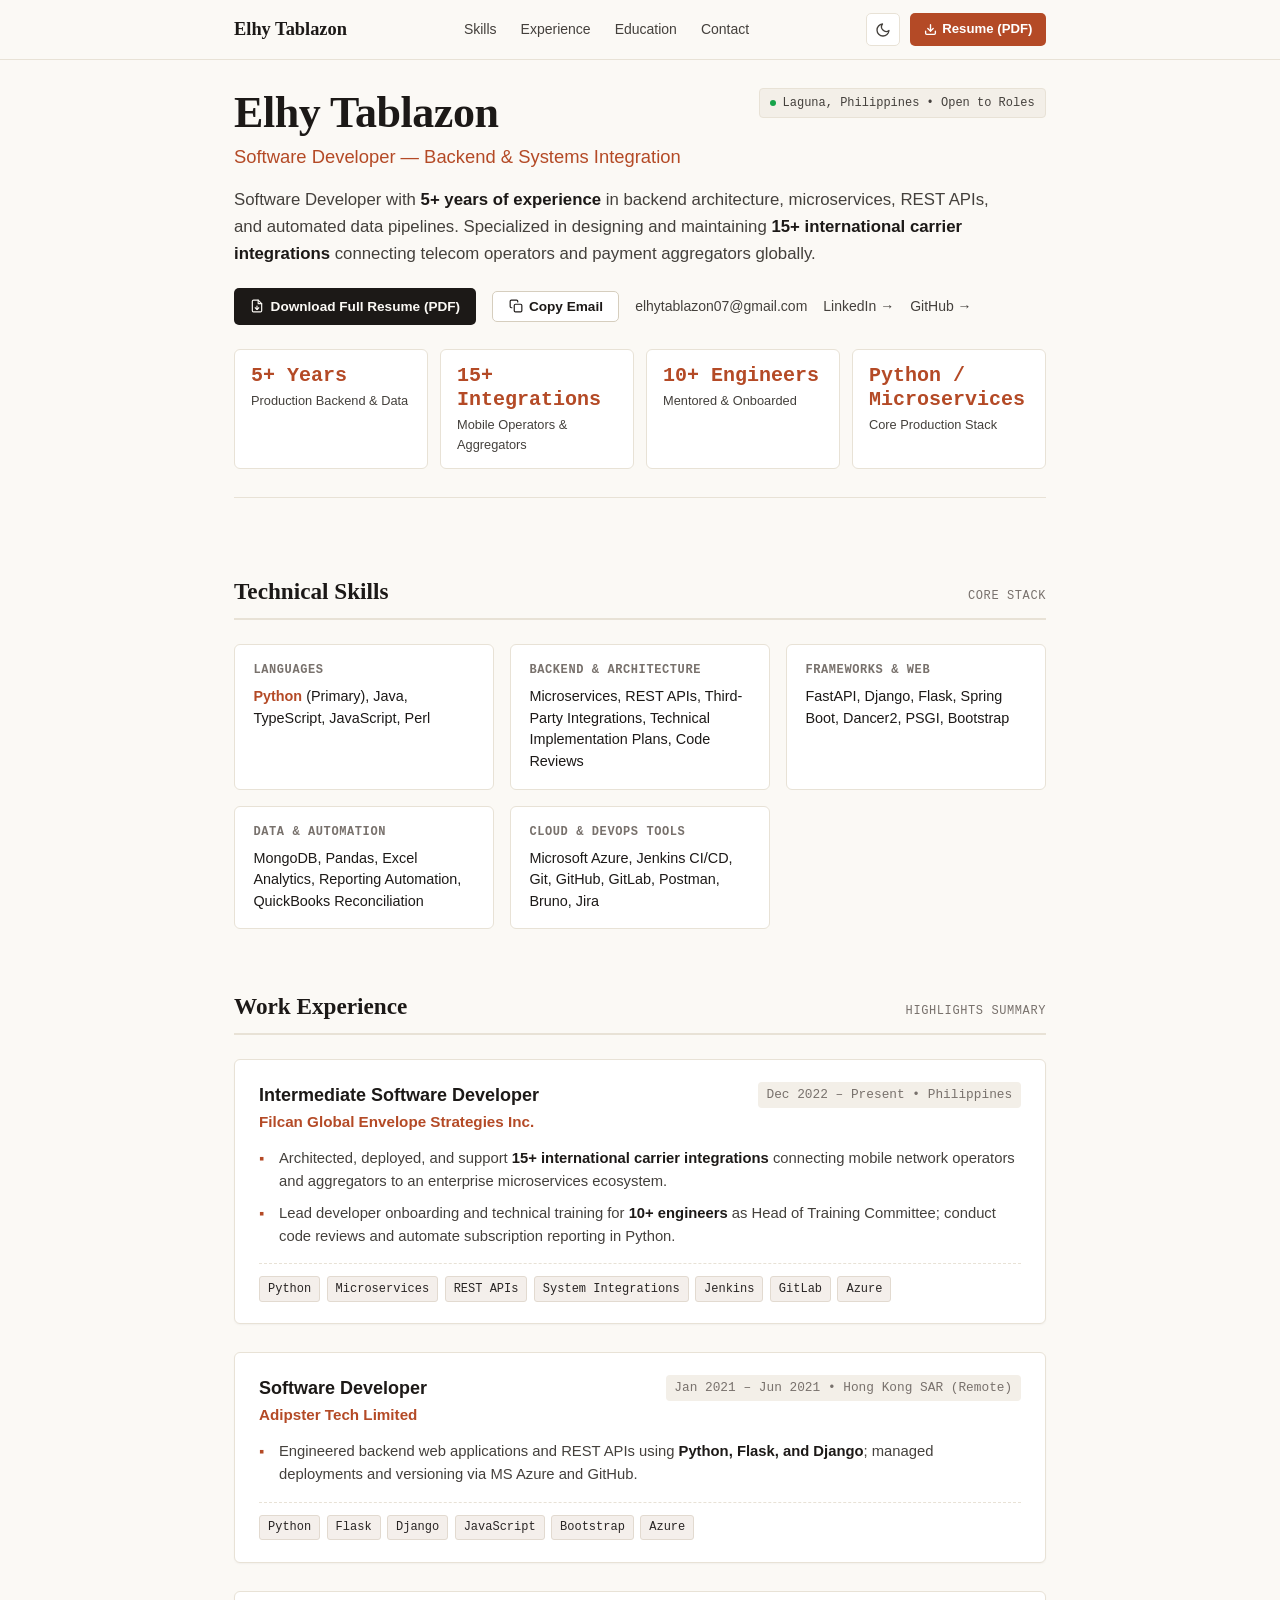
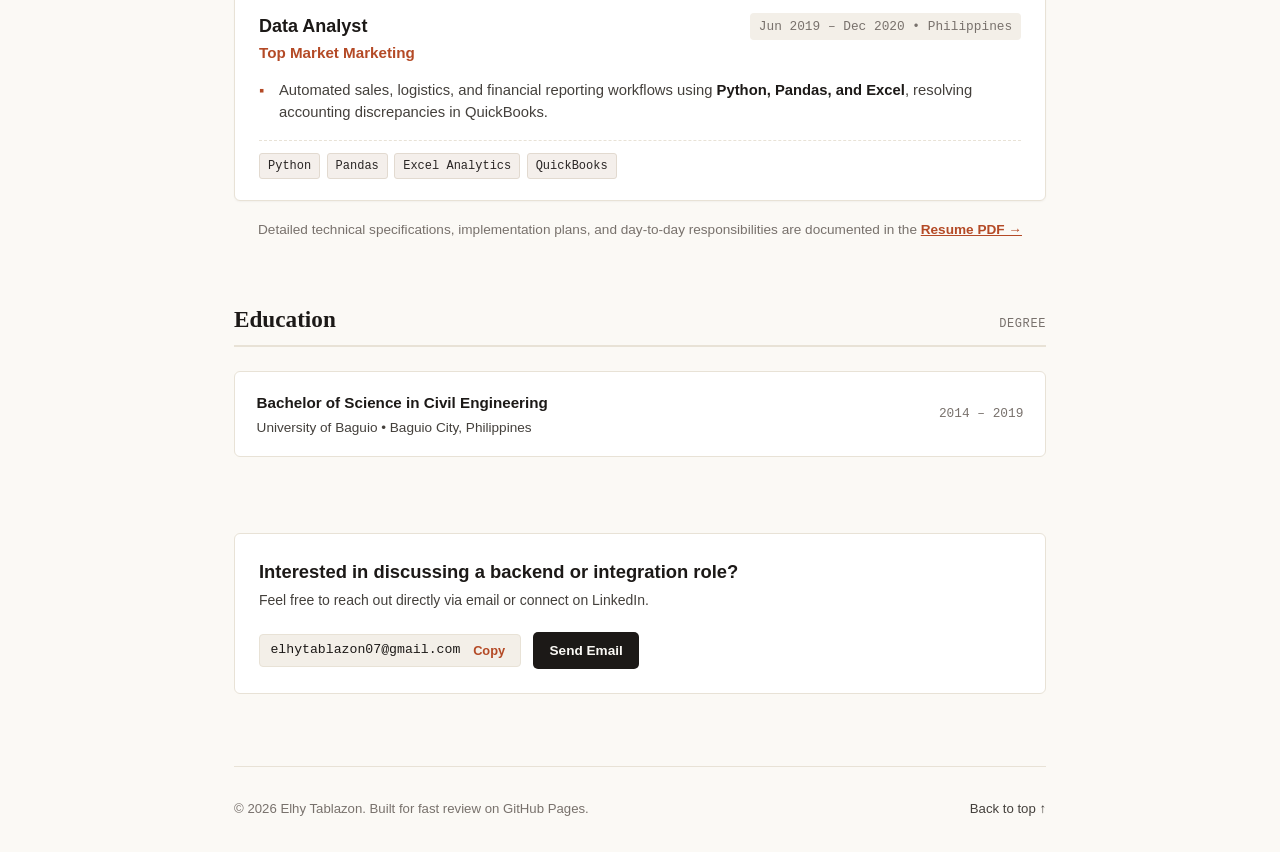
==== commit 4ce78c8e: "Place skills above experience and summarize experience into executive highlights" ====
--- a/index.html
+++ b/index.html
@@ -27,8 +27,8 @@
       </a>
 
       <nav class="nav-menu">
+        <a href="#skills">Skills</a>
         <a href="#experience">Experience</a>
-        <a href="#skills">Skills</a>
         <a href="#education">Education</a>
         <a href="#contact">Contact</a>
       </nav>
@@ -70,7 +70,7 @@
         </div>
 
         <p class="candidate-pitch">
-          Software Developer with <strong>5+ years of experience</strong> in backend engineering, distributed microservices, REST APIs, and automated data pipelines. Proven background building and maintaining <strong>15+ international carrier integrations</strong> connecting mobile network operators and billing aggregators across global markets.
+          Software Developer with <strong>5+ years of experience</strong> in backend architecture, microservices, REST APIs, and automated data pipelines. Specialized in designing and maintaining <strong>15+ international carrier integrations</strong> connecting telecom operators and payment aggregators globally.
         </p>
 
         <div class="candidate-contact-bar">
@@ -81,7 +81,7 @@
               <line x1="12" y1="18" x2="12" y2="12"></line>
               <polyline points="9 15 12 18 15 15"></polyline>
             </svg>
-            Download Resume (PDF)
+            Download Full Resume (PDF)
           </a>
 
           <button class="btn-contact outline" id="copy-email-top-btn" type="button">
@@ -127,12 +127,59 @@
     </section>
 
     <!-- ==========================================
-         Work Experience (First for Recruiters)
+         Technical Skills Matrix (On Top of Work Exp)
+         ========================================== -->
+    <section class="section" id="skills">
+      <h2 class="section-title">
+        Technical Skills
+        <span class="section-hint">Core Stack</span>
+      </h2>
+
+      <div class="skills-grid">
+        <div class="skill-box">
+          <div class="skill-category">Languages</div>
+          <div class="skill-items">
+            <strong>Python</strong> (Primary), Java, TypeScript, JavaScript, Perl
+          </div>
+        </div>
+
+        <div class="skill-box">
+          <div class="skill-category">Backend &amp; Architecture</div>
+          <div class="skill-items">
+            Microservices, REST APIs, Third-Party Integrations, Technical Implementation Plans, Code Reviews
+          </div>
+        </div>
+
+        <div class="skill-box">
+          <div class="skill-category">Frameworks &amp; Web</div>
+          <div class="skill-items">
+            FastAPI, Django, Flask, Spring Boot, Dancer2, PSGI, Bootstrap
+          </div>
+        </div>
+
+        <div class="skill-box">
+          <div class="skill-category">Data &amp; Automation</div>
+          <div class="skill-items">
+            MongoDB, Pandas, Excel Analytics, Reporting Automation, QuickBooks Reconciliation
+          </div>
+        </div>
+
+        <div class="skill-box">
+          <div class="skill-category">Cloud &amp; DevOps Tools</div>
+          <div class="skill-items">
+            Microsoft Azure, Jenkins CI/CD, Git, GitHub, GitLab, Postman, Bruno, Jira
+          </div>
+        </div>
+      </div>
+    </section>
+
+    <!-- ==========================================
+         Work Experience (Executive Highlights Summary)
          ========================================== -->
     <section class="section" id="experience">
       <h2 class="section-title">
         Work Experience
-        <span class="section-hint">5+ Years Total</span>
+        <span class="section-hint">Highlights Summary</span>
       </h2>
 
       <div class="experience-list">
@@ -148,22 +195,10 @@
 
           <ul class="job-bullets">
             <li>
-              Developed and actively support <strong>15+ partner integrations</strong> connecting international mobile network operators and billing aggregators with a high-throughput microservice ecosystem.
+              Architected, deployed, and support <strong>15+ international carrier integrations</strong> connecting mobile network operators and aggregators to an enterprise microservices ecosystem.
             </li>
             <li>
-              Analyzed partner technical specifications, clarified requirements with external POCs, identified affected services, and prepared technical implementation plans.
-            </li>
-            <li>
-              Validated and deployed backend updates across test, staging, and production environments; investigated bugs and adapted services as partner APIs evolved.
-            </li>
-            <li>
-              Conducted regular peer code reviews to ensure reliability, security, and integration standards across the team.
-            </li>
-            <li>
-              Automated sales and subscription reporting by building custom Python data processing scripts.
-            </li>
-            <li>
-              Chaired the Developer Training Committee, leading onboarding and technical training for <strong>10+ software developers</strong>.
+              Lead developer onboarding and technical training for <strong>10+ engineers</strong> as Head of Training Committee; conduct code reviews and automate subscription reporting in Python.
             </li>
           </ul>
 
@@ -174,8 +209,7 @@
             <span class="tech-tag">System Integrations</span>
             <span class="tech-tag">Jenkins</span>
             <span class="tech-tag">GitLab</span>
-            <span class="tech-tag">MS Azure</span>
-            <span class="tech-tag">Postman / Bruno</span>
+            <span class="tech-tag">Azure</span>
           </div>
         </article>
 
@@ -191,13 +225,7 @@
 
           <ul class="job-bullets">
             <li>
-              Engineered backend web applications and REST APIs using <strong>Python, Flask, and Django</strong> across multiple client projects.
-            </li>
-            <li>
-              Implemented core features and resolved backend logic, database queries, and frontend UI issues using JavaScript and Bootstrap.
-            </li>
-            <li>
-              Collaborated on CI/CD and deployment workflows using Microsoft Azure and Git/GitHub.
+              Engineered backend web applications and REST APIs using <strong>Python, Flask, and Django</strong>; managed deployments and versioning via MS Azure and GitHub.
             </li>
           </ul>
 
@@ -208,7 +236,6 @@
             <span class="tech-tag">JavaScript</span>
             <span class="tech-tag">Bootstrap</span>
             <span class="tech-tag">Azure</span>
-            <span class="tech-tag">GitHub</span>
           </div>
         </article>
 
@@ -224,13 +251,7 @@
 
           <ul class="job-bullets">
             <li>
-              Analyzed multi-channel sales, finance, and logistics data for executive operational reporting.
-            </li>
-            <li>
-              Automated data processing, cleaning, and reporting pipelines using <strong>Python, Pandas, and Excel</strong>.
-            </li>
-            <li>
-              Investigated financial and transactional data discrepancies and supported reconciliations using QuickBooks.
+              Automated sales, logistics, and financial reporting workflows using <strong>Python, Pandas, and Excel</strong>, resolving accounting discrepancies in QuickBooks.
             </li>
           </ul>
 
@@ -239,56 +260,17 @@
             <span class="tech-tag">Pandas</span>
             <span class="tech-tag">Excel Analytics</span>
             <span class="tech-tag">QuickBooks</span>
-            <span class="tech-tag">Reporting Automation</span>
           </div>
         </article>
       </div>
-    </section>
-
-    <!-- ==========================================
-         Technical Skills Matrix
-         ========================================== -->
-    <section class="section" id="skills">
-      <h2 class="section-title">
-        Technical Skills
-        <span class="section-hint">Production Competencies</span>
-      </h2>
-
-      <div class="skills-grid">
-        <div class="skill-box">
-          <div class="skill-category">Languages</div>
-          <div class="skill-items">
-            <strong>Python</strong> (Primary), Java, TypeScript, JavaScript, Perl
-          </div>
-        </div>
-
-        <div class="skill-box">
-          <div class="skill-category">Backend &amp; Architecture</div>
-          <div class="skill-items">
-            Microservices, REST APIs, System Integrations, Technical Implementation Plans, Code Reviews, API Troubleshooting
-          </div>
-        </div>
-
-        <div class="skill-box">
-          <div class="skill-category">Frameworks &amp; Web</div>
-          <div class="skill-items">
-            FastAPI, Django, Flask, Spring Boot, Dancer2, PSGI, Bootstrap
-          </div>
-        </div>
-
-        <div class="skill-box">
-          <div class="skill-category">Data &amp; Automation</div>
-          <div class="skill-items">
-            MongoDB, Pandas, Excel Analytics, Reporting Automation, QuickBooks Reconciliations
-          </div>
-        </div>
-
-        <div class="skill-box">
-          <div class="skill-category">Cloud &amp; DevOps Tools</div>
-          <div class="skill-items">
-            Microsoft Azure, Jenkins CI/CD, Git, GitLab, GitHub, Postman, Bruno, Jira, Confluence
-          </div>
-        </div>
+
+      <div style="margin-top: 1rem; text-align: center;">
+        <span style="font-size: 0.85rem; color: var(--text-muted);">
+          Detailed technical specifications, implementation plans, and day-to-day responsibilities are documented in the
+          <a href="./assets/Elhy_Tablazon_Resume.pdf" target="_blank" download="Elhy_Tablazon_Resume.pdf" style="font-weight: 600; text-decoration: underline;">
+            Resume PDF &rarr;
+          </a>
+        </span>
       </div>
     </section>
 
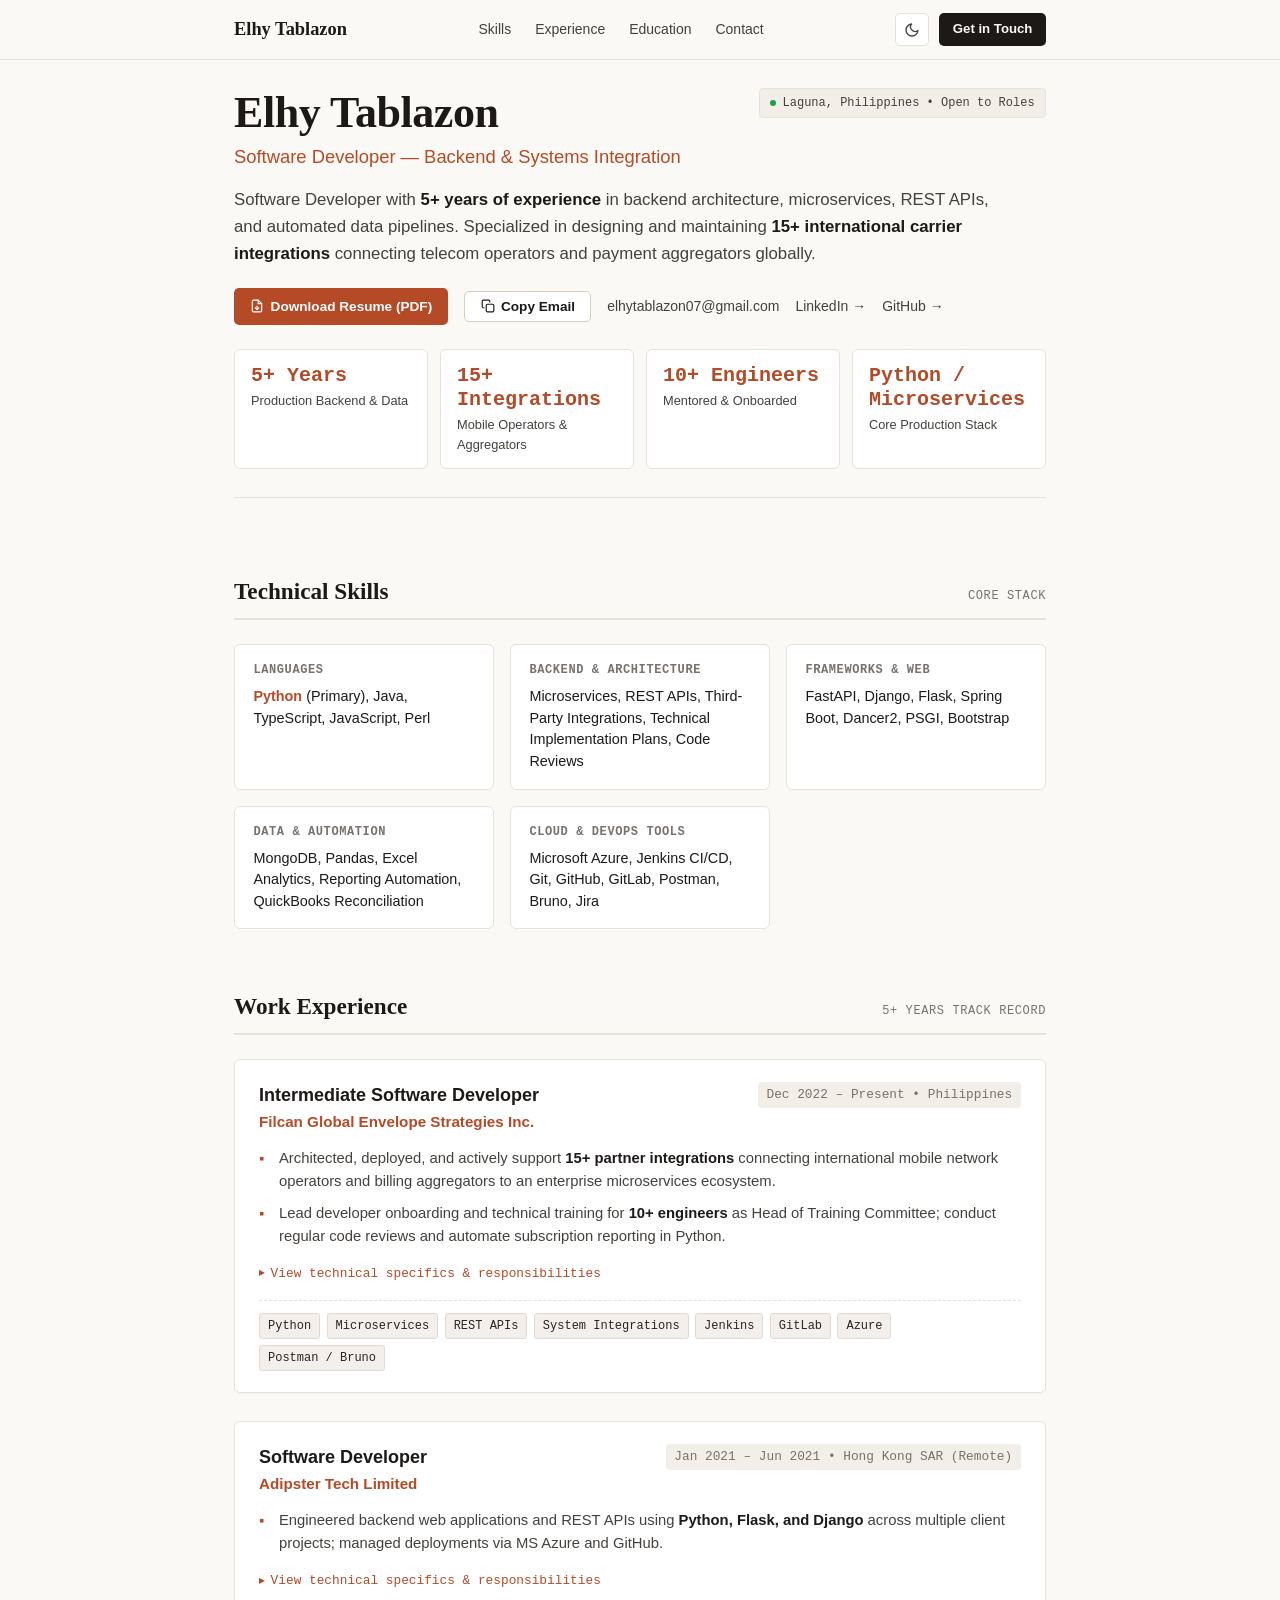
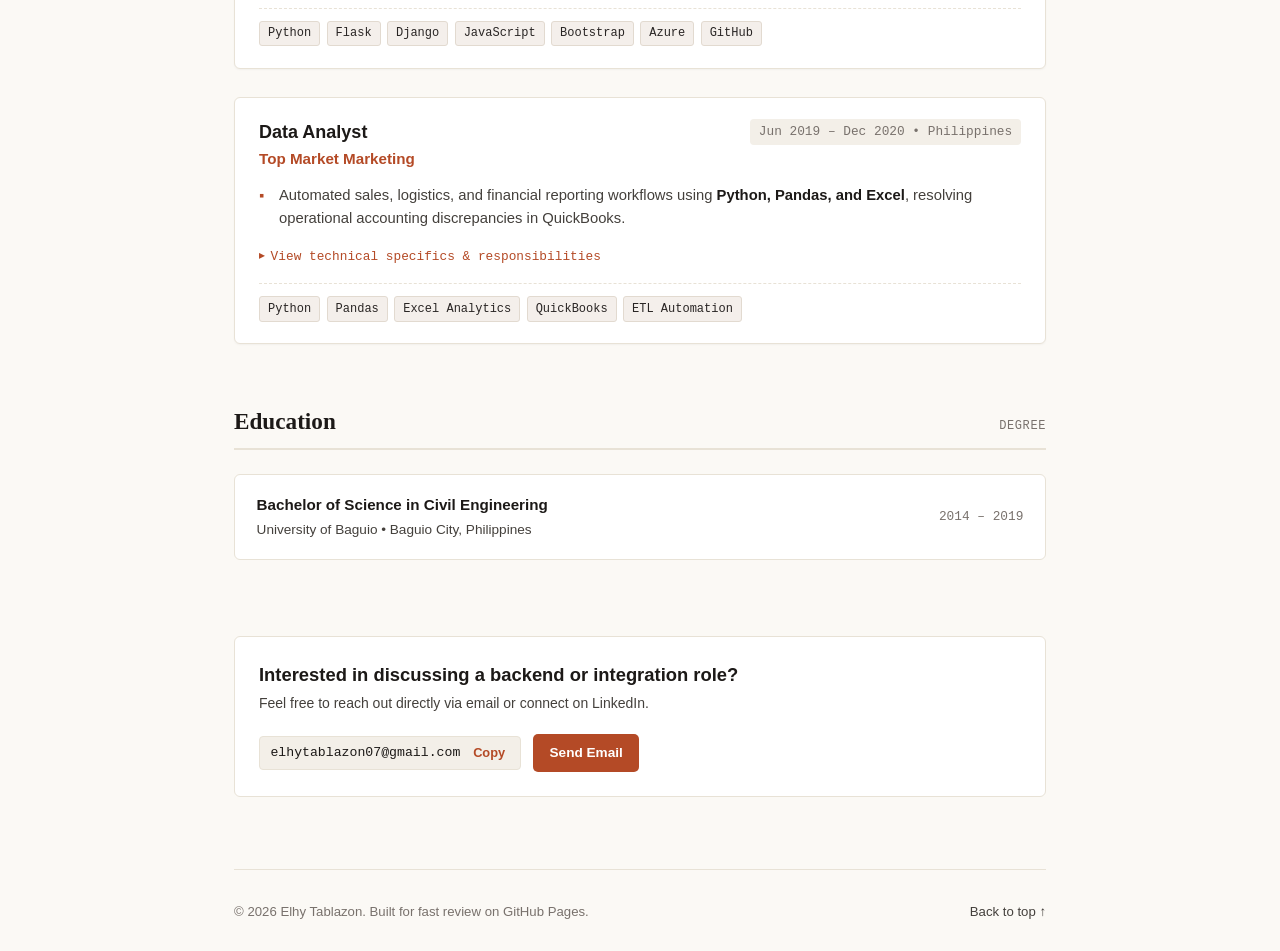
==== commit 57ef5fe0: "Deduplicate resume CTA and add expandable progressive disclosure for work experience" ====
--- a/index.html
+++ b/index.html
@@ -40,13 +40,8 @@
           </svg>
         </button>
 
-        <a href="./assets/Elhy_Tablazon_Resume.pdf" target="_blank" download="Elhy_Tablazon_Resume.pdf" class="resume-top-btn">
-          <svg viewBox="0 0 24 24" width="13" height="13" fill="none" stroke="currentColor" stroke-width="2.5" stroke-linecap="round" stroke-linejoin="round">
-            <path d="M21 15v4a2 2 0 0 1-2 2H5a2 2 0 0 1-2-2v-4"></path>
-            <polyline points="7 10 12 15 17 10"></polyline>
-            <line x1="12" y1="15" x2="12" y2="3"></line>
-          </svg>
-          Resume (PDF)
+        <a href="#contact" class="nav-contact-btn">
+          Get in Touch
         </a>
       </div>
     </div>
@@ -81,7 +76,7 @@
               <line x1="12" y1="18" x2="12" y2="12"></line>
               <polyline points="9 15 12 18 15 15"></polyline>
             </svg>
-            Download Full Resume (PDF)
+            Download Resume (PDF)
           </a>
 
           <button class="btn-contact outline" id="copy-email-top-btn" type="button">
@@ -174,12 +169,12 @@
     </section>
 
     <!-- ==========================================
-         Work Experience (Executive Highlights Summary)
+         Work Experience (Executive Highlights + Collapsible Details)
          ========================================== -->
     <section class="section" id="experience">
       <h2 class="section-title">
         Work Experience
-        <span class="section-hint">Highlights Summary</span>
+        <span class="section-hint">5+ Years Track Record</span>
       </h2>
 
       <div class="experience-list">
@@ -195,12 +190,25 @@
 
           <ul class="job-bullets">
             <li>
-              Architected, deployed, and support <strong>15+ international carrier integrations</strong> connecting mobile network operators and aggregators to an enterprise microservices ecosystem.
+              Architected, deployed, and actively support <strong>15+ partner integrations</strong> connecting international mobile network operators and billing aggregators to an enterprise microservices ecosystem.
             </li>
             <li>
-              Lead developer onboarding and technical training for <strong>10+ engineers</strong> as Head of Training Committee; conduct code reviews and automate subscription reporting in Python.
+              Lead developer onboarding and technical training for <strong>10+ engineers</strong> as Head of Training Committee; conduct regular code reviews and automate subscription reporting in Python.
             </li>
           </ul>
+
+          <details class="job-details">
+            <summary class="job-details-toggle">
+              <span class="toggle-icon">▸</span> View technical specifics &amp; responsibilities
+            </summary>
+            <ul class="job-expanded-content">
+              <li>Analyzed partner technical specifications, clarified requirements with external partner POCs, and identified impacted microservices early to mitigate risks.</li>
+              <li>Prepared comprehensive technical implementation plans and maintained deployment roadmaps across test, staging, and production environments.</li>
+              <li>Investigated bugs, handled ongoing integration maintenance, and adapted services as partner requirements and external protocols evolved.</li>
+              <li>Performed peer code reviews to ensure robust error handling, security compliance, and microservice consistency.</li>
+              <li>Created custom Python data scripts for recurring sales and subscription revenue reporting.</li>
+            </ul>
+          </details>
 
           <div class="job-tech-row">
             <span class="tech-tag">Python</span>
@@ -210,6 +218,7 @@
             <span class="tech-tag">Jenkins</span>
             <span class="tech-tag">GitLab</span>
             <span class="tech-tag">Azure</span>
+            <span class="tech-tag">Postman / Bruno</span>
           </div>
         </article>
 
@@ -225,9 +234,20 @@
 
           <ul class="job-bullets">
             <li>
-              Engineered backend web applications and REST APIs using <strong>Python, Flask, and Django</strong>; managed deployments and versioning via MS Azure and GitHub.
+              Engineered backend web applications and REST APIs using <strong>Python, Flask, and Django</strong> across multiple client projects; managed deployments via MS Azure and GitHub.
             </li>
           </ul>
+
+          <details class="job-details">
+            <summary class="job-details-toggle">
+              <span class="toggle-icon">▸</span> View technical specifics &amp; responsibilities
+            </summary>
+            <ul class="job-expanded-content">
+              <li>Implemented end-user features and diagnosed cross-stack defects across backend models and frontend views.</li>
+              <li>Handled frontend responsive layout bug fixes using vanilla JavaScript and Bootstrap.</li>
+              <li>Collaborated on agile deployment workflows and version control using Microsoft Azure and Git/GitHub.</li>
+            </ul>
+          </details>
 
           <div class="job-tech-row">
             <span class="tech-tag">Python</span>
@@ -236,6 +256,7 @@
             <span class="tech-tag">JavaScript</span>
             <span class="tech-tag">Bootstrap</span>
             <span class="tech-tag">Azure</span>
+            <span class="tech-tag">GitHub</span>
           </div>
         </article>
 
@@ -251,26 +272,29 @@
 
           <ul class="job-bullets">
             <li>
-              Automated sales, logistics, and financial reporting workflows using <strong>Python, Pandas, and Excel</strong>, resolving accounting discrepancies in QuickBooks.
+              Automated sales, logistics, and financial reporting workflows using <strong>Python, Pandas, and Excel</strong>, resolving operational accounting discrepancies in QuickBooks.
             </li>
           </ul>
+
+          <details class="job-details">
+            <summary class="job-details-toggle">
+              <span class="toggle-icon">▸</span> View technical specifics &amp; responsibilities
+            </summary>
+            <ul class="job-expanded-content">
+              <li>Analyzed multi-source operational datasets to generate strategic reports for executive leadership.</li>
+              <li>Built automated data extraction, cleaning, and transformation pipelines using Python and Pandas.</li>
+              <li>Investigated ledger discrepancies and supported financial audit readiness using QuickBooks.</li>
+            </ul>
+          </details>
 
           <div class="job-tech-row">
             <span class="tech-tag">Python</span>
             <span class="tech-tag">Pandas</span>
             <span class="tech-tag">Excel Analytics</span>
             <span class="tech-tag">QuickBooks</span>
+            <span class="tech-tag">ETL Automation</span>
           </div>
         </article>
-      </div>
-
-      <div style="margin-top: 1rem; text-align: center;">
-        <span style="font-size: 0.85rem; color: var(--text-muted);">
-          Detailed technical specifications, implementation plans, and day-to-day responsibilities are documented in the
-          <a href="./assets/Elhy_Tablazon_Resume.pdf" target="_blank" download="Elhy_Tablazon_Resume.pdf" style="font-weight: 600; text-decoration: underline;">
-            Resume PDF &rarr;
-          </a>
-        </span>
       </div>
     </section>
 
--- a/styles.css
+++ b/styles.css
@@ -173,7 +173,7 @@
   color: var(--accent);
 }
 
-.resume-top-btn {
+.nav-contact-btn {
   display: inline-flex;
   align-items: center;
   gap: 0.35rem;
@@ -181,13 +181,14 @@
   font-weight: 600;
   padding: 0.4rem 0.85rem;
   border-radius: 5px;
+  background-color: var(--text-primary);
+  color: var(--bg-primary) !important;
+  transition: background-color 0.15s ease;
+}
+
+.nav-contact-btn:hover {
   background-color: var(--accent);
   color: #FFFFFF !important;
-  transition: background-color 0.15s ease;
-}
-
-.resume-top-btn:hover {
-  background-color: var(--accent-hover);
 }
 
 /* ==========================================================================
@@ -281,13 +282,12 @@
 }
 
 .btn-contact.primary {
-  background-color: var(--text-primary);
-  color: var(--bg-primary);
+  background-color: var(--accent);
+  color: #FFFFFF !important;
 }
 
 .btn-contact.primary:hover {
-  background-color: var(--accent);
-  color: #FFFFFF;
+  background-color: var(--accent-hover);
 }
 
 .btn-contact.outline {
@@ -371,101 +371,6 @@
   font-weight: 400;
   text-transform: uppercase;
   letter-spacing: 0.05em;
-}
-
-/* ==========================================
-   Work Experience: High Impact, Zero Fluff
-   ========================================== */
-.experience-list {
-  display: flex;
-  flex-direction: column;
-  gap: 1.75rem;
-}
-
-.job-card {
-  background-color: var(--bg-surface);
-  border: 1px solid var(--border-subtle);
-  border-radius: 6px;
-  padding: 1.35rem 1.5rem;
-  box-shadow: var(--shadow-sm);
-}
-
-.job-header {
-  display: flex;
-  justify-content: space-between;
-  align-items: flex-start;
-  flex-wrap: wrap;
-  gap: 0.5rem;
-  margin-bottom: 0.85rem;
-}
-
-.job-role {
-  font-size: 1.125rem;
-  font-weight: 700;
-  color: var(--text-primary);
-}
-
-.job-company {
-  font-size: 0.95rem;
-  font-weight: 600;
-  color: var(--accent);
-}
-
-.job-dates {
-  font-family: var(--font-mono);
-  font-size: 0.8rem;
-  color: var(--text-muted);
-  background-color: var(--bg-subtle);
-  padding: 0.2rem 0.55rem;
-  border-radius: 4px;
-}
-
-.job-bullets {
-  list-style: none;
-  display: flex;
-  flex-direction: column;
-  gap: 0.55rem;
-  margin-bottom: 1rem;
-}
-
-.job-bullets li {
-  position: relative;
-  padding-left: 1.25rem;
-  color: var(--text-secondary);
-  font-size: 0.925rem;
-  line-height: 1.55;
-}
-
-.job-bullets li::before {
-  content: '▪';
-  position: absolute;
-  left: 0;
-  color: var(--accent);
-  font-size: 0.9rem;
-}
-
-.job-bullets li strong {
-  color: var(--text-primary);
-  font-weight: 600;
-}
-
-.job-tech-row {
-  display: flex;
-  flex-wrap: wrap;
-  align-items: center;
-  gap: 0.4rem;
-  padding-top: 0.75rem;
-  border-top: 1px dashed var(--border-subtle);
-}
-
-.tech-tag {
-  font-family: var(--font-mono);
-  font-size: 0.75rem;
-  background-color: var(--tag-bg);
-  color: var(--tag-color);
-  border: 1px solid var(--tag-border);
-  padding: 0.15rem 0.5rem;
-  border-radius: 3px;
 }
 
 /* ==========================================
@@ -502,6 +407,164 @@
 
 .skill-items strong {
   color: var(--accent);
+}
+
+/* ==========================================
+   Work Experience: High Impact with Progressive Disclosure
+   ========================================== */
+.experience-list {
+  display: flex;
+  flex-direction: column;
+  gap: 1.75rem;
+}
+
+.job-card {
+  background-color: var(--bg-surface);
+  border: 1px solid var(--border-subtle);
+  border-radius: 6px;
+  padding: 1.35rem 1.5rem;
+  box-shadow: var(--shadow-sm);
+}
+
+.job-header {
+  display: flex;
+  justify-content: space-between;
+  align-items: flex-start;
+  flex-wrap: wrap;
+  gap: 0.5rem;
+  margin-bottom: 0.85rem;
+}
+
+.job-role {
+  font-size: 1.125rem;
+  font-weight: 700;
+  color: var(--text-primary);
+}
+
+.job-company {
+  font-size: 0.95rem;
+  font-weight: 600;
+  color: var(--accent);
+}
+
+.job-dates {
+  font-family: var(--font-mono);
+  font-size: 0.8rem;
+  color: var(--text-muted);
+  background-color: var(--bg-subtle);
+  padding: 0.2rem 0.55rem;
+  border-radius: 4px;
+}
+
+.job-bullets {
+  list-style: none;
+  display: flex;
+  flex-direction: column;
+  gap: 0.55rem;
+  margin-bottom: 0.75rem;
+}
+
+.job-bullets li {
+  position: relative;
+  padding-left: 1.25rem;
+  color: var(--text-secondary);
+  font-size: 0.925rem;
+  line-height: 1.55;
+}
+
+.job-bullets li::before {
+  content: '▪';
+  position: absolute;
+  left: 0;
+  color: var(--accent);
+  font-size: 0.9rem;
+}
+
+.job-bullets li strong {
+  color: var(--text-primary);
+  font-weight: 600;
+}
+
+/* Collapsible Progressive Disclosure */
+.job-details {
+  margin-top: 0.5rem;
+  margin-bottom: 0.85rem;
+}
+
+.job-details-toggle {
+  cursor: pointer;
+  font-family: var(--font-mono);
+  font-size: 0.8rem;
+  color: var(--accent);
+  font-weight: 500;
+  user-select: none;
+  display: inline-flex;
+  align-items: center;
+  gap: 0.35rem;
+  padding: 0.2rem 0;
+  list-style: none;
+}
+
+.job-details-toggle::-webkit-details-marker {
+  display: none;
+}
+
+.job-details-toggle:hover {
+  text-decoration: underline;
+}
+
+.job-details[open] .toggle-icon {
+  transform: rotate(90deg);
+}
+
+.toggle-icon {
+  display: inline-block;
+  transition: transform 0.15s ease;
+  font-size: 0.75rem;
+}
+
+.job-expanded-content {
+  margin-top: 0.65rem;
+  padding-left: 0.85rem;
+  border-left: 2px solid var(--border-subtle);
+  display: flex;
+  flex-direction: column;
+  gap: 0.5rem;
+}
+
+.job-expanded-content li {
+  position: relative;
+  padding-left: 1rem;
+  color: var(--text-secondary);
+  font-size: 0.9rem;
+  line-height: 1.5;
+  list-style: none;
+}
+
+.job-expanded-content li::before {
+  content: '–';
+  position: absolute;
+  left: 0;
+  color: var(--text-muted);
+}
+
+.job-tech-row {
+  display: flex;
+  flex-wrap: wrap;
+  align-items: center;
+  gap: 0.4rem;
+  padding-top: 0.75rem;
+  border-top: 1px dashed var(--border-subtle);
+}
+
+.tech-tag {
+  font-family: var(--font-mono);
+  font-size: 0.75rem;
+  background-color: var(--tag-bg);
+  color: var(--tag-color);
+  border: 1px solid var(--tag-border);
+  padding: 0.15rem 0.5rem;
+  border-radius: 3px;
 }
 
 /* ==========================================
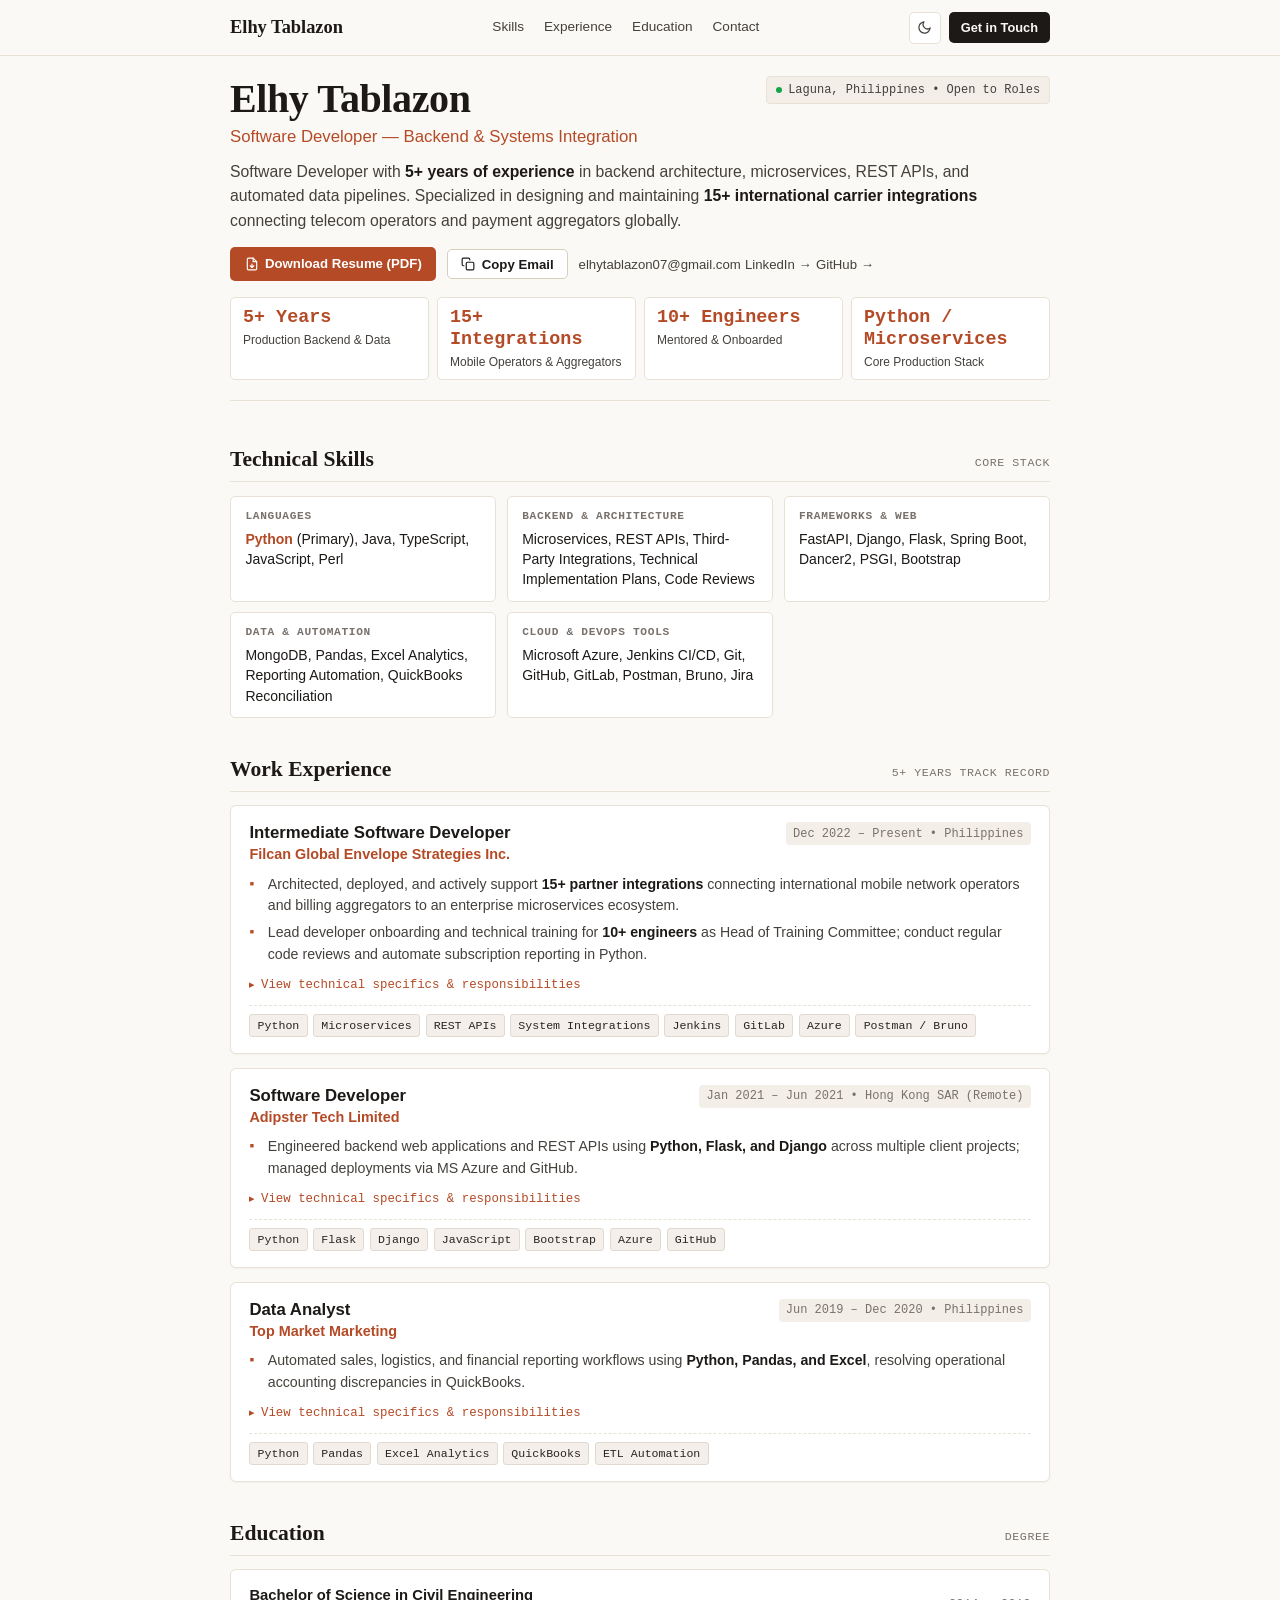
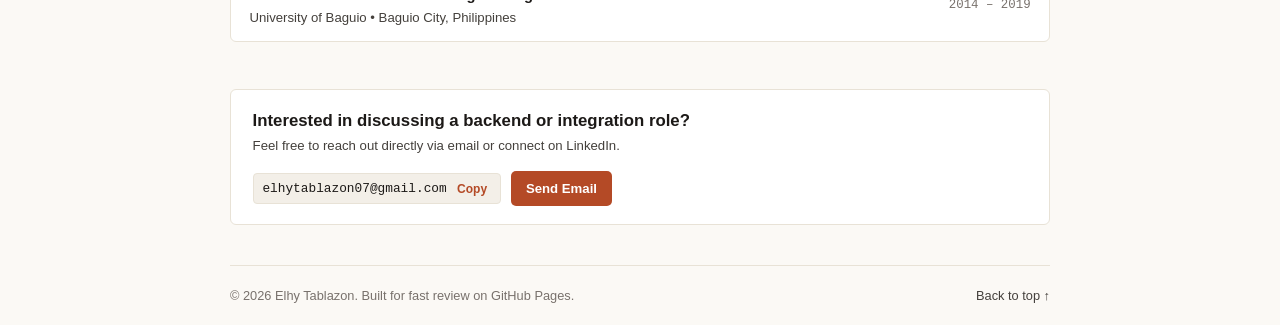
==== commit ee4a4c00: "Fix responsive layout across devices, add mobile navigation drawer, and tighten excessive spacing" ====
--- a/index.html
+++ b/index.html
@@ -2,7 +2,7 @@
 <html lang="en" data-theme="light">
 <head>
   <meta charset="UTF-8">
-  <meta name="viewport" content="width=device-width, initial-scale=1.0">
+  <meta name="viewport" content="width=device-width, initial-scale=1.0, viewport-fit=cover">
   <title>Elhy Tablazon — Software Developer</title>
   <meta name="description" content="Portfolio of Elhy Tablazon — Software Developer with 5+ years of experience in backend development, systems integrations, microservices, and data analysis.">
   <meta name="author" content="Elhy Tablazon">
@@ -26,7 +26,7 @@
         Elhy Tablazon
       </a>
 
-      <nav class="nav-menu">
+      <nav class="nav-menu" id="nav-menu">
         <a href="#skills">Skills</a>
         <a href="#experience">Experience</a>
         <a href="#education">Education</a>
@@ -35,7 +35,7 @@
 
       <div class="nav-controls">
         <button class="theme-btn" id="theme-toggle" type="button" aria-label="Toggle theme">
-          <svg viewBox="0 0 24 24" width="16" height="16" fill="none" stroke="currentColor" stroke-width="2" stroke-linecap="round" stroke-linejoin="round">
+          <svg viewBox="0 0 24 24" width="15" height="15" fill="none" stroke="currentColor" stroke-width="2" stroke-linecap="round" stroke-linejoin="round">
             <path d="M21 12.79A9 9 0 1 1 11.21 3 7 7 0 0 0 21 12.79z"></path>
           </svg>
         </button>
@@ -43,6 +43,14 @@
         <a href="#contact" class="nav-contact-btn">
           Get in Touch
         </a>
+
+        <button class="mobile-toggle" id="mobile-toggle" type="button" aria-label="Toggle navigation menu" aria-expanded="false">
+          <svg viewBox="0 0 24 24" width="18" height="18" fill="none" stroke="currentColor" stroke-width="2" stroke-linecap="round" stroke-linejoin="round">
+            <line x1="3" y1="12" x2="21" y2="12"></line>
+            <line x1="3" y1="6" x2="21" y2="6"></line>
+            <line x1="3" y1="18" x2="21" y2="18"></line>
+          </svg>
+        </button>
       </div>
     </div>
   </header>
@@ -87,17 +95,19 @@
             Copy Email
           </button>
 
-          <a href="mailto:elhytablazon07@gmail.com" class="link-muted">
-            elhytablazon07@gmail.com
-          </a>
-
-          <a href="https://www.linkedin.com/in/elhy-tablazon" target="_blank" rel="noopener noreferrer" class="link-muted">
-            LinkedIn &rarr;
-          </a>
-
-          <a href="https://github.com/atelicious" target="_blank" rel="noopener noreferrer" class="link-muted">
-            GitHub &rarr;
-          </a>
+          <div class="candidate-contact-links">
+            <a href="mailto:elhytablazon07@gmail.com" class="link-muted">
+              elhytablazon07@gmail.com
+            </a>
+
+            <a href="https://www.linkedin.com/in/elhy-tablazon" target="_blank" rel="noopener noreferrer" class="link-muted">
+              LinkedIn &rarr;
+            </a>
+
+            <a href="https://github.com/atelicious" target="_blank" rel="noopener noreferrer" class="link-muted">
+              GitHub &rarr;
+            </a>
+          </div>
         </div>
 
         <div class="quick-stats-row">
--- a/styles.css
+++ b/styles.css
@@ -1,6 +1,6 @@
 /* ==========================================================================
    Recruiter-Optimized Design Tokens & Layout
-   High signal-to-noise ratio, warm light palette, scannable typography
+   Compact, High Information Density, Zero-Fluff, Responsive Across All Screens
    ========================================================================== */
 :root {
   /* Warm Paper & Clean Minimalist Palette */
@@ -22,7 +22,7 @@
   --tag-color: #292524;
   --tag-border: #E2DAD0;
   
-  --nav-bg: rgba(251, 249, 245, 0.94);
+  --nav-bg: rgba(251, 249, 245, 0.96);
   --shadow-sm: 0 1px 2px rgba(28, 25, 23, 0.04);
   --shadow-md: 0 4px 8px rgba(28, 25, 23, 0.04);
   
@@ -50,7 +50,7 @@
   --tag-color: #E2DBD2;
   --tag-border: #3D3831;
   
-  --nav-bg: rgba(24, 23, 22, 0.94);
+  --nav-bg: rgba(24, 23, 22, 0.96);
   --shadow-sm: 0 1px 3px rgba(0, 0, 0, 0.3);
   --shadow-md: 0 4px 10px rgba(0, 0, 0, 0.4);
 }
@@ -66,17 +66,19 @@
 
 html {
   scroll-behavior: smooth;
-  scroll-padding-top: 4.5rem;
+  scroll-padding-top: 4.25rem;
 }
 
 body {
   background-color: var(--bg-primary);
   color: var(--text-primary);
   font-family: var(--font-sans);
-  line-height: 1.55;
-  font-size: 0.975rem;
+  line-height: 1.5;
+  font-size: 0.95rem;
   transition: background-color 0.2s ease, color 0.2s ease;
   -webkit-font-smoothing: antialiased;
+  overflow-x: hidden;
+  width: 100%;
 }
 
 .mono {
@@ -86,6 +88,7 @@
 a {
   color: var(--accent);
   text-decoration: none;
+  transition: color 0.15s ease;
 }
 
 a:hover {
@@ -96,21 +99,21 @@
   width: 100%;
   max-width: 860px;
   margin: 0 auto;
-  padding: 0 1.5rem;
+  padding: 0 1.25rem;
 }
 
 /* ==========================================================================
-   Sticky Header
+   Sticky Header & Navigation
    ========================================================================== */
 .header-nav {
   position: fixed;
   top: 0;
   left: 0;
   right: 0;
-  height: 3.75rem;
+  height: 3.5rem;
   background-color: var(--nav-bg);
-  backdrop-filter: blur(8px);
-  -webkit-backdrop-filter: blur(8px);
+  backdrop-filter: blur(10px);
+  -webkit-backdrop-filter: blur(10px);
   border-bottom: 1px solid var(--border-subtle);
   z-index: 1000;
   display: flex;
@@ -122,6 +125,7 @@
   align-items: center;
   justify-content: space-between;
   width: 100%;
+  gap: 1rem;
 }
 
 .nav-brand {
@@ -129,19 +133,22 @@
   font-size: 1.15rem;
   font-weight: 600;
   color: var(--text-primary);
+  white-space: nowrap;
+  flex-shrink: 0;
 }
 
 .nav-menu {
   display: flex;
   align-items: center;
-  gap: 1.5rem;
+  gap: 1.25rem;
 }
 
 .nav-menu a {
   color: var(--text-secondary);
-  font-size: 0.875rem;
+  font-size: 0.85rem;
   font-weight: 500;
   transition: color 0.15s ease;
+  white-space: nowrap;
 }
 
 .nav-menu a:hover,
@@ -152,20 +159,23 @@
 .nav-controls {
   display: flex;
   align-items: center;
-  gap: 0.65rem;
+  gap: 0.5rem;
+  flex-shrink: 0;
 }
 
 .theme-btn {
   background: var(--bg-surface);
   border: 1px solid var(--border-subtle);
   color: var(--text-secondary);
-  width: 2.1rem;
-  height: 2.1rem;
+  width: 2rem;
+  height: 2rem;
   border-radius: 5px;
   cursor: pointer;
   display: flex;
   align-items: center;
   justify-content: center;
+  transition: border-color 0.15s ease, color 0.15s ease;
+  flex-shrink: 0;
 }
 
 .theme-btn:hover {
@@ -176,14 +186,15 @@
 .nav-contact-btn {
   display: inline-flex;
   align-items: center;
-  gap: 0.35rem;
-  font-size: 0.825rem;
+  justify-content: center;
+  font-size: 0.8rem;
   font-weight: 600;
-  padding: 0.4rem 0.85rem;
+  padding: 0.35rem 0.75rem;
   border-radius: 5px;
   background-color: var(--text-primary);
   color: var(--bg-primary) !important;
   transition: background-color 0.15s ease;
+  white-space: nowrap;
 }
 
 .nav-contact-btn:hover {
@@ -191,16 +202,36 @@
   color: #FFFFFF !important;
 }
 
-/* ==========================================================================
+.mobile-toggle {
+  display: none;
+  background: var(--bg-surface);
+  border: 1px solid var(--border-subtle);
+  color: var(--text-primary);
+  width: 2rem;
+  height: 2rem;
+  border-radius: 5px;
+  cursor: pointer;
+  align-items: center;
+  justify-content: center;
+  padding: 0;
+  flex-shrink: 0;
+}
+
+.mobile-toggle:hover {
+  border-color: var(--accent);
+  color: var(--accent);
+}
+
+/* ==========================================
    Hero: Scannable 10-Second Candidate Overview
-   ========================================================================== */
+   ========================================== */
 .hero {
-  padding: 5.5rem 0 2rem;
+  padding: 4.75rem 0 1rem;
 }
 
 .candidate-header {
   border-bottom: 1px solid var(--border-subtle);
-  padding-bottom: 1.75rem;
+  padding-bottom: 1.25rem;
 }
 
 .candidate-title-row {
@@ -208,12 +239,12 @@
   justify-content: space-between;
   align-items: flex-start;
   flex-wrap: wrap;
-  gap: 0.75rem;
+  gap: 0.5rem;
 }
 
 .candidate-name {
   font-family: var(--font-serif);
-  font-size: clamp(2rem, 4vw, 2.75rem);
+  font-size: clamp(1.85rem, 4vw, 2.5rem);
   font-weight: 600;
   line-height: 1.15;
   color: var(--text-primary);
@@ -221,10 +252,10 @@
 }
 
 .candidate-role {
-  font-size: 1.15rem;
+  font-size: 1.05rem;
   font-weight: 500;
   color: var(--accent);
-  margin-top: 0.25rem;
+  margin-top: 0.15rem;
 }
 
 .candidate-badge {
@@ -236,8 +267,9 @@
   background-color: var(--bg-subtle);
   border: 1px solid var(--border-subtle);
   color: var(--text-secondary);
-  padding: 0.3rem 0.65rem;
+  padding: 0.25rem 0.55rem;
   border-radius: 4px;
+  white-space: nowrap;
 }
 
 .status-dot {
@@ -245,13 +277,14 @@
   height: 6px;
   border-radius: 50%;
   background-color: #16A34A;
+  flex-shrink: 0;
 }
 
 .candidate-pitch {
-  font-size: 1.05rem;
-  color: var(--text-secondary);
-  line-height: 1.6;
-  margin-top: 1rem;
+  font-size: 0.985rem;
+  color: var(--text-secondary);
+  line-height: 1.55;
+  margin-top: 0.65rem;
   max-width: 760px;
 }
 
@@ -259,26 +292,28 @@
   color: var(--text-primary);
 }
 
-/* Top Action & Contact Bar */
+/* Action & Contact Bar */
 .candidate-contact-bar {
   display: flex;
   flex-wrap: wrap;
   align-items: center;
-  gap: 1rem;
-  margin-top: 1.25rem;
+  gap: 0.65rem;
+  margin-top: 0.85rem;
 }
 
 .btn-contact {
   display: inline-flex;
   align-items: center;
+  justify-content: center;
   gap: 0.4rem;
-  font-size: 0.85rem;
+  font-size: 0.825rem;
   font-weight: 600;
-  padding: 0.45rem 0.95rem;
+  padding: 0.4rem 0.85rem;
   border-radius: 5px;
   cursor: pointer;
   border: 1px solid transparent;
   transition: all 0.15s ease;
+  white-space: nowrap;
 }
 
 .btn-contact.primary {
@@ -302,12 +337,13 @@
 }
 
 .link-muted {
-  font-size: 0.875rem;
+  font-size: 0.825rem;
   font-weight: 500;
   color: var(--text-secondary);
   display: inline-flex;
   align-items: center;
   gap: 0.25rem;
+  white-space: nowrap;
 }
 
 .link-muted:hover {
@@ -317,48 +353,50 @@
 /* Quick Metrics Row */
 .quick-stats-row {
   display: grid;
-  grid-template-columns: repeat(auto-fit, minmax(170px, 1fr));
-  gap: 0.75rem;
-  margin-top: 1.5rem;
+  grid-template-columns: repeat(4, 1fr);
+  gap: 0.5rem;
+  margin-top: 1rem;
 }
 
 .quick-stat-box {
   background-color: var(--bg-surface);
   border: 1px solid var(--border-subtle);
-  border-radius: 6px;
-  padding: 0.85rem 1rem;
+  border-radius: 5px;
+  padding: 0.55rem 0.75rem;
 }
 
 .stat-num {
   font-family: var(--font-mono);
-  font-size: 1.25rem;
+  font-size: 1.15rem;
   font-weight: 700;
   color: var(--accent);
   line-height: 1.2;
+  word-break: break-word;
 }
 
 .stat-desc {
-  font-size: 0.8rem;
+  font-size: 0.75rem;
   color: var(--text-secondary);
   font-weight: 500;
-  margin-top: 0.2rem;
+  margin-top: 0.15rem;
+  line-height: 1.35;
 }
 
 /* ==========================================
-   Section Headers (Clean & Compact)
+   Section Headers (Tight & Clean)
    ========================================== */
 .section {
-  padding: 2.75rem 0 1rem;
+  padding: 1.65rem 0 0.5rem;
 }
 
 .section-title {
   font-family: var(--font-serif);
-  font-size: 1.45rem;
+  font-size: 1.35rem;
   font-weight: 600;
   color: var(--text-primary);
-  border-bottom: 2px solid var(--border-subtle);
-  padding-bottom: 0.5rem;
-  margin-bottom: 1.5rem;
+  border-bottom: 1.5px solid var(--border-subtle);
+  padding-bottom: 0.35rem;
+  margin-bottom: 0.85rem;
   display: flex;
   align-items: baseline;
   justify-content: space-between;
@@ -366,7 +404,7 @@
 
 .section-title .section-hint {
   font-family: var(--font-mono);
-  font-size: 0.75rem;
+  font-size: 0.725rem;
   color: var(--text-muted);
   font-weight: 400;
   text-transform: uppercase;
@@ -374,55 +412,55 @@
 }
 
 /* ==========================================
-   Skills Matrix: Instant Visual Parsing
+   Skills Matrix: Compact Visual Grid
    ========================================== */
 .skills-grid {
   display: grid;
   grid-template-columns: repeat(auto-fit, minmax(240px, 1fr));
-  gap: 1rem;
+  gap: 0.65rem;
 }
 
 .skill-box {
+  background-color: var(--bg-surface);
+  border: 1px solid var(--border-subtle);
+  border-radius: 5px;
+  padding: 0.7rem 0.9rem;
+}
+
+.skill-category {
+  font-family: var(--font-mono);
+  font-size: 0.7rem;
+  color: var(--text-muted);
+  text-transform: uppercase;
+  letter-spacing: 0.06em;
+  font-weight: 600;
+  margin-bottom: 0.25rem;
+}
+
+.skill-items {
+  font-size: 0.875rem;
+  color: var(--text-primary);
+  line-height: 1.45;
+}
+
+.skill-items strong {
+  color: var(--accent);
+}
+
+/* ==========================================
+   Work Experience: High Impact & Collapsible
+   ========================================== */
+.experience-list {
+  display: flex;
+  flex-direction: column;
+  gap: 0.85rem;
+}
+
+.job-card {
   background-color: var(--bg-surface);
   border: 1px solid var(--border-subtle);
   border-radius: 6px;
   padding: 1rem 1.15rem;
-}
-
-.skill-category {
-  font-family: var(--font-mono);
-  font-size: 0.75rem;
-  color: var(--text-muted);
-  text-transform: uppercase;
-  letter-spacing: 0.05em;
-  font-weight: 600;
-  margin-bottom: 0.4rem;
-}
-
-.skill-items {
-  font-size: 0.9rem;
-  color: var(--text-primary);
-  line-height: 1.5;
-}
-
-.skill-items strong {
-  color: var(--accent);
-}
-
-/* ==========================================
-   Work Experience: High Impact with Progressive Disclosure
-   ========================================== */
-.experience-list {
-  display: flex;
-  flex-direction: column;
-  gap: 1.75rem;
-}
-
-.job-card {
-  background-color: var(--bg-surface);
-  border: 1px solid var(--border-subtle);
-  border-radius: 6px;
-  padding: 1.35rem 1.5rem;
   box-shadow: var(--shadow-sm);
 }
 
@@ -431,45 +469,47 @@
   justify-content: space-between;
   align-items: flex-start;
   flex-wrap: wrap;
-  gap: 0.5rem;
-  margin-bottom: 0.85rem;
+  gap: 0.35rem;
+  margin-bottom: 0.5rem;
 }
 
 .job-role {
-  font-size: 1.125rem;
+  font-size: 1.05rem;
   font-weight: 700;
   color: var(--text-primary);
+  line-height: 1.3;
 }
 
 .job-company {
-  font-size: 0.95rem;
+  font-size: 0.9rem;
   font-weight: 600;
   color: var(--accent);
 }
 
 .job-dates {
   font-family: var(--font-mono);
-  font-size: 0.8rem;
+  font-size: 0.75rem;
   color: var(--text-muted);
   background-color: var(--bg-subtle);
-  padding: 0.2rem 0.55rem;
+  padding: 0.15rem 0.45rem;
   border-radius: 4px;
+  white-space: nowrap;
 }
 
 .job-bullets {
   list-style: none;
   display: flex;
   flex-direction: column;
-  gap: 0.55rem;
-  margin-bottom: 0.75rem;
+  gap: 0.4rem;
+  margin-bottom: 0.45rem;
 }
 
 .job-bullets li {
   position: relative;
-  padding-left: 1.25rem;
-  color: var(--text-secondary);
-  font-size: 0.925rem;
-  line-height: 1.55;
+  padding-left: 1.15rem;
+  color: var(--text-secondary);
+  font-size: 0.885rem;
+  line-height: 1.5;
 }
 
 .job-bullets li::before {
@@ -477,7 +517,7 @@
   position: absolute;
   left: 0;
   color: var(--accent);
-  font-size: 0.9rem;
+  font-size: 0.85rem;
 }
 
 .job-bullets li strong {
@@ -487,21 +527,21 @@
 
 /* Collapsible Progressive Disclosure */
 .job-details {
-  margin-top: 0.5rem;
-  margin-bottom: 0.85rem;
+  margin-top: 0.35rem;
+  margin-bottom: 0.5rem;
 }
 
 .job-details-toggle {
   cursor: pointer;
   font-family: var(--font-mono);
-  font-size: 0.8rem;
+  font-size: 0.775rem;
   color: var(--accent);
   font-weight: 500;
   user-select: none;
   display: inline-flex;
   align-items: center;
   gap: 0.35rem;
-  padding: 0.2rem 0;
+  padding: 0.15rem 0;
   list-style: none;
 }
 
@@ -520,24 +560,24 @@
 .toggle-icon {
   display: inline-block;
   transition: transform 0.15s ease;
-  font-size: 0.75rem;
+  font-size: 0.7rem;
 }
 
 .job-expanded-content {
-  margin-top: 0.65rem;
-  padding-left: 0.85rem;
+  margin-top: 0.45rem;
+  padding-left: 0.75rem;
   border-left: 2px solid var(--border-subtle);
   display: flex;
   flex-direction: column;
-  gap: 0.5rem;
+  gap: 0.35rem;
 }
 
 .job-expanded-content li {
   position: relative;
-  padding-left: 1rem;
-  color: var(--text-secondary);
-  font-size: 0.9rem;
-  line-height: 1.5;
+  padding-left: 0.85rem;
+  color: var(--text-secondary);
+  font-size: 0.85rem;
+  line-height: 1.45;
   list-style: none;
 }
 
@@ -552,52 +592,54 @@
   display: flex;
   flex-wrap: wrap;
   align-items: center;
-  gap: 0.4rem;
-  padding-top: 0.75rem;
+  gap: 0.35rem;
+  padding-top: 0.5rem;
   border-top: 1px dashed var(--border-subtle);
 }
 
 .tech-tag {
   font-family: var(--font-mono);
-  font-size: 0.75rem;
+  font-size: 0.725rem;
   background-color: var(--tag-bg);
   color: var(--tag-color);
   border: 1px solid var(--tag-border);
-  padding: 0.15rem 0.5rem;
+  padding: 0.12rem 0.45rem;
   border-radius: 3px;
+  white-space: nowrap;
 }
 
 /* ==========================================
-   Education & Background (Single Row)
+   Education & Background
    ========================================== */
 .edu-card {
   background-color: var(--bg-surface);
   border: 1px solid var(--border-subtle);
   border-radius: 6px;
-  padding: 1.15rem 1.35rem;
+  padding: 0.85rem 1.15rem;
   display: flex;
   justify-content: space-between;
   align-items: center;
   flex-wrap: wrap;
-  gap: 0.75rem;
+  gap: 0.5rem;
 }
 
 .edu-main {
-  font-size: 0.95rem;
+  font-size: 0.925rem;
   font-weight: 600;
   color: var(--text-primary);
 }
 
 .edu-sub {
-  font-size: 0.85rem;
-  color: var(--text-secondary);
-  margin-top: 0.15rem;
+  font-size: 0.825rem;
+  color: var(--text-secondary);
+  margin-top: 0.1rem;
 }
 
 .edu-period {
   font-family: var(--font-mono);
-  font-size: 0.8rem;
+  font-size: 0.775rem;
   color: var(--text-muted);
+  white-space: nowrap;
 }
 
 /* ==========================================
@@ -607,43 +649,50 @@
   background-color: var(--bg-surface);
   border: 1px solid var(--border-subtle);
   border-radius: 6px;
-  padding: 1.5rem;
-  margin-top: 1rem;
+  padding: 1.15rem 1.35rem;
+  margin-top: 0.75rem;
   display: flex;
   justify-content: space-between;
   align-items: center;
   flex-wrap: wrap;
-  gap: 1.25rem;
+  gap: 1rem;
 }
 
 .contact-text h3 {
-  font-size: 1.15rem;
+  font-size: 1.05rem;
   font-weight: 700;
   color: var(--text-primary);
 }
 
 .contact-text p {
-  font-size: 0.875rem;
-  color: var(--text-secondary);
-  margin-top: 0.2rem;
+  font-size: 0.825rem;
+  color: var(--text-secondary);
+  margin-top: 0.15rem;
 }
 
 .contact-actions {
   display: flex;
   align-items: center;
-  gap: 0.75rem;
+  gap: 0.65rem;
+  flex-wrap: wrap;
 }
 
 .email-copy-bar {
   display: inline-flex;
   align-items: center;
-  gap: 0.5rem;
+  gap: 0.4rem;
   background-color: var(--bg-subtle);
   border: 1px solid var(--border-subtle);
   border-radius: 4px;
-  padding: 0.35rem 0.65rem;
-  font-family: var(--font-mono);
-  font-size: 0.825rem;
+  padding: 0.3rem 0.55rem;
+  font-family: var(--font-mono);
+  font-size: 0.8rem;
+}
+
+.email-copy-bar span {
+  overflow: hidden;
+  text-overflow: ellipsis;
+  white-space: nowrap;
 }
 
 .btn-inline-copy {
@@ -652,8 +701,9 @@
   color: var(--accent);
   cursor: pointer;
   font-weight: 600;
-  font-size: 0.8rem;
-  padding: 0.1rem 0.3rem;
+  font-size: 0.75rem;
+  padding: 0.1rem 0.25rem;
+  flex-shrink: 0;
 }
 
 .btn-inline-copy:hover {
@@ -664,16 +714,16 @@
    Footer
    ========================================== */
 .footer {
-  margin-top: 3.5rem;
-  padding: 2rem 0;
+  margin-top: 2rem;
+  padding: 1.25rem 0;
   border-top: 1px solid var(--border-subtle);
-  font-size: 0.825rem;
+  font-size: 0.8rem;
   color: var(--text-muted);
   display: flex;
   justify-content: space-between;
   align-items: center;
   flex-wrap: wrap;
-  gap: 0.75rem;
+  gap: 0.5rem;
 }
 
 .footer a {
@@ -689,20 +739,22 @@
    ========================================== */
 .toast-msg {
   position: fixed;
-  bottom: 1.5rem;
-  right: 1.5rem;
+  bottom: 1.25rem;
+  right: 1.25rem;
   background-color: var(--text-primary);
   color: var(--bg-primary);
-  padding: 0.6rem 1rem;
+  padding: 0.5rem 0.85rem;
   border-radius: 4px;
-  font-size: 0.8rem;
+  font-size: 0.775rem;
   font-family: var(--font-mono);
   box-shadow: var(--shadow-md);
   opacity: 0;
-  transform: translateY(8px);
+  transform: translateY(6px);
   pointer-events: none;
   transition: all 0.2s ease;
   z-index: 2000;
+  max-width: 90vw;
+  text-align: center;
 }
 
 .toast-msg.active {
@@ -711,27 +763,178 @@
 }
 
 /* ==========================================
-   Responsive Breakpoints
+   Responsive Breakpoints & Layout Adaptations
    ========================================== */
-@media (max-width: 680px) {
+
+/* Tablets & Small Laptops (<= 768px) */
+@media (max-width: 768px) {
+  .quick-stats-row {
+    grid-template-columns: repeat(2, 1fr);
+  }
+
+  .skills-grid {
+    grid-template-columns: repeat(2, 1fr);
+  }
+}
+
+/* Mobile & Phablets (<= 640px) */
+@media (max-width: 640px) {
+  .container {
+    padding: 0 1rem;
+  }
+
+  .header-nav {
+    height: 3.25rem;
+  }
+
+  html {
+    scroll-padding-top: 3.75rem;
+  }
+
   .hero {
-    padding-top: 4.75rem;
+    padding-top: 4.25rem;
   }
 
   .nav-menu {
+    position: fixed;
+    top: 3.25rem;
+    left: 0;
+    right: 0;
+    background-color: var(--bg-surface);
+    border-bottom: 1px solid var(--border-subtle);
+    flex-direction: column;
+    align-items: stretch;
+    padding: 0.75rem 1rem;
+    gap: 0.25rem;
+    box-shadow: var(--shadow-md);
     display: none;
+  }
+
+  .nav-menu.open {
+    display: flex;
+  }
+
+  .nav-menu a {
+    padding: 0.55rem 0.5rem;
+    font-size: 0.9rem;
+    border-radius: 4px;
+  }
+
+  .nav-menu a:hover {
+    background-color: var(--bg-subtle);
+  }
+
+  .mobile-toggle {
+    display: flex;
+  }
+
+  .candidate-title-row {
+    flex-direction: column;
+    align-items: flex-start;
+  }
+
+  .candidate-badge {
+    margin-top: 0.25rem;
+  }
+
+  .candidate-contact-bar {
+    flex-direction: column;
+    align-items: stretch;
+    gap: 0.5rem;
+  }
+
+  .candidate-contact-bar .btn-contact {
+    width: 100%;
+  }
+
+  .candidate-contact-links {
+    display: flex;
+    flex-wrap: wrap;
+    align-items: center;
+    justify-content: flex-start;
+    gap: 0.75rem;
+    padding-top: 0.25rem;
+  }
+
+  .skills-grid {
+    grid-template-columns: 1fr;
+  }
+
+  .contact-card {
+    flex-direction: column;
+    align-items: stretch;
+  }
+
+  .contact-actions {
+    flex-direction: column;
+    align-items: stretch;
+    width: 100%;
+  }
+
+  .email-copy-bar {
+    width: 100%;
+    justify-content: space-between;
+  }
+
+  .contact-actions .btn-contact {
+    width: 100%;
+  }
+}
+
+/* Extra Small Mobile (<= 400px) */
+@media (max-width: 400px) {
+  .nav-brand {
+    font-size: 1.05rem;
+  }
+
+  .nav-contact-btn {
+    padding: 0.3rem 0.55rem;
+    font-size: 0.75rem;
+  }
+
+  .candidate-name {
+    font-size: 1.75rem;
   }
 
   .quick-stats-row {
     grid-template-columns: 1fr 1fr;
-  }
-
-  .candidate-title-row {
-    flex-direction: column;
-  }
-
-  .contact-card {
+    gap: 0.4rem;
+  }
+
+  .quick-stat-box {
+    padding: 0.5rem;
+  }
+
+  .stat-num {
+    font-size: 1rem;
+  }
+
+  .stat-desc {
+    font-size: 0.7rem;
+  }
+
+  .job-header {
     flex-direction: column;
     align-items: flex-start;
   }
-}
+
+  .job-dates {
+    margin-top: 0.15rem;
+  }
+
+  .edu-card {
+    flex-direction: column;
+    align-items: flex-start;
+  }
+}
+
+/* Very Narrow Devices (<= 330px) */
+@media (max-width: 330px) {
+  .quick-stats-row {
+    grid-template-columns: 1fr;
+  }
+
+  .nav-brand {
+    font-size: 0.95rem;
+  }
+}
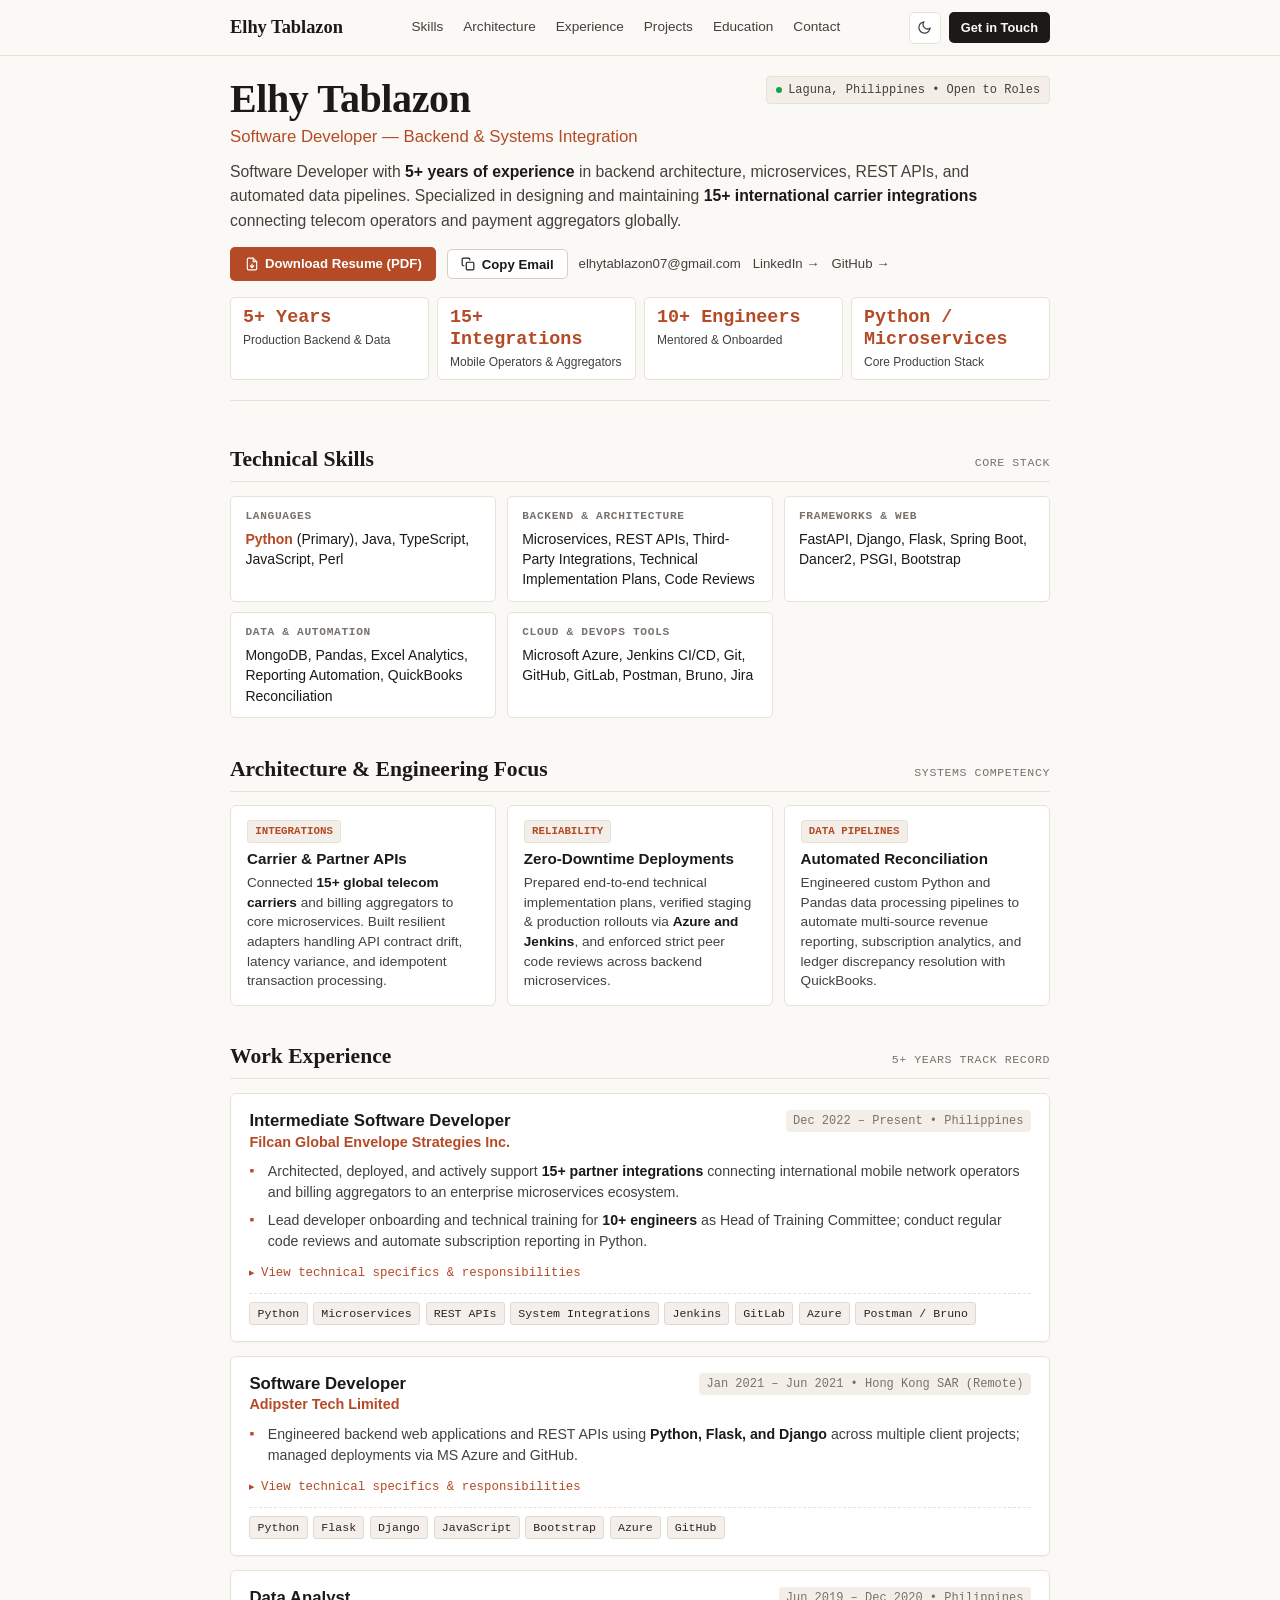
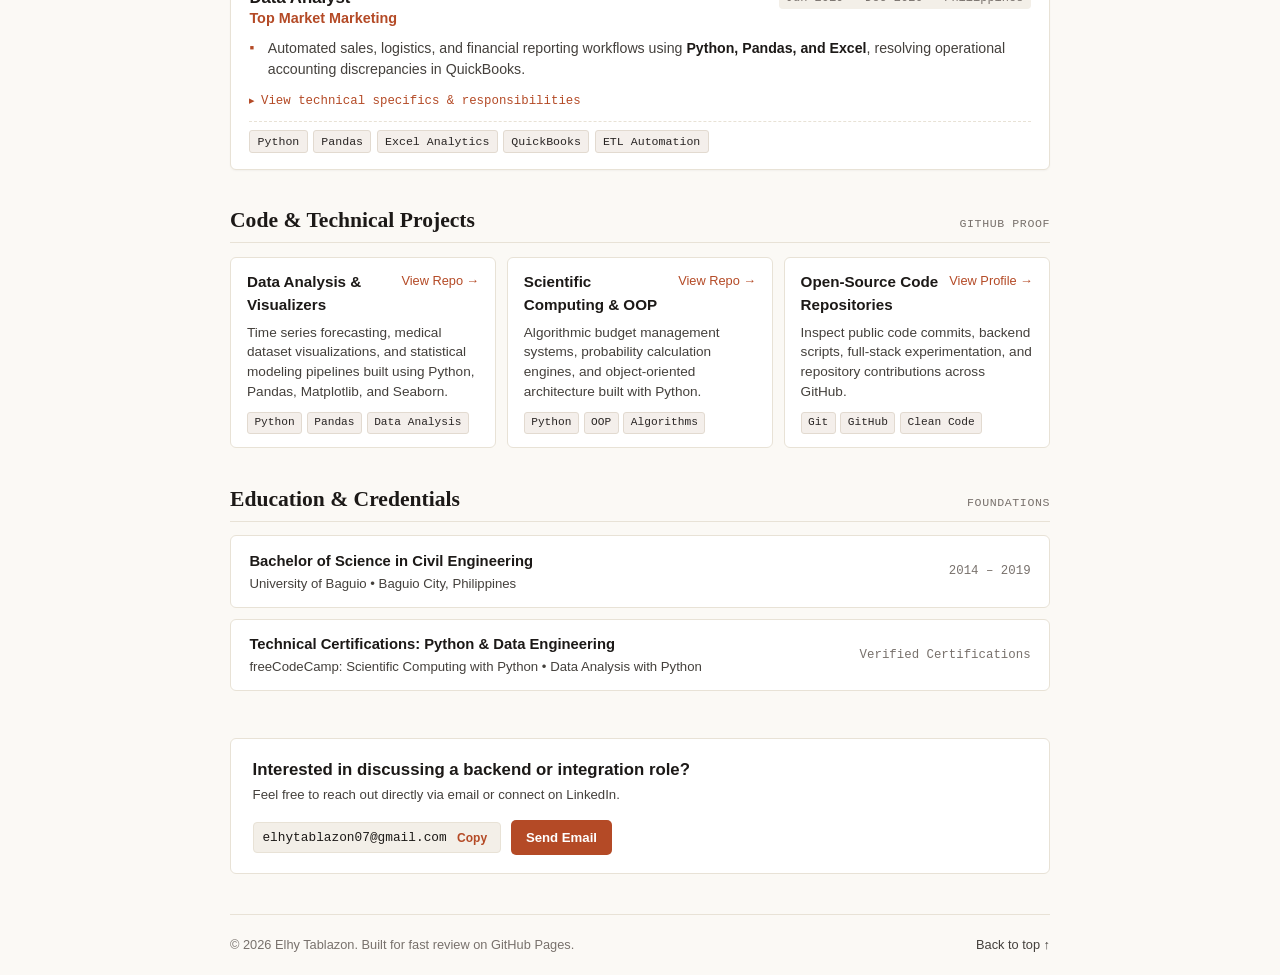
==== commit 71e180d9: "Add architecture competency highlights, tangible code project proofs, and verified certifications fo" ====
--- a/index.html
+++ b/index.html
@@ -28,7 +28,9 @@
 
       <nav class="nav-menu" id="nav-menu">
         <a href="#skills">Skills</a>
+        <a href="#architecture">Architecture</a>
         <a href="#experience">Experience</a>
+        <a href="#projects">Projects</a>
         <a href="#education">Education</a>
         <a href="#contact">Contact</a>
       </nav>
@@ -173,6 +175,55 @@
           <div class="skill-category">Cloud &amp; DevOps Tools</div>
           <div class="skill-items">
             Microsoft Azure, Jenkins CI/CD, Git, GitHub, GitLab, Postman, Bruno, Jira
+          </div>
+        </div>
+      </div>
+    </section>
+
+    <!-- ==========================================
+         Engineering Architecture & Production Focus
+         What technical interviewers want to see
+         ========================================== -->
+    <section class="section" id="architecture">
+      <h2 class="section-title">
+        Architecture &amp; Engineering Focus
+        <span class="section-hint">Systems Competency</span>
+      </h2>
+
+      <div class="arch-grid">
+        <div class="arch-card">
+          <div>
+            <div class="arch-card-header">
+              <span class="arch-pill">Integrations</span>
+            </div>
+            <h3 class="arch-title">Carrier &amp; Partner APIs</h3>
+            <p class="arch-desc">
+              Connected <strong>15+ global telecom carriers</strong> and billing aggregators to core microservices. Built resilient adapters handling API contract drift, latency variance, and idempotent transaction processing.
+            </p>
+          </div>
+        </div>
+
+        <div class="arch-card">
+          <div>
+            <div class="arch-card-header">
+              <span class="arch-pill">Reliability</span>
+            </div>
+            <h3 class="arch-title">Zero-Downtime Deployments</h3>
+            <p class="arch-desc">
+              Prepared end-to-end technical implementation plans, verified staging &amp; production rollouts via <strong>Azure and Jenkins</strong>, and enforced strict peer code reviews across backend microservices.
+            </p>
+          </div>
+        </div>
+
+        <div class="arch-card">
+          <div>
+            <div class="arch-card-header">
+              <span class="arch-pill">Data Pipelines</span>
+            </div>
+            <h3 class="arch-title">Automated Reconciliation</h3>
+            <p class="arch-desc">
+              Engineered custom Python and Pandas data processing pipelines to automate multi-source revenue reporting, subscription analytics, and ledger discrepancy resolution with QuickBooks.
+            </p>
           </div>
         </div>
       </div>
@@ -309,20 +360,100 @@
     </section>
 
     <!-- ==========================================
-         Education
+         Selected Technical Projects & Code Samples
+         Direct Proof of Code Craftsmanship
+         ========================================== -->
+    <section class="section" id="projects">
+      <h2 class="section-title">
+        Code &amp; Technical Projects
+        <span class="section-hint">GitHub Proof</span>
+      </h2>
+
+      <div class="projects-grid">
+        <div class="project-card">
+          <div>
+            <div class="project-top-row">
+              <h3 class="project-name">Data Analysis &amp; Visualizers</h3>
+              <a href="https://github.com/atelicious/projects-under-dawp-fcc" target="_blank" rel="noopener noreferrer" class="project-link-icon">
+                View Repo &rarr;
+              </a>
+            </div>
+            <p class="project-desc">
+              Time series forecasting, medical dataset visualizations, and statistical modeling pipelines built using Python, Pandas, Matplotlib, and Seaborn.
+            </p>
+          </div>
+          <div class="project-tags">
+            <span class="project-tag">Python</span>
+            <span class="project-tag">Pandas</span>
+            <span class="project-tag">Data Analysis</span>
+          </div>
+        </div>
+
+        <div class="project-card">
+          <div>
+            <div class="project-top-row">
+              <h3 class="project-name">Scientific Computing &amp; OOP</h3>
+              <a href="https://github.com/atelicious/projects-under-scwp-fcc" target="_blank" rel="noopener noreferrer" class="project-link-icon">
+                View Repo &rarr;
+              </a>
+            </div>
+            <p class="project-desc">
+              Algorithmic budget management systems, probability calculation engines, and object-oriented architecture built with Python.
+            </p>
+          </div>
+          <div class="project-tags">
+            <span class="project-tag">Python</span>
+            <span class="project-tag">OOP</span>
+            <span class="project-tag">Algorithms</span>
+          </div>
+        </div>
+
+        <div class="project-card">
+          <div>
+            <div class="project-top-row">
+              <h3 class="project-name">Open-Source Code Repositories</h3>
+              <a href="https://github.com/atelicious" target="_blank" rel="noopener noreferrer" class="project-link-icon">
+                View Profile &rarr;
+              </a>
+            </div>
+            <p class="project-desc">
+              Inspect public code commits, backend scripts, full-stack experimentation, and repository contributions across GitHub.
+            </p>
+          </div>
+          <div class="project-tags">
+            <span class="project-tag">Git</span>
+            <span class="project-tag">GitHub</span>
+            <span class="project-tag">Clean Code</span>
+          </div>
+        </div>
+      </div>
+    </section>
+
+    <!-- ==========================================
+         Education & Certifications
          ========================================== -->
     <section class="section" id="education">
       <h2 class="section-title">
-        Education
-        <span class="section-hint">Degree</span>
+        Education &amp; Credentials
+        <span class="section-hint">Foundations</span>
       </h2>
 
-      <div class="edu-card">
-        <div>
-          <div class="edu-main">Bachelor of Science in Civil Engineering</div>
-          <div class="edu-sub">University of Baguio • Baguio City, Philippines</div>
-        </div>
-        <div class="edu-period">2014 – 2019</div>
+      <div style="display: flex; flex-direction: column; gap: 0.65rem;">
+        <div class="edu-card">
+          <div>
+            <div class="edu-main">Bachelor of Science in Civil Engineering</div>
+            <div class="edu-sub">University of Baguio • Baguio City, Philippines</div>
+          </div>
+          <div class="edu-period">2014 – 2019</div>
+        </div>
+
+        <div class="edu-card">
+          <div>
+            <div class="edu-main">Technical Certifications: Python &amp; Data Engineering</div>
+            <div class="edu-sub">freeCodeCamp: Scientific Computing with Python &bull; Data Analysis with Python</div>
+          </div>
+          <div class="edu-period">Verified Certifications</div>
+        </div>
       </div>
     </section>
 
--- a/styles.css
+++ b/styles.css
@@ -1,6 +1,6 @@
 /* ==========================================================================
    Recruiter-Optimized Design Tokens & Layout
-   Compact, High Information Density, Zero-Fluff, Responsive Across All Screens
+   High Information Density, Architectural Signal, Zero-Fluff, Responsive
    ========================================================================== */
 :root {
   /* Warm Paper & Clean Minimalist Palette */
@@ -336,6 +336,13 @@
   color: var(--accent);
 }
 
+.candidate-contact-links {
+  display: flex;
+  flex-wrap: wrap;
+  align-items: center;
+  gap: 0.75rem;
+}
+
 .link-muted {
   font-size: 0.825rem;
   font-weight: 500;
@@ -448,6 +455,63 @@
 }
 
 /* ==========================================
+   Architecture & Production Highlights (New)
+   Shows Technical Interviewers HOW You Solve Hard Problems
+   ========================================== */
+.arch-grid {
+  display: grid;
+  grid-template-columns: repeat(auto-fit, minmax(250px, 1fr));
+  gap: 0.65rem;
+}
+
+.arch-card {
+  background-color: var(--bg-surface);
+  border: 1px solid var(--border-subtle);
+  border-radius: 6px;
+  padding: 0.85rem 1rem;
+  display: flex;
+  flex-direction: column;
+  justify-content: space-between;
+}
+
+.arch-card-header {
+  display: flex;
+  align-items: center;
+  gap: 0.45rem;
+  margin-bottom: 0.4rem;
+}
+
+.arch-pill {
+  font-family: var(--font-mono);
+  font-size: 0.675rem;
+  background-color: var(--bg-subtle);
+  border: 1px solid var(--border-subtle);
+  color: var(--accent);
+  padding: 0.15rem 0.45rem;
+  border-radius: 3px;
+  font-weight: 600;
+  text-transform: uppercase;
+}
+
+.arch-title {
+  font-size: 0.95rem;
+  font-weight: 700;
+  color: var(--text-primary);
+  line-height: 1.3;
+}
+
+.arch-desc {
+  font-size: 0.85rem;
+  color: var(--text-secondary);
+  line-height: 1.45;
+  margin-top: 0.25rem;
+}
+
+.arch-desc strong {
+  color: var(--text-primary);
+}
+
+/* ==========================================
    Work Experience: High Impact & Collapsible
    ========================================== */
 .experience-list {
@@ -606,6 +670,78 @@
   padding: 0.12rem 0.45rem;
   border-radius: 3px;
   white-space: nowrap;
+}
+
+/* ==========================================
+   Selected Technical Projects / Code Proof (New)
+   Direct code visibility for technical interviewers
+   ========================================== */
+.projects-grid {
+  display: grid;
+  grid-template-columns: repeat(auto-fit, minmax(250px, 1fr));
+  gap: 0.65rem;
+}
+
+.project-card {
+  background-color: var(--bg-surface);
+  border: 1px solid var(--border-subtle);
+  border-radius: 6px;
+  padding: 0.85rem 1rem;
+  display: flex;
+  flex-direction: column;
+  justify-content: space-between;
+  transition: border-color 0.15s ease, box-shadow 0.15s ease;
+}
+
+.project-card:hover {
+  border-color: var(--border-strong);
+  box-shadow: var(--shadow-sm);
+}
+
+.project-top-row {
+  display: flex;
+  justify-content: space-between;
+  align-items: flex-start;
+  gap: 0.5rem;
+  margin-bottom: 0.35rem;
+}
+
+.project-name {
+  font-size: 0.95rem;
+  font-weight: 700;
+  color: var(--text-primary);
+}
+
+.project-link-icon {
+  font-size: 0.8rem;
+  color: var(--accent);
+  display: inline-flex;
+  align-items: center;
+  gap: 0.2rem;
+  white-space: nowrap;
+}
+
+.project-desc {
+  font-size: 0.85rem;
+  color: var(--text-secondary);
+  line-height: 1.45;
+  margin-bottom: 0.65rem;
+}
+
+.project-tags {
+  display: flex;
+  flex-wrap: wrap;
+  gap: 0.3rem;
+}
+
+.project-tag {
+  font-family: var(--font-mono);
+  font-size: 0.7rem;
+  background-color: var(--tag-bg);
+  color: var(--tag-color);
+  padding: 0.1rem 0.4rem;
+  border-radius: 3px;
+  border: 1px solid var(--tag-border);
 }
 
 /* ==========================================
@@ -773,6 +909,11 @@
   }
 
   .skills-grid {
+    grid-template-columns: repeat(2, 1fr);
+  }
+
+  .arch-grid,
+  .projects-grid {
     grid-template-columns: repeat(2, 1fr);
   }
 }
@@ -856,7 +997,9 @@
     padding-top: 0.25rem;
   }
 
-  .skills-grid {
+  .skills-grid,
+  .arch-grid,
+  .projects-grid {
     grid-template-columns: 1fr;
   }
 
